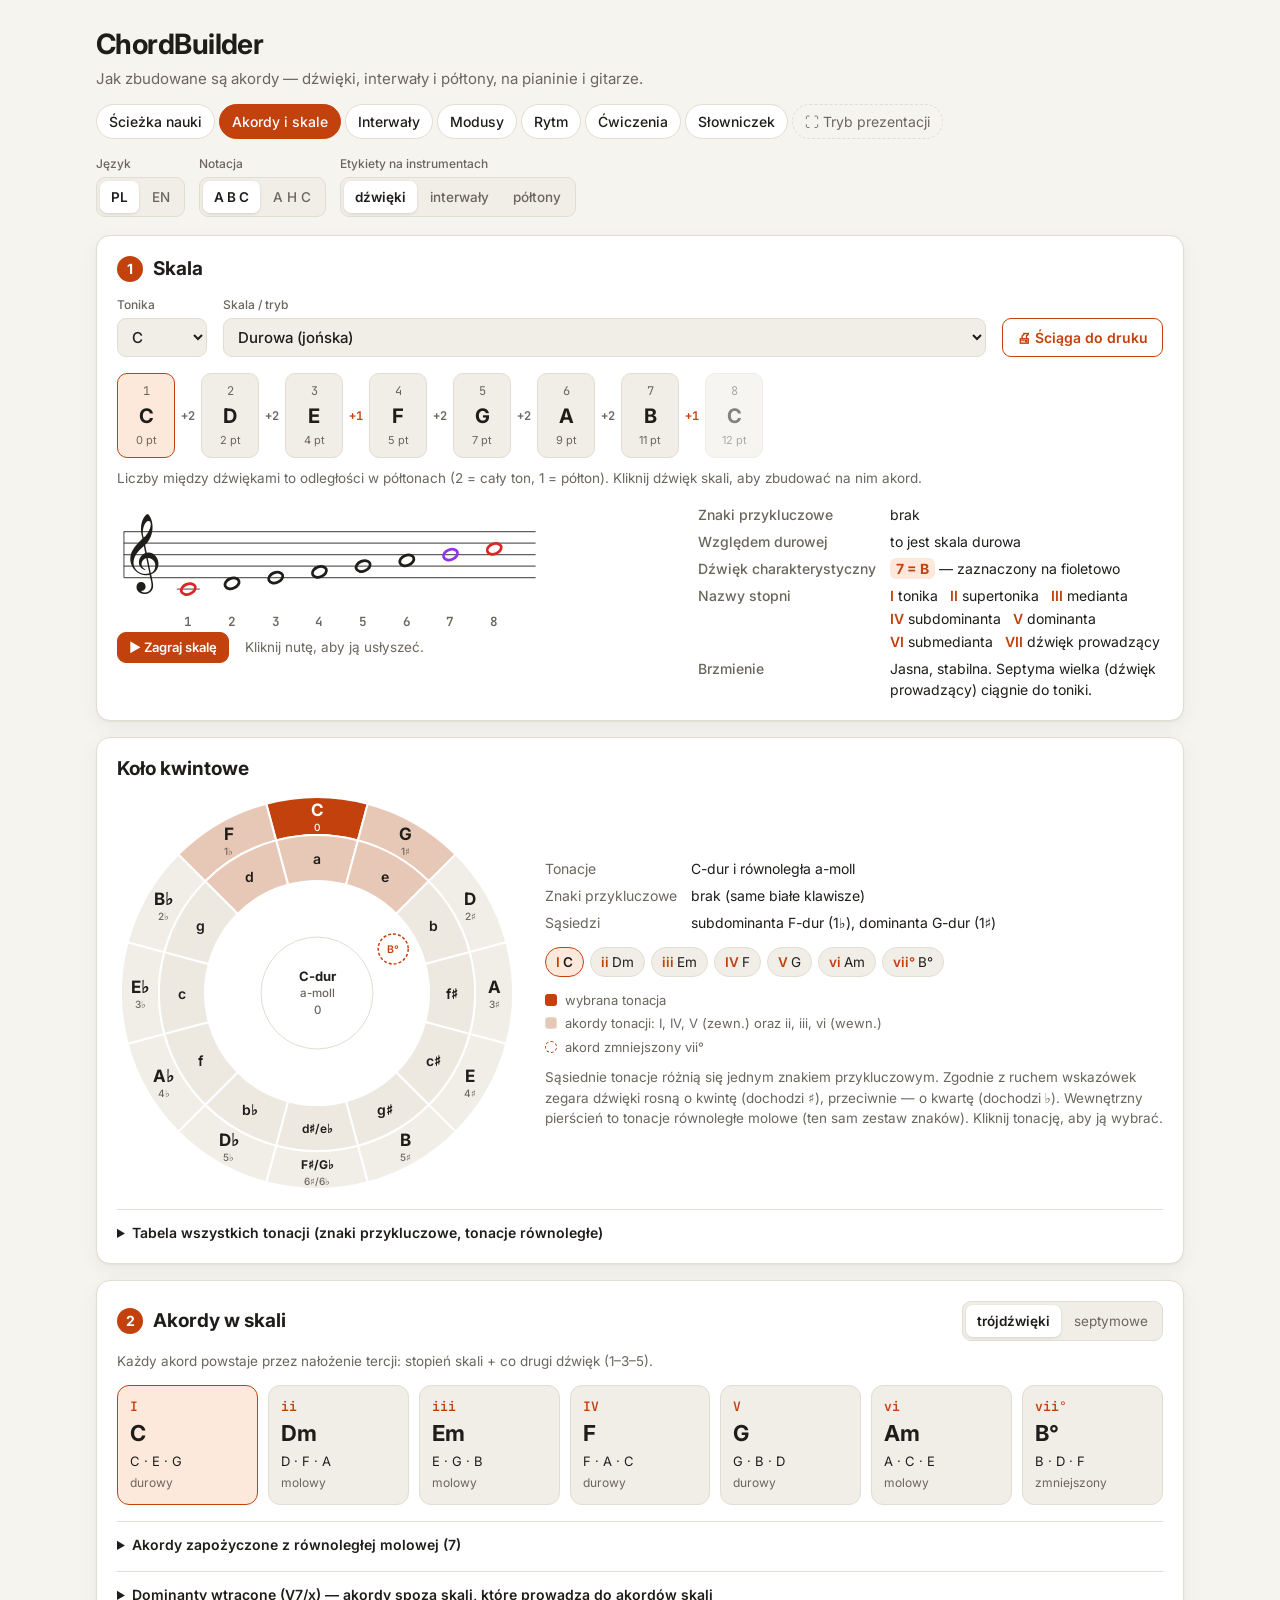
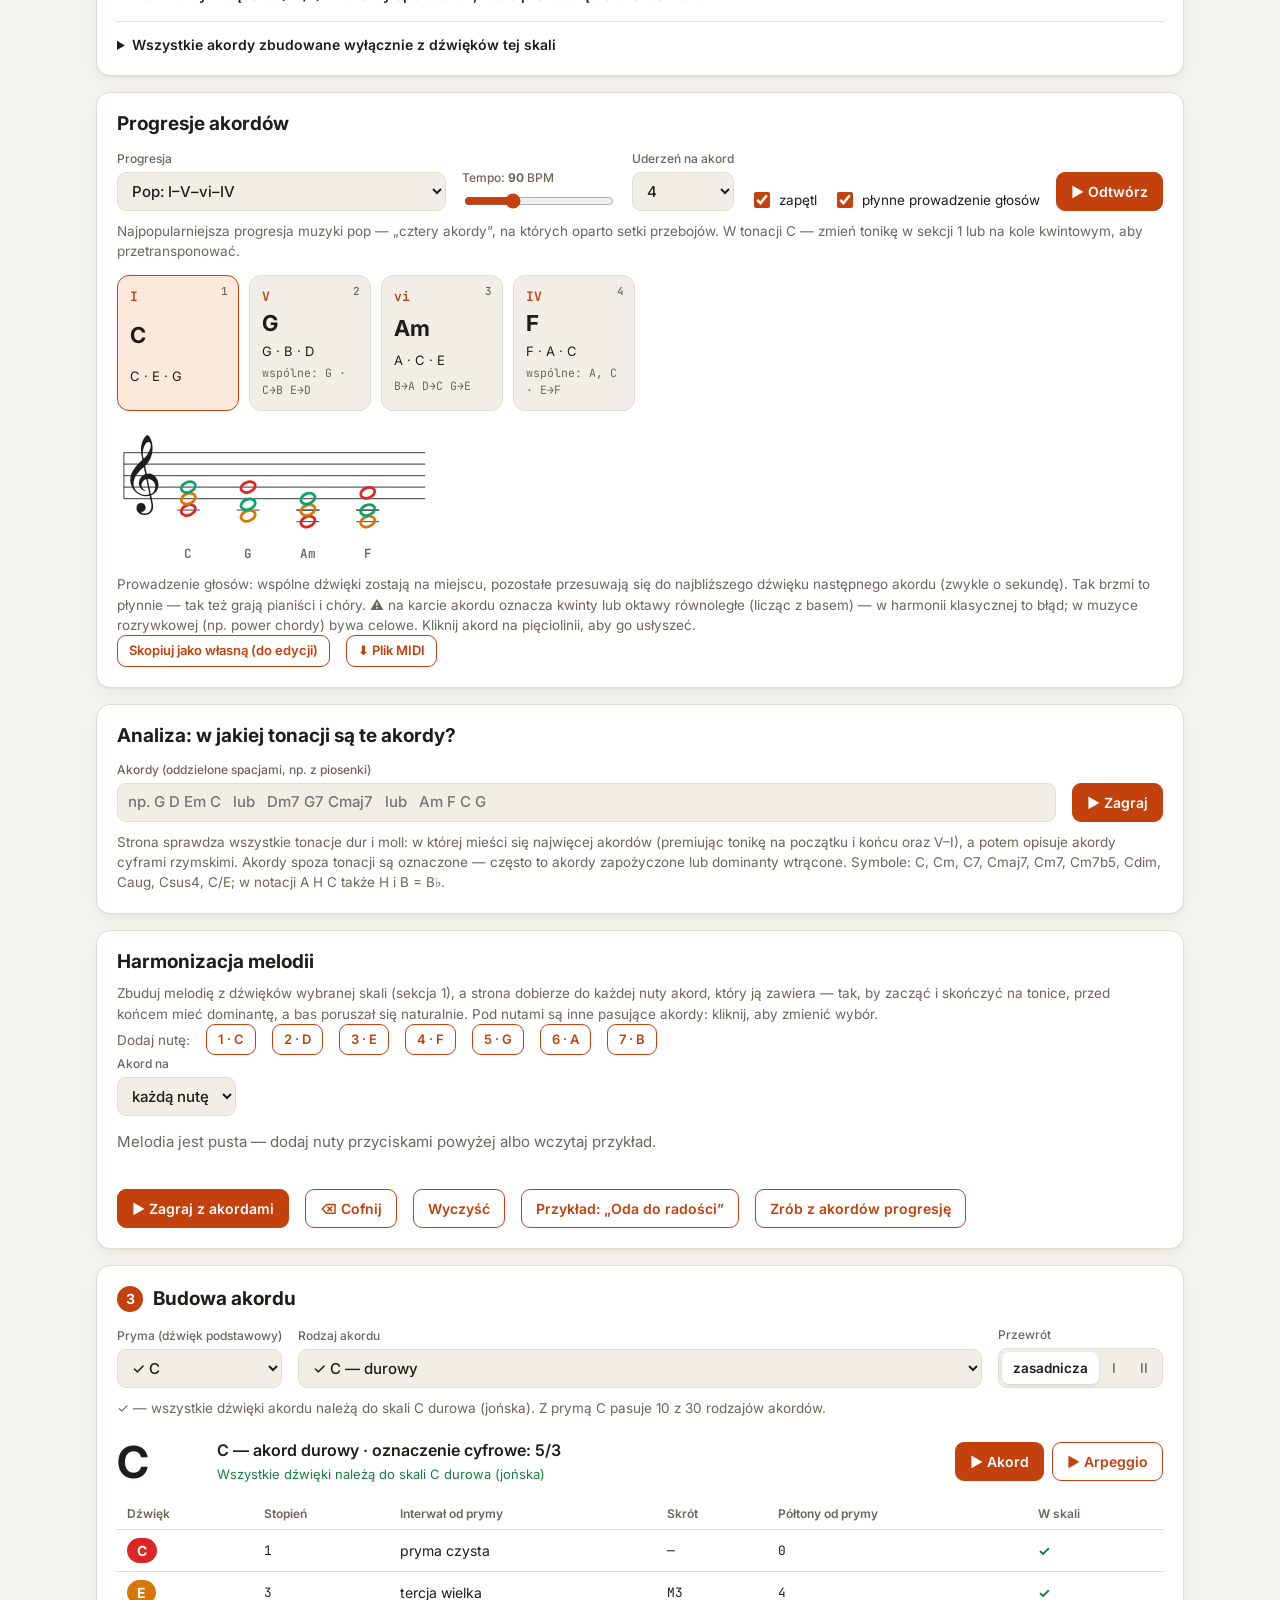
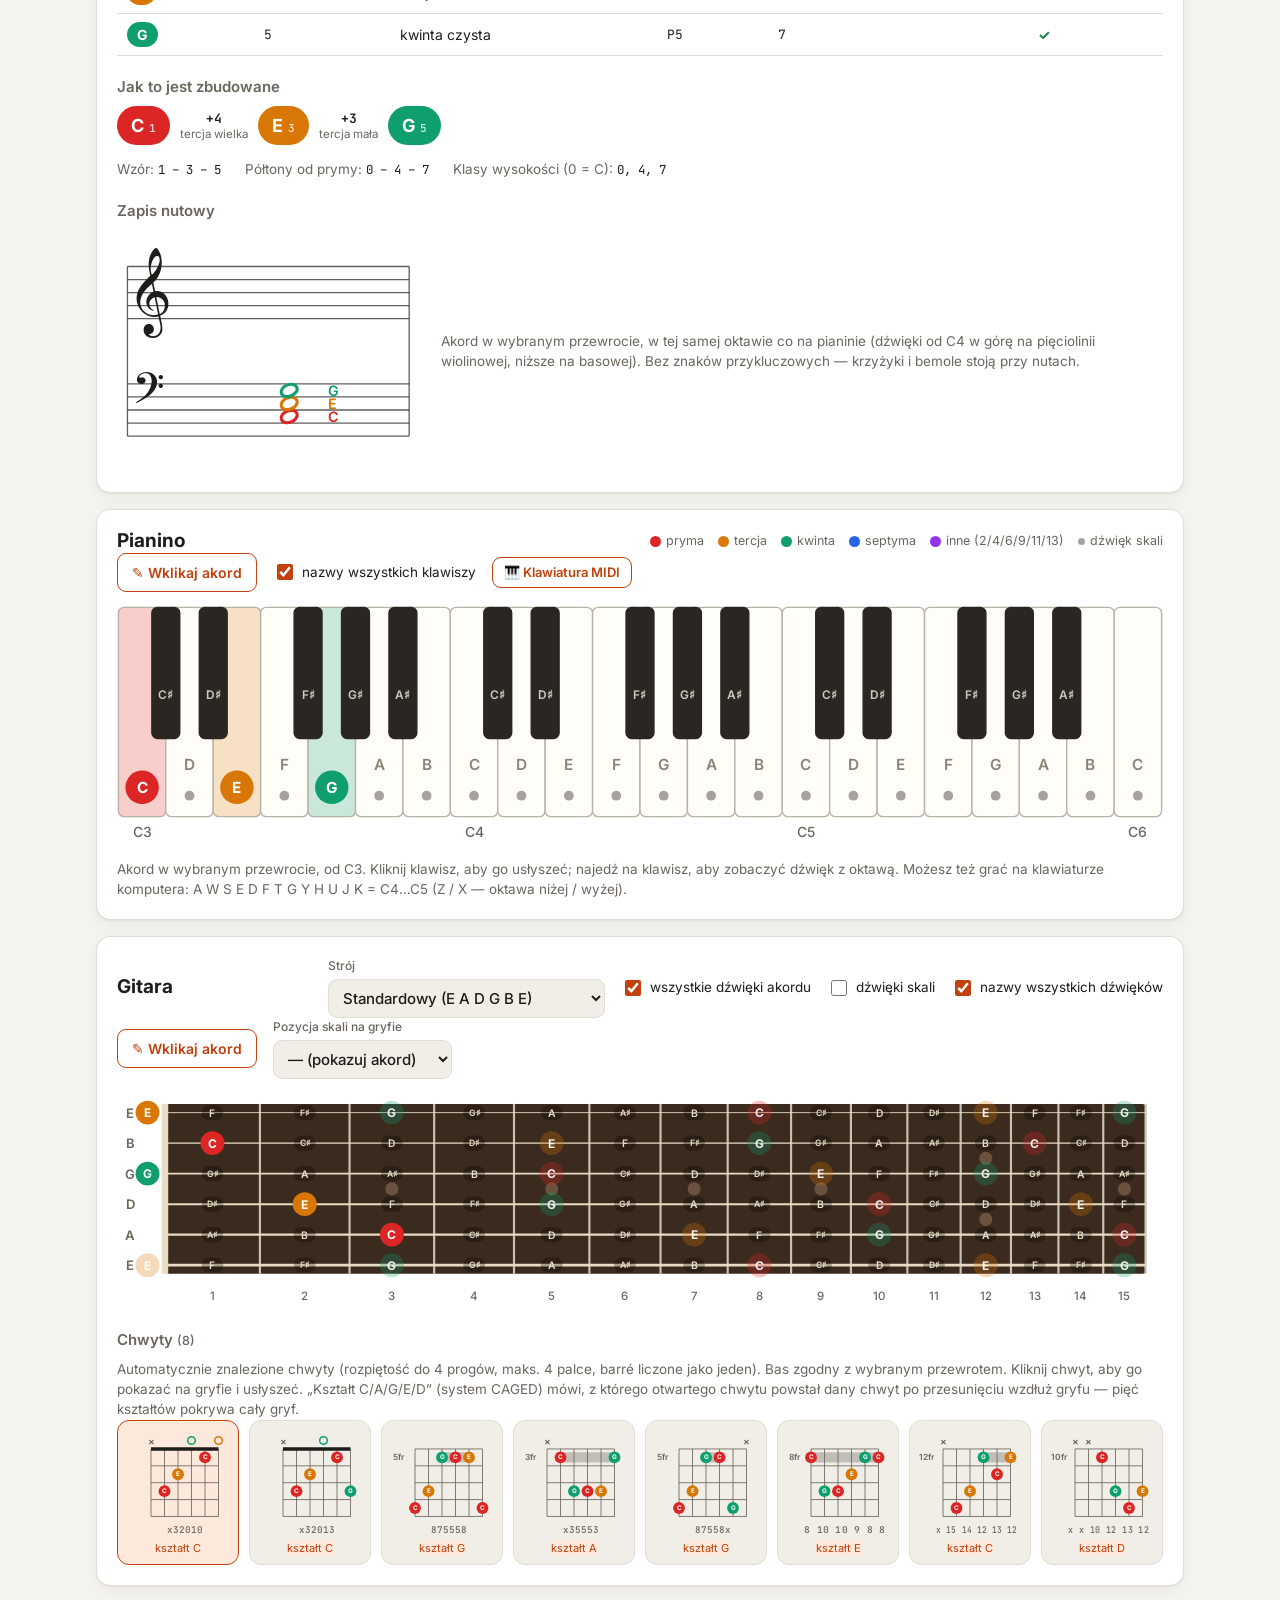
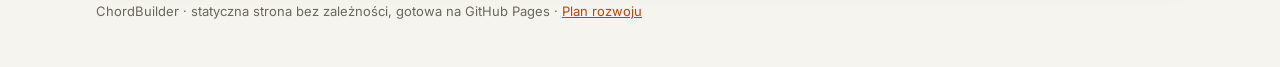
==== index.html @ cae67391 "Klawiatura komputera jako pianino; eksport progresji do pliku MIDI Co-Authored-By: Claude Opus 5.5 <" ====
<!doctype html>
<html lang="pl">
<head>
  <meta charset="utf-8">
  <meta name="viewport" content="width=device-width, initial-scale=1">
  <title>ChordBuilder — budowa akordów</title>
  <meta name="description" content="Interaktywna strona pokazująca, jak budowane są akordy w różnych skalach: dźwięki, interwały, półtony, wizualizacja na pianinie i gitarze.">
  <link rel="icon" href="icons/icon.svg" type="image/svg+xml">
  <link rel="apple-touch-icon" href="icons/apple-touch-icon.png">
  <link rel="manifest" href="manifest.webmanifest">
  <meta name="theme-color" content="#c2410c">
  <meta name="apple-mobile-web-app-capable" content="yes">
  <meta name="apple-mobile-web-app-title" content="ChordBuilder">
  <link rel="preconnect" href="https://fonts.googleapis.com">
  <link rel="preconnect" href="https://fonts.gstatic.com" crossorigin>
  <link href="https://fonts.googleapis.com/css2?family=Inter:wght@400;500;600;700&family=JetBrains+Mono:wght@500&family=Noto+Music&display=swap" rel="stylesheet">
  <link rel="stylesheet" href="css/style.css">
</head>
<body>
  <header class="site-header">
    <div class="wrap header-inner">
      <div>
        <h1>ChordBuilder</h1>
        <p class="tagline">Jak zbudowane są akordy — dźwięki, interwały i półtony, na pianinie i gitarze.</p>
        <nav class="site-nav" aria-label="Działy">
          <a href="learn.html">Ścieżka nauki</a>
          <a href="./" aria-current="page">Akordy i skale</a>
          <a href="intervals.html">Interwały</a>
          <a href="modes.html">Modusy</a>
          <a href="rhythm.html">Rytm</a>
          <a href="quiz.html">Ćwiczenia</a>
          <a href="glossary.html">Słowniczek</a>
        </nav>
      </div>
      <div class="settings">
        <label class="field">
          <span>Notacja</span>
          <div class="seg" id="notation" role="radiogroup" aria-label="Notacja nazw dźwięków">
            <button type="button" data-value="intl" title="Międzynarodowa: … A B C">A B C</button>
            <button type="button" data-value="H" title="Polska/niemiecka: … A H C, B = B♭">A H C</button>
          </div>
        </label>
        <label class="field">
          <span>Etykiety na instrumentach</span>
          <div class="seg" id="labels" role="radiogroup" aria-label="Etykiety">
            <button type="button" data-value="note">dźwięki</button>
            <button type="button" data-value="interval">interwały</button>
            <button type="button" data-value="semi">półtony</button>
          </div>
        </label>
      </div>
    </div>
  </header>

  <main class="wrap">
    <section class="card" id="scale-section">
      <h2><span class="step">1</span> Skala</h2>
      <div class="controls">
        <label class="field"><span>Tonika</span><select id="tonic"></select></label>
        <label class="field grow"><span>Skala / tryb</span><select id="scale"></select></label>
        <a class="btn ghost" id="sheet-link" href="sheet.html" target="_blank" rel="noopener" title="Wszystkie akordy skali na jednej stronie — do wydruku lub zapisu jako PDF">🖨 Ściąga do druku</a>
      </div>
      <div id="scale-notes" class="scale-notes" aria-live="polite"></div>
      <p class="hint">Liczby między dźwiękami to odległości w półtonach (2 = cały ton, 1 = półton). Kliknij dźwięk skali, aby zbudować na nim akord.</p>
      <div class="scale-extra">
        <div>
          <div id="scale-staff" class="melody-wrap"></div>
          <div class="controls tight">
            <button type="button" class="btn small" id="play-scale">▶ Zagraj skalę</button>
            <span class="hint" style="margin:0">Kliknij nutę, aby ją usłyszeć.</span>
          </div>
        </div>
        <dl id="scale-info" class="info-dl"></dl>
      </div>
    </section>

    <section class="card" id="circle-section">
      <h2>Koło kwintowe</h2>
      <div class="circle-layout">
        <div id="circle" class="circle-wrap"></div>
        <div class="circle-info">
          <div id="circle-info"></div>
          <ul class="circle-legend">
            <li><i class="sw active"></i> wybrana tonacja</li>
            <li><i class="sw dia"></i> akordy tonacji: I, IV, V (zewn.) oraz ii, iii, vi (wewn.)</li>
            <li><i class="sw dim"></i> akord zmniejszony vii°</li>
          </ul>
          <p class="hint">Sąsiednie tonacje różnią się jednym znakiem przykluczowym. Zgodnie z ruchem wskazówek zegara dźwięki rosną o kwintę (dochodzi ♯), przeciwnie — o kwartę (dochodzi ♭). Wewnętrzny pierścień to tonacje równoległe molowe (ten sam zestaw znaków). Kliknij tonację, aby ją wybrać.</p>
        </div>
      </div>
      <details class="fitting" id="keys-table-wrap">
        <summary>Tabela wszystkich tonacji (znaki przykluczowe, tonacje równoległe)</summary>
        <div class="table-wrap"><table class="chord-table keys-table"><thead><tr><th>Znaki</th><th>Tonacja durowa</th><th>Równoległa molowa</th><th>Znaki po kolei</th><th>Zapis</th></tr></thead><tbody id="keys-table"></tbody></table></div>
        <p class="hint">Kolejność krzyżyków: F C G D A E H (B) — „Fis, Cis, Gis…”; bemoli odwrotnie: H (B) E A D G C F. Tonacje z 5–7 znakami mają odpowiedniki enharmoniczne (np. H-dur = Ces-dur). Kliknij wiersz, aby wybrać tonację.</p>
      </details>
    </section>

    <section class="card" id="chords-section">
      <div class="card-head">
        <h2><span class="step">2</span> Akordy w skali</h2>
        <div class="seg" id="chord-size" role="radiogroup" aria-label="Rodzaj akordów diatonicznych">
          <button type="button" data-value="3">trójdźwięki</button>
          <button type="button" data-value="4">septymowe</button>
        </div>
      </div>
      <p class="hint" id="diatonic-hint"></p>
      <div id="diatonic" class="diatonic"></div>
      <details class="fitting" id="borrowed-wrap">
        <summary id="borrowed-summary">Akordy zapożyczone z tonacji jednoimiennej</summary>
        <p class="hint" id="borrowed-hint"></p>
        <div id="borrowed" class="chips"></div>
      </details>
      <details class="fitting" id="secdom-wrap">
        <summary>Dominanty wtrącone (V7/x) — akordy spoza skali, które prowadzą do akordów skali</summary>
        <p class="hint">Każdy akord durowy lub molowy w tonacji może mieć „własną” dominantę: akord septymowy kwintę wyżej, który do niego prowadzi — tak jak V7 prowadzi do I. Zawiera dźwięk spoza skali (zwykle podwyższony), który działa jak dźwięk prowadzący do prymy celu.</p>
        <div id="secdom" class="secdom"></div>
      </details>
      <details class="fitting">
        <summary>Wszystkie akordy zbudowane wyłącznie z dźwięków tej skali</summary>
        <div id="fitting"></div>
      </details>
    </section>

    <section class="card" id="prog-section">
      <h2>Progresje akordów</h2>
      <div class="controls">
        <label class="field grow"><span>Progresja</span><select id="prog"></select></label>
        <label class="field"><span>Tempo: <b id="bpm-val"></b> BPM</span><input type="range" id="bpm" min="50" max="180" step="5"></label>
        <label class="field"><span>Uderzeń na akord</span>
          <select id="beats"><option value="1">1</option><option value="2">2</option><option value="4">4</option></select>
        </label>
        <label class="check"><input type="checkbox" id="loop"> zapętl</label>
        <label class="check" title="Każdy akord w takim przewrocie, by głosy przesuwały się jak najmniej"><input type="checkbox" id="smooth"> płynne prowadzenie głosów</label>
        <button type="button" class="btn" id="prog-play">▶ Odtwórz</button>
      </div>
      <p class="hint" id="prog-desc"></p>
      <div id="prog-steps" class="prog-steps"></div>
      <div id="prog-vl" class="prog-vl" hidden>
        <div id="prog-staff" class="melody-wrap"></div>
        <p class="hint">Prowadzenie głosów: wspólne dźwięki zostają na miejscu, pozostałe przesuwają się do najbliższego dźwięku następnego akordu (zwykle o sekundę). Tak brzmi to płynnie — tak też grają pianiści i chóry. ⚠ na karcie akordu oznacza kwinty lub oktawy równoległe (licząc z basem) — w harmonii klasycznej to błąd; w muzyce rozrywkowej (np. power chordy) bywa celowe. Kliknij akord na pięciolinii, aby go usłyszeć.</p>
      </div>
      <div class="controls tight prog-tools" id="prog-tools"></div>
    </section>

    <section class="card" id="analysis-section">
      <h2>Analiza: w jakiej tonacji są te akordy?</h2>
      <div class="controls">
        <label class="field grow"><span>Akordy (oddzielone spacjami, np. z piosenki)</span>
          <input type="text" id="an-input" class="text-input" placeholder="np. G D Em C   lub   Dm7 G7 Cmaj7   lub   Am F C G" autocomplete="off" spellcheck="false"></label>
        <button type="button" class="btn" id="an-play">▶ Zagraj</button>
      </div>
      <div id="an-result" class="an-result" aria-live="polite"></div>
      <p class="hint">Strona sprawdza wszystkie tonacje dur i moll: w której mieści się najwięcej akordów (premiując tonikę na początku i końcu oraz V–I), a potem opisuje akordy cyframi rzymskimi. Akordy spoza tonacji są oznaczone — często to akordy zapożyczone lub dominanty wtrącone. Symbole: C, Cm, C7, Cmaj7, Cm7, Cm7b5, Cdim, Caug, Csus4, C/E; w notacji A H C także H i B = B♭.</p>
    </section>

    <section class="card" id="harm-section">
      <h2>Harmonizacja melodii</h2>
      <p class="hint" id="harm-hint">Zbuduj melodię z dźwięków wybranej skali (sekcja 1), a strona dobierze do każdej nuty akord, który ją zawiera — tak, by zacząć i skończyć na tonice, przed końcem mieć dominantę, a bas poruszał się naturalnie. Pod nutami są inne pasujące akordy: kliknij, aby zmienić wybór.</p>
      <div class="controls tight below-head" id="harm-keys"></div>
      <div class="controls tight">
        <label class="field"><span>Akord na</span>
          <select id="harm-group"><option value="1">każdą nutę</option><option value="2">co 2 nuty</option><option value="4">co 4 nuty</option></select></label>
      </div>
      <div id="harm-staff" class="melody-wrap"></div>
      <div id="harm-alts" class="harm-alts"></div>
      <div class="controls tight">
        <button type="button" class="btn" id="harm-play">▶ Zagraj z akordami</button>
        <button type="button" class="btn ghost" id="harm-undo">⌫ Cofnij</button>
        <button type="button" class="btn ghost" id="harm-clear">Wyczyść</button>
        <button type="button" class="btn ghost" id="harm-example">Przykład: „Oda do radości”</button>
        <button type="button" class="btn ghost" id="harm-toprog">Zrób z akordów progresję</button>
      </div>
    </section>

    <section class="card" id="chord-section">
      <h2><span class="step">3</span> Budowa akordu</h2>
      <div class="controls">
        <label class="field"><span>Pryma (dźwięk podstawowy)</span><select id="chord-root"></select></label>
        <label class="field grow"><span>Rodzaj akordu</span><select id="chord-type"></select></label>
        <div class="field">
          <span>Przewrót</span>
          <div class="seg" id="inversion" role="radiogroup" aria-label="Przewrót akordu"></div>
        </div>
      </div>
      <p class="hint" id="chord-list-hint"></p>

      <div class="chord-head">
        <div class="chord-symbol" id="chord-symbol"></div>
        <div>
          <div class="chord-name" id="chord-name"></div>
          <div class="fit" id="chord-fit"></div>
        </div>
        <div class="play-group">
          <button type="button" class="btn" id="play-chord" title="Zagraj akord">▶ Akord</button>
          <button type="button" class="btn ghost" id="play-arp" title="Zagraj arpeggio">▶ Arpeggio</button>
        </div>
      </div>

      <div class="table-wrap">
        <table class="chord-table">
          <thead>
            <tr><th>Dźwięk</th><th>Stopień</th><th>Interwał od prymy</th><th>Skrót</th><th>Półtony od prymy</th><th>W skali</th></tr>
          </thead>
          <tbody id="chord-tbody"></tbody>
        </table>
      </div>

      <h3>Jak to jest zbudowane</h3>
      <div id="chord-stack" class="stack"></div>
      <div id="chord-formula" class="formula"></div>

      <h3>Zapis nutowy</h3>
      <div class="staff-row">
        <div id="staff" class="staff-wrap"></div>
        <p class="hint">Akord w wybranym przewrocie, w tej samej oktawie co na pianinie (dźwięki od C4 w górę na pięciolinii wiolinowej, niższe na basowej). Bez znaków przykluczowych — krzyżyki i bemole stoją przy nutach.</p>
      </div>
    </section>

    <section class="card" id="piano-section">
      <div class="card-head">
        <h2>Pianino</h2>
        <div class="legend" aria-hidden="true">
          <span><i class="role-root"></i>pryma</span><span><i class="role-third"></i>tercja</span><span><i class="role-fifth"></i>kwinta</span><span><i class="role-seventh"></i>septyma</span><span><i class="role-ext"></i>inne (2/4/6/9/11/13)</span><span><i class="scale-swatch"></i>dźwięk skali</span>
        </div>
      </div>
      <div class="controls tight below-head">
        <button type="button" class="btn ghost" id="input-piano">✎ Wklikaj akord</button>
        <label class="check"><input type="checkbox" id="piano-names"> nazwy wszystkich klawiszy</label>
        <button type="button" class="btn ghost small" id="midi-btn" title="Zagraj akord na podłączonej klawiaturze MIDI — strona go rozpozna">🎹 Klawiatura MIDI</button>
        <span class="hint midi-status" id="midi-status"></span>
      </div>
      <div id="piano" class="instrument"></div>
      <div id="recognize-piano" class="recognize" aria-live="polite" hidden></div>
      <p class="hint" id="piano-hint">Akord w wybranym przewrocie, od C3. Kliknij klawisz, aby go usłyszeć; najedź na klawisz, aby zobaczyć dźwięk z oktawą. Możesz też grać na klawiaturze komputera: A W S E D F T G Y H U J K = C4…C5 (Z / X — oktawa niżej / wyżej).</p>
    </section>

    <section class="card" id="guitar-section">
      <div class="card-head">
        <h2>Gitara</h2>
        <div class="controls tight">
          <label class="field"><span>Strój</span><select id="tuning"></select></label>
          <label class="check"><input type="checkbox" id="show-all"> wszystkie dźwięki akordu</label>
          <label class="check"><input type="checkbox" id="show-scale"> dźwięki skali</label>
          <label class="check"><input type="checkbox" id="fb-names"> nazwy wszystkich dźwięków</label>
        </div>
      </div>
      <div class="controls tight below-head">
        <button type="button" class="btn ghost" id="input-guitar">✎ Wklikaj akord</button>
        <label class="field"><span>Pozycja skali na gryfie</span><select id="scale-pos"></select></label>
        <span class="hint midi-status" id="scale-pos-hint"></span>
      </div>
      <div class="scroll-x"><div id="fretboard" class="instrument"></div></div>
      <div id="recognize-guitar" class="recognize" aria-live="polite" hidden></div>
      <div id="voicings-wrap">
        <h3>Chwyty <small id="voicing-count"></small></h3>
        <p class="hint">Automatycznie znalezione chwyty (rozpiętość do 4 progów, maks. 4 palce, barré liczone jako jeden). Bas zgodny z wybranym przewrotem. Kliknij chwyt, aby go pokazać na gryfie i usłyszeć. „Kształt C/A/G/E/D” (system CAGED) mówi, z którego otwartego chwytu powstał dany chwyt po przesunięciu wzdłuż gryfu — pięć kształtów pokrywa cały gryf.</p>
        <div id="voicings" class="voicings"></div>
      </div>
    </section>
  </main>

  <footer class="wrap site-footer">
    <p>ChordBuilder · statyczna strona bez zależności, gotowa na GitHub Pages · <a href="ROADMAP.md">Plan rozwoju</a></p>
  </footer>

  <script src="js/theory.js"></script>
  <script src="js/i18n.js"></script>
  <script src="js/i18n-en.js"></script>
  <script src="js/instruments.js"></script>
  <script src="js/audio.js"></script>
  <script src="js/common.js"></script>
  <script src="js/app.js"></script>
</body>
</html>
---- css/style.css ----
:root {
  --bg: #f6f4ef;
  --surface: #ffffff;
  --surface-2: #f1eee7;
  --text: #1f1d1a;
  --muted: #6b665d;
  --border: #e2ddd2;
  --accent: #c2410c;
  --accent-soft: #fde9dc;
  --ok: #15803d;
  --no: #b91c1c;

  --root: #dc2626;
  --third: #d97706;
  --fifth: #0f9f6e;
  --seventh: #2563eb;
  --ext: #9333ea;
  --scale: #a8a29e;

  --key-white: #fffdf8;
  --key-black: #2a2723;
  --wood: #3b2a1e;
  --fret: #c9c2b4;
  --string: #e8dcc4;
  --inlay: #6b5240;

  --radius: 14px;
  --shadow: 0 1px 2px rgb(0 0 0 / .05), 0 6px 20px rgb(0 0 0 / .05);
  color-scheme: light;
}

@media (prefers-color-scheme: dark) {
  :root:not([data-theme="light"]) {
    --bg: #141311;
    --surface: #1d1b18;
    --surface-2: #26231f;
    --text: #f1ede6;
    --muted: #a39d92;
    --border: #35312b;
    --accent: #fb923c;
    --accent-soft: #3a2416;
    --ok: #4ade80;
    --no: #f87171;
    --root: #f05252;
    --third: #f59e0b;
    --fifth: #22c08a;
    --seventh: #4f8ff7;
    --ext: #b065f5;
    --scale: #78716c;
    --key-white: #e9e5dc;
    --key-black: #0e0d0c;
    --wood: #2a1e15;
    --fret: #8a8170;
    --string: #cfc3aa;
    --inlay: #5a4535;
    --shadow: none;
    color-scheme: dark;
  }
}
:root[data-theme="dark"] {
  --bg: #141311; --surface: #1d1b18; --surface-2: #26231f; --text: #f1ede6; --muted: #a39d92;
  --border: #35312b; --accent: #fb923c; --accent-soft: #3a2416; --ok: #4ade80; --no: #f87171;
  --root: #f05252; --third: #f59e0b; --fifth: #22c08a; --seventh: #4f8ff7; --ext: #b065f5; --scale: #78716c;
  --key-white: #e9e5dc; --key-black: #0e0d0c; --wood: #2a1e15; --fret: #8a8170; --string: #cfc3aa; --inlay: #5a4535;
  --shadow: none; color-scheme: dark;
}

* { box-sizing: border-box; }
html { -webkit-text-size-adjust: 100%; }
body {
  margin: 0;
  background: var(--bg);
  color: var(--text);
  font: 15px/1.5 Inter, system-ui, -apple-system, "Segoe UI", "Noto Music", sans-serif;
}
.wrap { max-width: 1120px; margin: 0 auto; padding: 0 16px; }
h1, h2, h3 { line-height: 1.2; margin: 0; }
h1 { font-size: 28px; letter-spacing: -.02em; }
h2 { font-size: 19px; display: flex; align-items: center; gap: 10px; }
h3 { font-size: 15px; margin: 22px 0 10px; color: var(--muted); font-weight: 600; }
h3 small { font-weight: 500; }
a { color: var(--accent); }
.mono, code { font-family: "JetBrains Mono", ui-monospace, monospace; font-size: .92em; }
.muted { color: var(--muted); }
.hint { color: var(--muted); font-size: 13.5px; margin: 10px 0 0; }

/* ---------- Header ---------- */
.site-header { padding: 28px 0 18px; }
.header-inner { display: flex; flex-wrap: wrap; justify-content: space-between; align-items: flex-end; gap: 16px; }
.tagline { margin: 6px 0 0; color: var(--muted); }
.settings { display: flex; flex-wrap: wrap; gap: 14px; }

/* ---------- Cards ---------- */
.card {
  background: var(--surface);
  border: 1px solid var(--border);
  border-radius: var(--radius);
  box-shadow: var(--shadow);
  padding: 20px;
  margin-bottom: 16px;
}
.card-head { display: flex; flex-wrap: wrap; justify-content: space-between; align-items: center; gap: 12px; }
.step {
  display: inline-grid; place-items: center;
  width: 26px; height: 26px; border-radius: 50%;
  background: var(--accent); color: #fff; font-size: 14px;
}

/* ---------- Form controls ---------- */
.controls { display: flex; flex-wrap: wrap; gap: 12px 16px; align-items: flex-end; margin-top: 14px; }
.controls.tight { margin-top: 0; align-items: center; }
.field { display: flex; flex-direction: column; gap: 4px; font-size: 12px; color: var(--muted); font-weight: 500; min-width: 0; max-width: 100%; }
.field.grow { flex: 1 1 220px; }
.field.grow select { width: 100%; }
main, .card { min-width: 0; }
select {
  font: inherit; font-size: 15px; color: var(--text);
  background: var(--surface-2); border: 1px solid var(--border); border-radius: 9px;
  padding: 8px 10px; min-width: 90px; max-width: 100%;
}
select:focus-visible, button:focus-visible { outline: 2px solid var(--accent); outline-offset: 2px; }
.check { display: inline-flex; gap: 6px; align-items: center; font-size: 13.5px; color: var(--text); cursor: pointer; }
.check input { accent-color: var(--accent); width: 16px; height: 16px; }

.seg { display: inline-flex; background: var(--surface-2); border: 1px solid var(--border); border-radius: 9px; padding: 3px; gap: 2px; flex-wrap: wrap; }
.seg button {
  font: inherit; font-size: 13.5px; color: var(--muted);
  background: none; border: 0; border-radius: 7px; padding: 6px 11px; cursor: pointer;
}
.seg button.on { background: var(--surface); color: var(--text); font-weight: 600; box-shadow: 0 1px 3px rgb(0 0 0 / .12); }

.btn {
  font: inherit; font-weight: 600; font-size: 14px;
  border: 1px solid var(--accent); background: var(--accent); color: #fff;
  border-radius: 9px; padding: 8px 14px; cursor: pointer;
}
.btn.ghost { background: transparent; color: var(--accent); }
a.btn { text-decoration: none; display: inline-block; }
.btn:active { transform: translateY(1px); }

/* ---------- Scale ---------- */
.scale-notes { display: flex; flex-wrap: wrap; align-items: center; gap: 6px; margin-top: 16px; }
.scale-note {
  font: inherit; color: var(--text);
  display: grid; justify-items: center; gap: 1px;
  min-width: 58px; padding: 8px 6px; border-radius: 10px;
  background: var(--surface-2); border: 1px solid var(--border); cursor: pointer;
}
.scale-note:hover { border-color: var(--accent); }
.scale-note.active { border-color: var(--accent); background: var(--accent-soft); }
.scale-note.octave { opacity: .55; cursor: default; }
.scale-note .deg { font-size: 12px; color: var(--muted); font-family: "JetBrains Mono", monospace; }
.scale-note .nm { font-size: 20px; font-weight: 700; }
.scale-note .sm { font-size: 11px; color: var(--muted); }
.step-gap { font: 600 12px "JetBrains Mono", monospace; color: var(--muted); }
.step-gap.half { color: var(--accent); }
.step-gap.wide { color: var(--ext); }

/* ---------- Diatonic chords ---------- */
.diatonic { display: grid; grid-template-columns: repeat(auto-fill, minmax(132px, 1fr)); gap: 10px; margin-top: 14px; }
.chord-card {
  font: inherit; color: var(--text); text-align: left;
  display: grid; gap: 2px; padding: 12px; border-radius: 12px; cursor: pointer;
  background: var(--surface-2); border: 1px solid var(--border);
}
.chord-card:hover { border-color: var(--accent); }
.chord-card.active { border-color: var(--accent); background: var(--accent-soft); }
.chord-card .roman { font: 600 13px "JetBrains Mono", monospace; color: var(--accent); }
.chord-card .sym { font-size: 22px; font-weight: 700; }
.chord-card .notes { font-size: 13px; }
.chord-card .qual { font-size: 12px; color: var(--muted); }

.fitting { margin-top: 16px; border-top: 1px solid var(--border); padding-top: 12px; }
.fitting summary { cursor: pointer; font-weight: 600; font-size: 14px; }
.fit-row { display: grid; grid-template-columns: 80px 1fr; gap: 10px; align-items: start; padding: 8px 0; border-bottom: 1px dashed var(--border); }
.fit-row:last-child { border-bottom: 0; }
.fit-root { font-weight: 600; padding-top: 4px; }
.chips { display: flex; flex-wrap: wrap; gap: 6px; }
.chip {
  font: inherit; font-size: 13.5px; color: var(--text);
  padding: 4px 10px; border-radius: 99px; cursor: pointer;
  background: var(--surface-2); border: 1px solid var(--border);
}
.chip:hover, .chip.active { border-color: var(--accent); }
.chip.active { background: var(--accent-soft); font-weight: 600; }

/* ---------- Chord detail ---------- */
.chord-head { display: flex; flex-wrap: wrap; align-items: center; gap: 12px 20px; margin: 20px 0 14px; }
.chord-symbol { font-size: 44px; font-weight: 700; letter-spacing: -.02em; line-height: 1; min-width: 80px; }
.chord-name { font-size: 16px; font-weight: 600; }
.fit { font-size: 13px; margin-top: 3px; }
.fit.in { color: var(--ok); }
.fit.out { color: var(--no); }
.play-group { margin-left: auto; display: flex; gap: 8px; }

.table-wrap { overflow-x: auto; }
.chord-table { width: 100%; border-collapse: collapse; font-size: 14px; }
.chord-table th { text-align: left; font-size: 12px; font-weight: 600; color: var(--muted); padding: 6px 10px; border-bottom: 1px solid var(--border); white-space: nowrap; }
.chord-table td { padding: 8px 10px; border-bottom: 1px solid var(--border); }
.chord-table .ok { color: var(--ok); font-weight: 700; }
.chord-table .no { color: var(--no); font-weight: 700; }

.pill {
  display: inline-flex; align-items: baseline; gap: 5px;
  padding: 2px 10px; border-radius: 99px; color: #fff; font-weight: 700;
  background: var(--c, var(--muted));
}
.pill.big { font-size: 18px; padding: 6px 14px; }
.pill small { font: 500 11px "JetBrains Mono", monospace; opacity: .85; }
.stack { display: flex; flex-wrap: wrap; align-items: center; gap: 8px; }
.stack .gap { display: grid; justify-items: center; font-size: 11.5px; color: var(--muted); line-height: 1.25; padding: 0 2px; }
.stack .gap b { font: 600 13px "JetBrains Mono", monospace; color: var(--text); }
.formula { display: flex; flex-wrap: wrap; gap: 6px 24px; margin-top: 14px; font-size: 13.5px; }
.formula .lbl { color: var(--muted); }

.role-root { --c: var(--root); }
.role-third { --c: var(--third); }
.role-fifth { --c: var(--fifth); }
.role-seventh { --c: var(--seventh); }
.role-ext { --c: var(--ext); }
.role-scale { --c: var(--scale); }
.role-sel { --c: #57534e; }

/* ---------- Pięciolinia ---------- */
.staff-row { display: flex; flex-wrap: wrap; gap: 8px 24px; align-items: center; }
.staff-row .hint { flex: 1 1 260px; margin: 0; }
.staff-wrap { flex: 0 1 300px; min-width: 0; }
.staff-wrap svg { display: block; width: 100%; max-width: 300px; height: auto; }
.st-line { stroke: var(--text); stroke-width: 1; opacity: .7; }
.st-clef { font-family: "Noto Music", "Bravura", "Apple Symbols", "Segoe UI Symbol", serif; fill: var(--text); }
.st-clef.g { font-size: 40px; }
.st-clef.f { font-size: 30px; }
.st-head { fill: none; stroke: var(--c, var(--text)); stroke-width: 2.4; }
.st-acc { font-family: "Noto Music", "Apple Symbols", "Segoe UI Symbol", serif; font-size: 19px; fill: var(--c, var(--text)); }
.st-name { font: 600 11px Inter, sans-serif; fill: var(--c, var(--text)); }

/* ---------- Koło kwintowe ---------- */
.circle-layout { display: grid; grid-template-columns: minmax(0, 400px) minmax(0, 1fr); gap: 20px 28px; align-items: center; margin-top: 12px; }
.circle-wrap svg { display: block; width: 100%; height: auto; max-width: 400px; margin: 0 auto; }
.cof-seg { cursor: pointer; }
.cof-seg path { fill: var(--surface-2); stroke: var(--surface); stroke-width: 2; transition: fill .15s; }
.cof-seg.minor path { fill: color-mix(in srgb, var(--surface-2) 70%, var(--border)); }
.cof-seg:hover path { fill: color-mix(in srgb, var(--accent) 18%, var(--surface-2)); }
.cof-seg.dia path { fill: color-mix(in srgb, var(--accent) 22%, var(--surface-2)); }
.cof-seg.active path { fill: var(--accent); }
.cof-seg.active .cof-label, .cof-seg.active .cof-sub { fill: #fff; }
.cof-label { font: 700 17px Inter, sans-serif; fill: var(--text); pointer-events: none; }
.cof-label.minor { font-size: 14px; font-weight: 600; }
.cof-label.small { font-size: 12px; }
.cof-sub { font: 500 10px Inter, sans-serif; fill: var(--muted); pointer-events: none; }
.cof-center { fill: var(--surface); stroke: var(--border); }
.cof-c1 { font: 700 13px Inter, sans-serif; fill: var(--text); }
.cof-c2 { font: 500 11.5px Inter, sans-serif; fill: var(--muted); }
.cof-dim { fill: var(--surface); stroke: var(--accent); stroke-width: 1.5; stroke-dasharray: 3 2; }
.cof-dim-label { font: 600 10.5px Inter, sans-serif; fill: var(--accent); }
.circle-dl { display: grid; grid-template-columns: max-content 1fr; gap: 6px 14px; margin: 0 0 14px; font-size: 14px; }
.circle-dl dt { color: var(--muted); }
.circle-dl dd { margin: 0; }
.circle-legend { list-style: none; padding: 0; margin: 14px 0 0; display: grid; gap: 4px; font-size: 13px; color: var(--muted); }
.circle-legend .sw { display: inline-block; width: 12px; height: 12px; border-radius: 3px; vertical-align: -1px; margin-right: 4px; }
.circle-legend .sw.active { background: var(--accent); }
.circle-legend .sw.dia { background: color-mix(in srgb, var(--accent) 22%, var(--surface-2)); border: 1px solid var(--border); }
.circle-legend .sw.dim { border: 1.5px dashed var(--accent); border-radius: 50%; }
.chip b { color: var(--accent); font-weight: 600; }
@media (max-width: 760px) { .circle-layout { grid-template-columns: 1fr; } }

/* ---------- Progresje ---------- */
.prog-steps { display: grid; grid-template-columns: repeat(auto-fill, minmax(120px, 1fr)); gap: 10px; margin-top: 14px; }
.prog-card { position: relative; }
.prog-card .bar { position: absolute; top: 8px; right: 10px; font: 500 11px "JetBrains Mono", monospace; color: var(--muted); }
.prog-card.playing { border-color: var(--accent); background: var(--accent); color: #fff; transform: translateY(-2px); transition: transform .1s; }
.prog-card.playing .roman, .prog-card.playing .qual, .prog-card.playing .bar { color: #fff; }
.prog-card .qual.out { color: var(--no); }
.prog-card .remove {
  position: absolute; bottom: 6px; right: 6px; width: 22px; height: 22px; border-radius: 50%;
  border: 1px solid var(--border); background: var(--surface); color: var(--muted); cursor: pointer; line-height: 1; font-size: 14px;
}
.prog-card .remove:hover { color: var(--no); border-color: var(--no); }
.prog-tools { margin-top: 12px; }
input[type="range"] { accent-color: var(--accent); width: 150px; }

/* ---------- Rozpoznawanie akordu ---------- */
.btn.small { font-size: 13px; padding: 5px 11px; }
.recognize {
  margin-top: 14px; padding: 14px; border-radius: 12px;
  background: var(--surface-2); border: 1px dashed var(--accent);
}
.recognize[hidden] { display: none; }
.recognize .hint { margin: 0; }
.rec-notes { display: flex; flex-wrap: wrap; align-items: center; gap: 6px 8px; }
.rec-notes .lbl { font-size: 13px; color: var(--muted); }
.rec-notes .btn:first-of-type { margin-left: auto; }
.rec-ivs { margin: 10px 0 0; padding: 0; list-style: none; display: flex; flex-wrap: wrap; gap: 4px 18px; font-size: 13.5px; }
.rec-none { margin: 12px 0 0; color: var(--no); font-size: 14px; }
.rec-cands { display: grid; grid-template-columns: repeat(auto-fill, minmax(190px, 1fr)); gap: 10px; margin-top: 12px; }
.rec-card {
  font: inherit; color: var(--text); text-align: left; cursor: pointer;
  display: grid; gap: 2px; padding: 12px; border-radius: 12px;
  background: var(--surface); border: 1px solid var(--border);
}
.rec-card:hover { border-color: var(--accent); }
.rec-card.best { border-color: var(--accent); background: var(--accent-soft); }
.rec-card .rec-tag { font-size: 11px; font-weight: 600; color: var(--accent); text-transform: uppercase; letter-spacing: .04em; }
.rec-card .sym { font-size: 24px; font-weight: 700; }
.rec-card .qual { font-size: 13px; }
.rec-card .inv { font-size: 12.5px; color: var(--muted); }
.rec-card .go { font-size: 12.5px; color: var(--accent); margin-top: 4px; }

.legend { display: flex; flex-wrap: wrap; gap: 6px 14px; font-size: 12.5px; color: var(--muted); }
.legend span { display: inline-flex; align-items: center; gap: 5px; }
.legend i { width: 11px; height: 11px; border-radius: 50%; background: var(--c); display: inline-block; }
.legend i.scale-swatch { background: var(--scale); width: 7px; height: 7px; }

/* ---------- Instruments (SVG) ---------- */
.instrument { margin-top: 14px; }
.instrument svg { display: block; width: 100%; height: auto; }
.scroll-x { overflow-x: auto; -webkit-overflow-scrolling: touch; }
.scroll-x .instrument { min-width: 760px; }

.piano .key { stroke: var(--border); stroke-width: 1; cursor: pointer; }
.piano .key.white { fill: var(--key-white); stroke: #b9b2a5; }
.piano .key.black { fill: var(--key-black); stroke: var(--key-black); }
.piano .key.on { fill: color-mix(in srgb, var(--c) 22%, var(--key-white)); }
.piano .key.black.on { fill: color-mix(in srgb, var(--c) 55%, var(--key-black)); }
.piano .key-g:hover .key.white { fill: color-mix(in srgb, var(--accent) 10%, var(--key-white)); }
.piano .scale-dot { fill: var(--scale); pointer-events: none; }
.below-head { margin-top: 10px; }
.key-name { font: 600 11px Inter, sans-serif; pointer-events: none; }
.key-name.small { font-size: 9.5px; }
.key-name.on-white { fill: #8a8378; }
.key-name.on-black { fill: #cfc8bc; font-size: 8.5px; }
.fb-name-bg { fill: rgb(0 0 0 / .28); pointer-events: none; }
.fb-name { font: 600 9.5px Inter, sans-serif; fill: var(--string); pointer-events: none; }
.fb-name.small { font-size: 8px; }
.octave-label { font: 500 10px Inter, sans-serif; fill: var(--muted); }

.dot { fill: var(--c); pointer-events: none; }
.dot.faint { opacity: .28; }
.dot-label { fill: #fff; font: 700 11px Inter, sans-serif; pointer-events: none; }
.dot-label.small { font-size: 9px; }
.dot-label.tiny { font-size: 7.5px; }
.dot-label.faint { opacity: .9; }

.fb-wood { fill: var(--wood); }
.fb-fret { stroke: var(--fret); stroke-width: 2; }
.fb-nut { stroke: var(--string); stroke-width: 6; }
.fb-string { stroke: var(--string); }
.fb-inlay { fill: var(--inlay); }
.fb-num { font: 500 10.5px Inter, sans-serif; fill: var(--muted); }
.fb-sname { font: 600 12px Inter, sans-serif; fill: var(--muted); }
.fb-hit { fill: transparent; cursor: pointer; }
.fb-cell:hover .fb-hit { fill: rgb(255 255 255 / .08); }

/* ---------- Voicings ---------- */
.voicings { display: grid; grid-template-columns: repeat(auto-fill, minmax(118px, 1fr)); gap: 10px; }
.voicing {
  font: inherit; color: var(--text); cursor: pointer;
  background: var(--surface-2); border: 1px solid var(--border); border-radius: 12px;
  padding: 6px 6px 8px; display: grid; justify-items: center; gap: 2px;
}
.voicing:hover { border-color: var(--accent); }
.voicing.active { border-color: var(--accent); background: var(--accent-soft); }
.voicing svg { width: 100%; max-width: 128px; height: auto; }
.voicing .tag { font-size: 11px; color: var(--muted); }
.dg-line { stroke: var(--muted); stroke-width: 1; }
.dg-nut { stroke: var(--text); stroke-width: 4; }
.dg-mark { font: 600 12px Inter, sans-serif; fill: var(--muted); }
.dg-open { fill: none; stroke: var(--c); stroke-width: 1.8; }
.dg-base { font: 600 10px Inter, sans-serif; fill: var(--muted); }
.dg-barre { fill: var(--muted); opacity: .35; }
.dg-tab { font: 500 11px "JetBrains Mono", monospace; fill: var(--muted); }

.site-footer { color: var(--muted); font-size: 13px; padding-bottom: 32px; }

@media (max-width: 640px) {
  h1 { font-size: 24px; }
  .card { padding: 16px; }
  .chord-symbol { font-size: 36px; }
  .play-group { margin-left: 0; }
  .fit-row { grid-template-columns: 1fr; gap: 4px; }
  .scale-note { min-width: 48px; }
}

/* ---------- Pięciolinia jednosystemowa ---------- */
.melody-wrap { min-width: 0; max-width: 100%; overflow-x: auto; }
.melody-wrap svg { display: block; height: auto; max-width: 100%; }
.st-acc.sig { fill: var(--text); }
.st-label { font: 600 11px "JetBrains Mono", ui-monospace, monospace; fill: var(--muted); }
.st-hit { fill: transparent; }
.st-col.clickable { cursor: pointer; }
.st-col.clickable:hover .st-hit { fill: var(--accent-soft); }
.st-col.active .st-hit { fill: var(--accent-soft); }
.st-head.role-none { stroke: var(--text); }
.st-acc.role-none { fill: var(--text); }

/* ---------- Skala: zapis i opis ---------- */
.scale-extra { display: grid; grid-template-columns: minmax(0, 1.2fr) minmax(0, 1fr); gap: 12px 24px; margin-top: 16px; align-items: start; }
@media (max-width: 760px) { .scale-extra { grid-template-columns: minmax(0, 1fr); } }
.info-dl { display: grid; grid-template-columns: max-content 1fr; gap: 6px 14px; margin: 0; font-size: 14px; }
.info-dl dt { color: var(--muted); font-weight: 500; }
.info-dl dd { margin: 0; }
.char-note { display: inline-block; padding: 0 6px; border-radius: 6px; background: var(--accent-soft); color: var(--accent); font-weight: 700; }

/* ---------- Nawigacja między stronami ---------- */
.site-nav { display: flex; flex-wrap: wrap; gap: 4px; margin-top: 14px; }
.site-nav a {
  text-decoration: none; color: var(--text); font-weight: 500; font-size: 14px;
  padding: 6px 12px; border-radius: 999px; border: 1px solid var(--border); background: var(--surface);
}
.site-nav a:hover { border-color: var(--accent); }
.site-nav a[aria-current="page"] { background: var(--accent); border-color: var(--accent); color: #fff; }

/* ---------- Interwały ---------- */
.pair { display: flex; gap: 6px; }
.pair select:last-child { width: 4.2em; }
.iv-result { margin-top: 18px; }
.iv-head { display: flex; gap: 16px; align-items: center; margin-bottom: 12px; }
.iv-big {
  min-width: 72px; padding: 8px 12px; border-radius: 12px; text-align: center;
  background: var(--accent-soft); color: var(--accent); font: 700 26px "JetBrains Mono", ui-monospace, monospace;
}
.iv-name { font-size: 20px; font-weight: 700; }
.iv-dl { grid-template-columns: max-content minmax(0, 1fr); }
.iv-visual { display: flex; flex-wrap: wrap; gap: 12px 24px; align-items: center; margin: 16px 0 6px; }
.iv-visual .melody-wrap { flex: 0 1 320px; }
.cons { font-weight: 600; white-space: nowrap; }
.cons-perfect { color: var(--fifth); }
.cons-fourth { color: var(--fifth); }
.cons-imperfect { color: var(--seventh); }
.cons-dis { color: var(--root); }
.chord-table tr.clickable { cursor: pointer; }
.chord-table tr.clickable:hover td { background: var(--surface-2); }
.chord-table.mini { width: auto; margin: 8px 0; }
.chord-table.mini td, .chord-table.mini th { text-align: center; padding: 4px 10px; }
.chord-table.mini td:first-child, .chord-table.mini th:first-child { text-align: left; }
.prose { line-height: 1.6; }
.rules { padding-left: 20px; margin: 12px 0 0; }
.rules li { margin-bottom: 10px; }

/* ---------- Modusy ---------- */
.modes-table td { white-space: nowrap; }
.modes-table td:first-child { white-space: normal; min-width: 150px; }
.modes-table .mcell { text-align: center; }
.modes-table .mcell b { display: block; font-size: 15px; }
.modes-table .mcell small { color: var(--muted); font-family: "JetBrains Mono", monospace; font-size: 11px; }
.modes-table .mcell.flat { background: color-mix(in srgb, var(--seventh) 14%, transparent); }
.modes-table .mcell.sharp { background: color-mix(in srgb, var(--third) 18%, transparent); }
.modes-table .mcell.char b { color: var(--ext); }
.modes-table .mcell.char { box-shadow: inset 0 0 0 2px var(--ext); border-radius: 6px; }
.modes-table tr.playing td, .rel-row.playing { background: var(--accent-soft); }
.small-text { font-size: 12px; }
.relative-list { display: grid; grid-template-columns: repeat(auto-fill, minmax(min(100%, 330px), 1fr)); gap: 12px; margin-top: 14px; }
.rel-row { border: 1px solid var(--border); border-radius: 12px; padding: 10px 12px; background: var(--surface); }
.rel-head { display: flex; align-items: center; gap: 10px; flex-wrap: wrap; }
.rel-head .roman { font-weight: 700; color: var(--accent); min-width: 2.2em; }
.rel-name { font-weight: 600; color: var(--text); text-decoration: none; }
.rel-name:hover { color: var(--accent); }
.rel-steps { display: inline-flex; gap: 3px; margin-left: auto; font-size: 12px; }
.rel-steps span { padding: 1px 5px; border-radius: 5px; background: var(--surface-2); }
.rel-steps span.half { background: var(--accent); color: #fff; }
.rel-staff { margin-top: 6px; }

/* ---------- Ćwiczenia ---------- */
.quiz-group h3 { margin-top: 16px; }
.quiz-tiles { display: grid; grid-template-columns: repeat(auto-fill, minmax(min(100%, 240px), 1fr)); gap: 10px; }
.quiz-tile {
  display: flex; flex-direction: column; gap: 4px; text-align: left; cursor: pointer;
  padding: 12px 14px; border-radius: 12px; border: 1px solid var(--border); background: var(--surface-2);
  font: inherit; color: var(--text);
}
.quiz-tile:hover { border-color: var(--accent); }
.quiz-tile.active { border-color: var(--accent); box-shadow: inset 0 0 0 1px var(--accent); }
.qt-title { font-weight: 700; }
.qt-desc { font-size: 13px; color: var(--muted); }
.qt-stats { font-size: 12px; color: var(--accent); margin-top: 2px; }
.inline-opts { margin-top: 0; }
.quiz-score { margin-left: auto; font-size: 14px; font-weight: 600; color: var(--muted); }
.quiz-q { margin-top: 18px; }
.quiz-prompt { font-size: 18px; font-weight: 600; margin: 0 0 12px; }
.big-sym { font-size: 22px; color: var(--accent); }
.quiz-media { display: flex; flex-direction: column; gap: 8px; align-items: flex-start; margin-bottom: 14px; }
.quiz-media:empty { display: none; }
.quiz-answers { display: grid; grid-template-columns: repeat(auto-fill, minmax(min(100%, 190px), 1fr)); gap: 8px; }
.quiz-answers.wide { grid-template-columns: repeat(auto-fill, minmax(min(100%, 260px), 1fr)); }
.quiz-answer {
  display: flex; align-items: center; gap: 10px; text-align: left; cursor: pointer;
  padding: 10px 12px; border-radius: 10px; border: 1px solid var(--border); background: var(--surface);
  font: inherit; font-size: 15px; color: var(--text);
}
.quiz-answer:hover:not(:disabled) { border-color: var(--accent); background: var(--accent-soft); }
.quiz-answer:disabled { cursor: default; }
.quiz-answer.correct { border-color: var(--ok); background: color-mix(in srgb, var(--ok) 16%, transparent); font-weight: 600; }
.quiz-answer.wrong { border-color: var(--no); background: color-mix(in srgb, var(--no) 14%, transparent); }
.quiz-answer.dim { opacity: .55; }
kbd {
  display: inline-grid; place-items: center; min-width: 1.6em; padding: 0 4px; border-radius: 5px;
  border: 1px solid var(--border); background: var(--surface-2); font: 600 11px "JetBrains Mono", monospace; color: var(--muted);
}
.quiz-feedback { margin-top: 14px; padding: 12px 14px; border-radius: 12px; border: 1px solid var(--border); background: var(--surface-2); }
.quiz-feedback.ok { border-color: color-mix(in srgb, var(--ok) 50%, var(--border)); }
.quiz-feedback.bad { border-color: color-mix(in srgb, var(--no) 50%, var(--border)); }
.quiz-feedback p { margin: 8px 0; }
.qf-head b:first-child { font-size: 16px; }
.quiz-feedback.ok .qf-head b:first-child { color: var(--ok); }
.quiz-feedback.bad .qf-head b:first-child { color: var(--no); }

/* ---------- Prowadzenie głosów, dominanty wtrącone ---------- */
.prog-card .moves { font-size: 11.5px; color: var(--muted); font-family: "JetBrains Mono", monospace; }
.prog-vl { margin-top: 14px; }
.secdom { display: flex; flex-direction: column; gap: 8px; margin-top: 10px; }
.secdom-row { display: flex; flex-wrap: wrap; align-items: center; gap: 8px; }
.secdom-row .arrow { color: var(--muted); }
.modes-table td:first-child, .modes-table th:first-child { position: sticky; left: 0; background: var(--surface); z-index: 1; }
@media (max-width: 600px) { .modes-table td:first-child { min-width: 118px; } .modes-table .small-text { display: none; } }
.degree-names { display: flex; flex-wrap: wrap; gap: 2px 12px; }
.degree-names b { color: var(--accent); font-weight: 600; }
.quiz-answers.inline { display: flex; flex-wrap: wrap; gap: 8px; }
.quiz-instrument { width: 100%; }
.quiz-piano { width: 100%; max-width: 640px; }
.quiz-feedback .quiz-piano { margin-top: 6px; }
.btn:disabled { opacity: .45; cursor: default; }

/* ---------- Słowniczek ---------- */
.text-input { font: inherit; font-size: 15px; color: var(--text); background: var(--surface-2); border: 1px solid var(--border); border-radius: 9px; padding: 7px 10px; width: 100%; }
.gl-search { max-width: 420px; }
.glossary { margin-top: 10px; }
.gl-letter h2 { font-size: 22px; color: var(--accent); margin: 18px 0 6px; border-bottom: 1px solid var(--border); padding-bottom: 4px; }
.gl-letter dl { margin: 0; }
.gl-letter dt { font-weight: 700; margin-top: 10px; scroll-margin-top: 16px; }
.gl-letter dd { margin: 2px 0 0; line-height: 1.55; }
.gl-links { display: inline-flex; flex-wrap: wrap; gap: 4px 12px; margin-left: 8px; font-size: 13.5px; }
.midi-status { margin: 0; }
.quiz-seq { display: grid; gap: 12px; }
.seq-slots { display: flex; flex-wrap: wrap; gap: 8px; }
.seq-slot { display: inline-grid; place-items: center; min-width: 52px; height: 44px; padding: 0 8px; border-radius: 10px; border: 2px dashed var(--border); font: 700 18px "JetBrains Mono", monospace; }
.seq-slot.filled { border-style: solid; }
.seq-slot.next { border-color: var(--accent); }
.seq-slot.ok { border-color: var(--ok); background: color-mix(in srgb, var(--ok) 15%, transparent); }
.seq-slot.bad { border-color: var(--no); background: color-mix(in srgb, var(--no) 14%, transparent); }
.seq-keys { display: flex; flex-wrap: wrap; gap: 6px; }
.seq-key { min-width: 64px; justify-content: center; }
.quiz-seq > .btn { justify-self: start; }
.an-result { margin-top: 14px; display: grid; gap: 12px; }
.an-result:empty { display: none; }
.an-key { display: flex; flex-wrap: wrap; align-items: center; gap: 8px 14px; }
.an-big { font-size: 24px; font-weight: 700; color: var(--accent); }
.an-chords { display: flex; flex-wrap: wrap; gap: 8px; }
.an-card { min-width: 92px; }
.an-card.outside { border-style: dashed; }

/* ---------- Rytm ---------- */
.rh-g { font-family: "Noto Music", "Apple Symbols", "Segoe UI Symbol", serif; font-size: 26px; line-height: 1.2; text-align: center; }
.rh-g.big { font-size: 30px; }
.rh-tree, .rh-examples { display: grid; gap: 6px; margin: 12px 0; }
.rh-row { display: grid; grid-template-columns: 210px 1fr; align-items: center; gap: 10px; padding: 6px 10px; border: 1px solid var(--border); border-radius: 10px; background: var(--surface-2); color: var(--text); font: inherit; text-align: left; cursor: pointer; }
.rh-row:hover { border-color: var(--accent); }
.rh-glyphs { display: flex; gap: 4px; overflow: hidden; }
@media (max-width: 600px) { .rh-row { grid-template-columns: 1fr; } }
.rh-meter { display: flex; gap: 20px; align-items: center; margin-top: 12px; flex-wrap: wrap; }
.rh-sig { display: inline-grid; font: 800 34px/0.95 Georgia, serif; text-align: center; }
.rh-sig.small { font-size: 18px; margin-right: 8px; }
.rh-beats { display: flex; gap: 10px; align-items: center; margin: 10px 0; }
.rh-beat { border-radius: 50%; background: var(--border); }
.rh-beat.a2 { width: 26px; height: 26px; } .rh-beat.a1 { width: 19px; height: 19px; } .rh-beat.a0 { width: 13px; height: 13px; }
.rh-beat.on { background: var(--accent); }
.rh-palette { display: flex; flex-wrap: wrap; gap: 6px; margin: 10px 0; }
.rh-pal { flex-direction: column; gap: 0; min-width: 84px; align-items: center; }
.rh-pal small { font-size: 11px; color: var(--muted); }
.rh-bar { display: flex; flex-wrap: wrap; align-items: center; gap: 8px; min-height: 56px; padding: 6px 12px; border: 1px solid var(--border); border-radius: 10px; }
.rh-barline { font-size: 34px; color: var(--muted); margin-left: auto; }
.rh-fill { height: 6px; background: var(--surface-2); border-radius: 3px; margin-top: 6px; overflow: hidden; }
.rh-fill > div { height: 100%; background: var(--accent); transition: width .2s; }
.quiz-answers.rhythm .quiz-answer span, .quiz-prompt .rh-g { font-family: "Noto Music", "Apple Symbols", "Segoe UI Symbol", serif; font-size: 26px; letter-spacing: 2px; }
.quiz-prompt .rh-g.big { font-size: 32px; }
.an-tr { max-width: 340px; }
.tag.caged { background: var(--accent-soft); color: var(--accent); }
.harm-alts { display: flex; flex-wrap: wrap; gap: 8px 14px; margin: 10px 0; }
.harm-col { display: flex; flex-direction: column; gap: 4px; align-items: flex-start; }
.harm-note { font-size: 12px; color: var(--muted); font-weight: 600; }
.harm-col .chip { font-size: 12.5px; padding: 3px 8px; }
.keys-table td { vertical-align: middle; }
.keys-staff svg { display: block; }
.chord-table tr.active-row td { background: var(--accent-soft); }
.rh-glyphs .rh-g { min-width: 0; }
@media (max-width: 600px) { .rh-tree .rh-g { font-size: 18px; } }

/* ---------- Ścieżka nauki ---------- */
.lesson-progress { height: 10px; background: var(--surface-2); border-radius: 5px; overflow: hidden; margin-top: 12px; }
.lesson-progress > div { height: 100%; background: var(--ok); }
.lessons { list-style: none; padding: 0; margin: 16px 0 0; display: grid; gap: 10px; }
.lesson { display: grid; grid-template-columns: 40px 1fr; gap: 12px; padding: 12px; border: 1px solid var(--border); border-radius: 12px; }
.lesson.done { border-color: color-mix(in srgb, var(--ok) 50%, var(--border)); }
.lesson-num { width: 34px; height: 34px; border-radius: 50%; display: grid; place-items: center; background: var(--accent); color: #fff; font-weight: 700; }
.lesson.done .lesson-num { background: var(--ok); }
.lesson h3 { margin: 4px 0 4px; color: var(--text); font-size: 16px; }
.lesson p { margin: 0 0 8px; }
.lesson-links { display: flex; flex-wrap: wrap; gap: 4px 14px; font-size: 13.5px; }
.lesson-ex { color: var(--muted); }
.lesson-ex.ok { color: var(--ok); font-weight: 600; }
#lang-switch button { min-width: 38px; }

/* ---------- Tryb prezentacji i link dla klasy ---------- */
.present-btn { font: inherit; font-size: 14px; padding: 6px 12px; border-radius: 999px; border: 1px dashed var(--border); background: transparent; color: var(--muted); cursor: pointer; }
.present-btn:hover { border-color: var(--accent); color: var(--text); }
html.present body { zoom: 1.35; }
html.present .site-footer, html.present .settings .field:first-child { display: none; }
@media (max-width: 760px) { .present-btn { display: none; } html.present body { zoom: 1; } }
.share-note { font-size: 13px; color: var(--muted); }
.share-note a { word-break: break-all; }
#ex-share { display: flex; flex-wrap: wrap; gap: 6px; align-items: center; }
.test-log { margin: 6px 0 10px; padding-left: 22px; font-size: 14px; }
.test-log li { margin-bottom: 4px; }
.test-log .no { color: var(--no); text-decoration: line-through; }
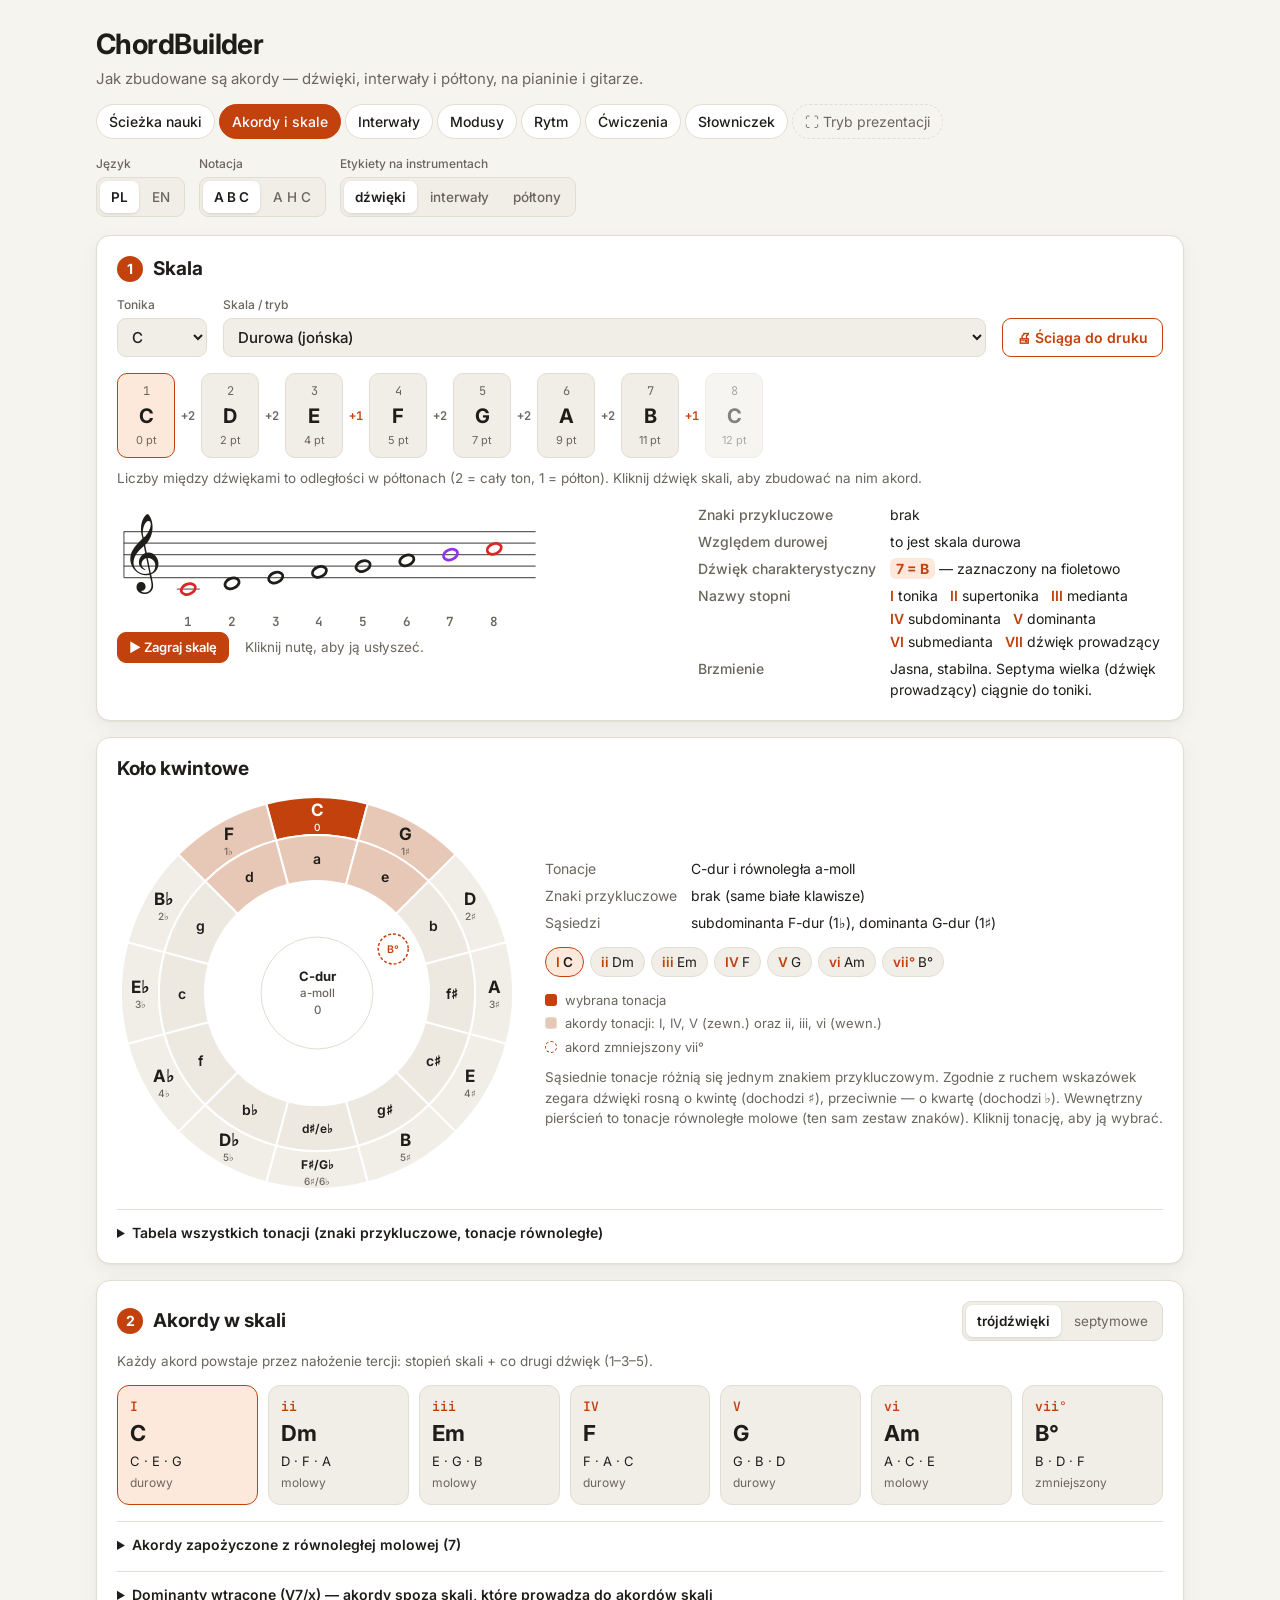
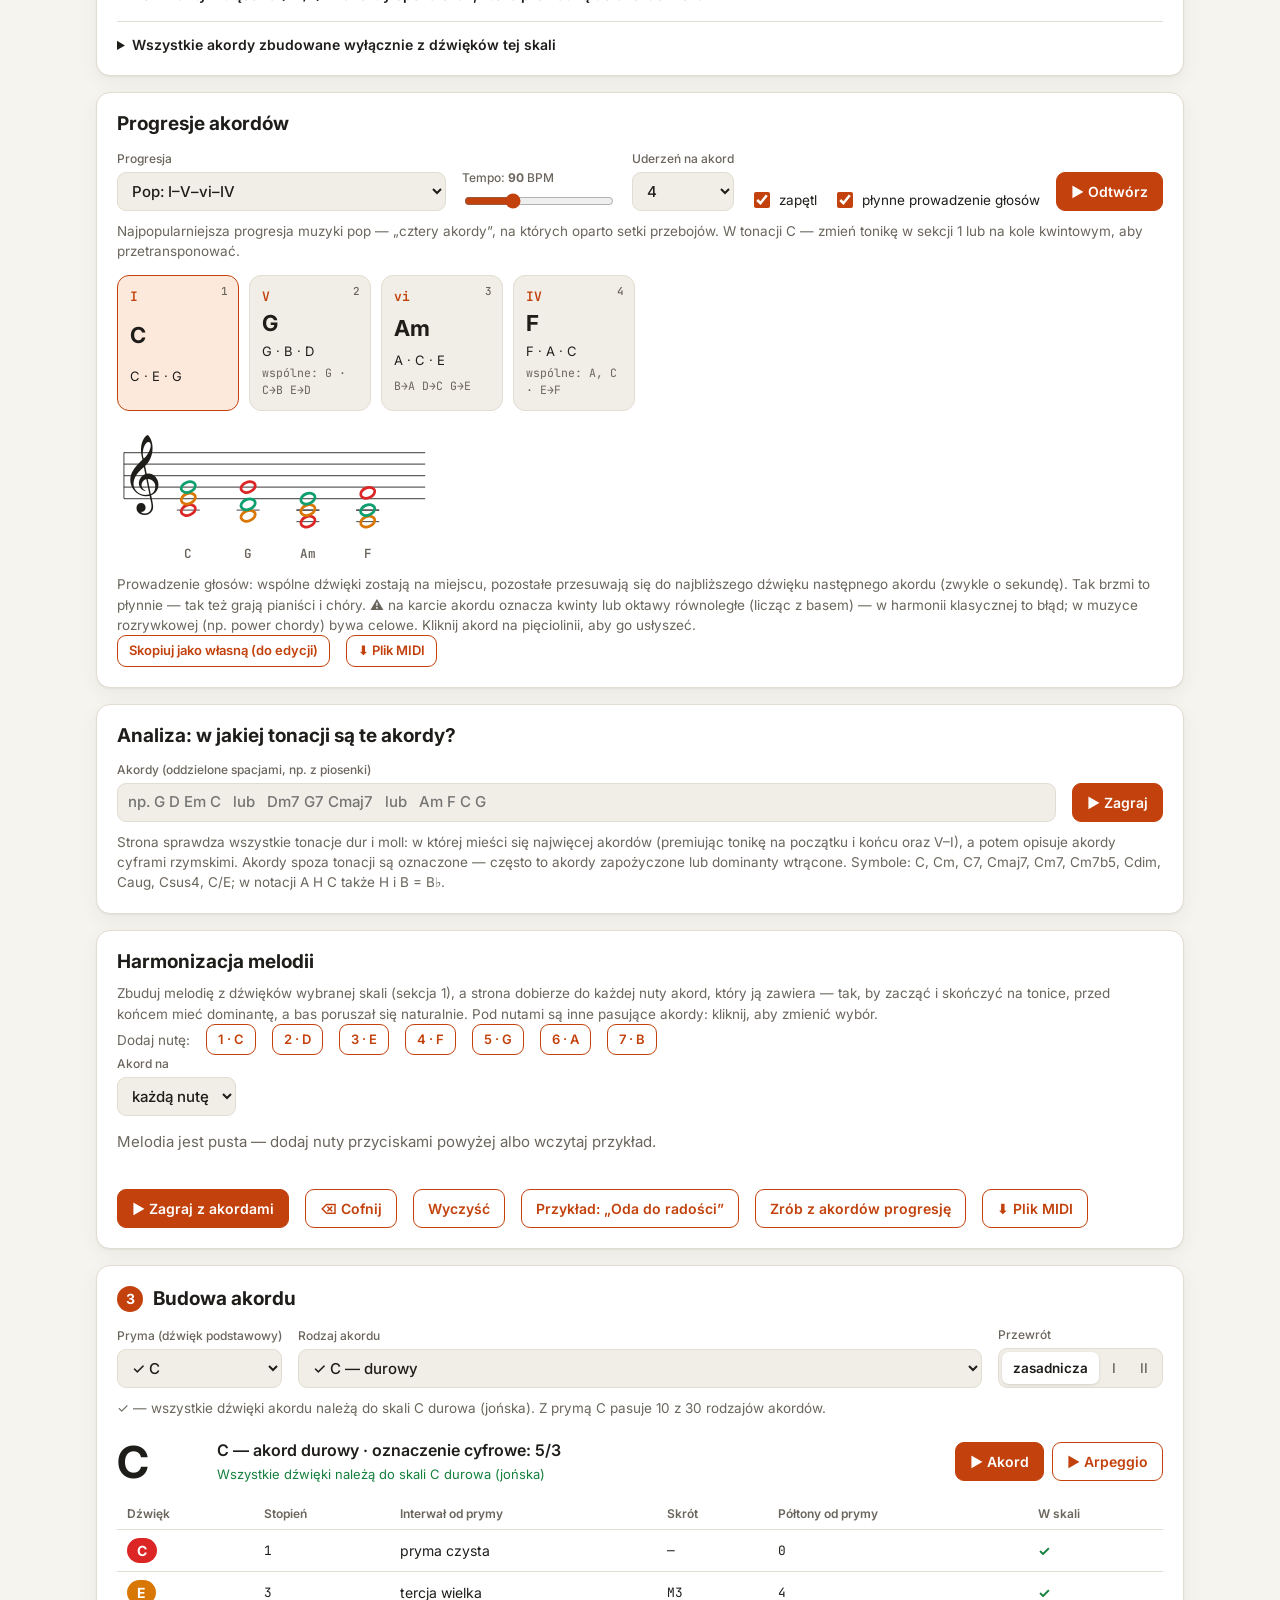
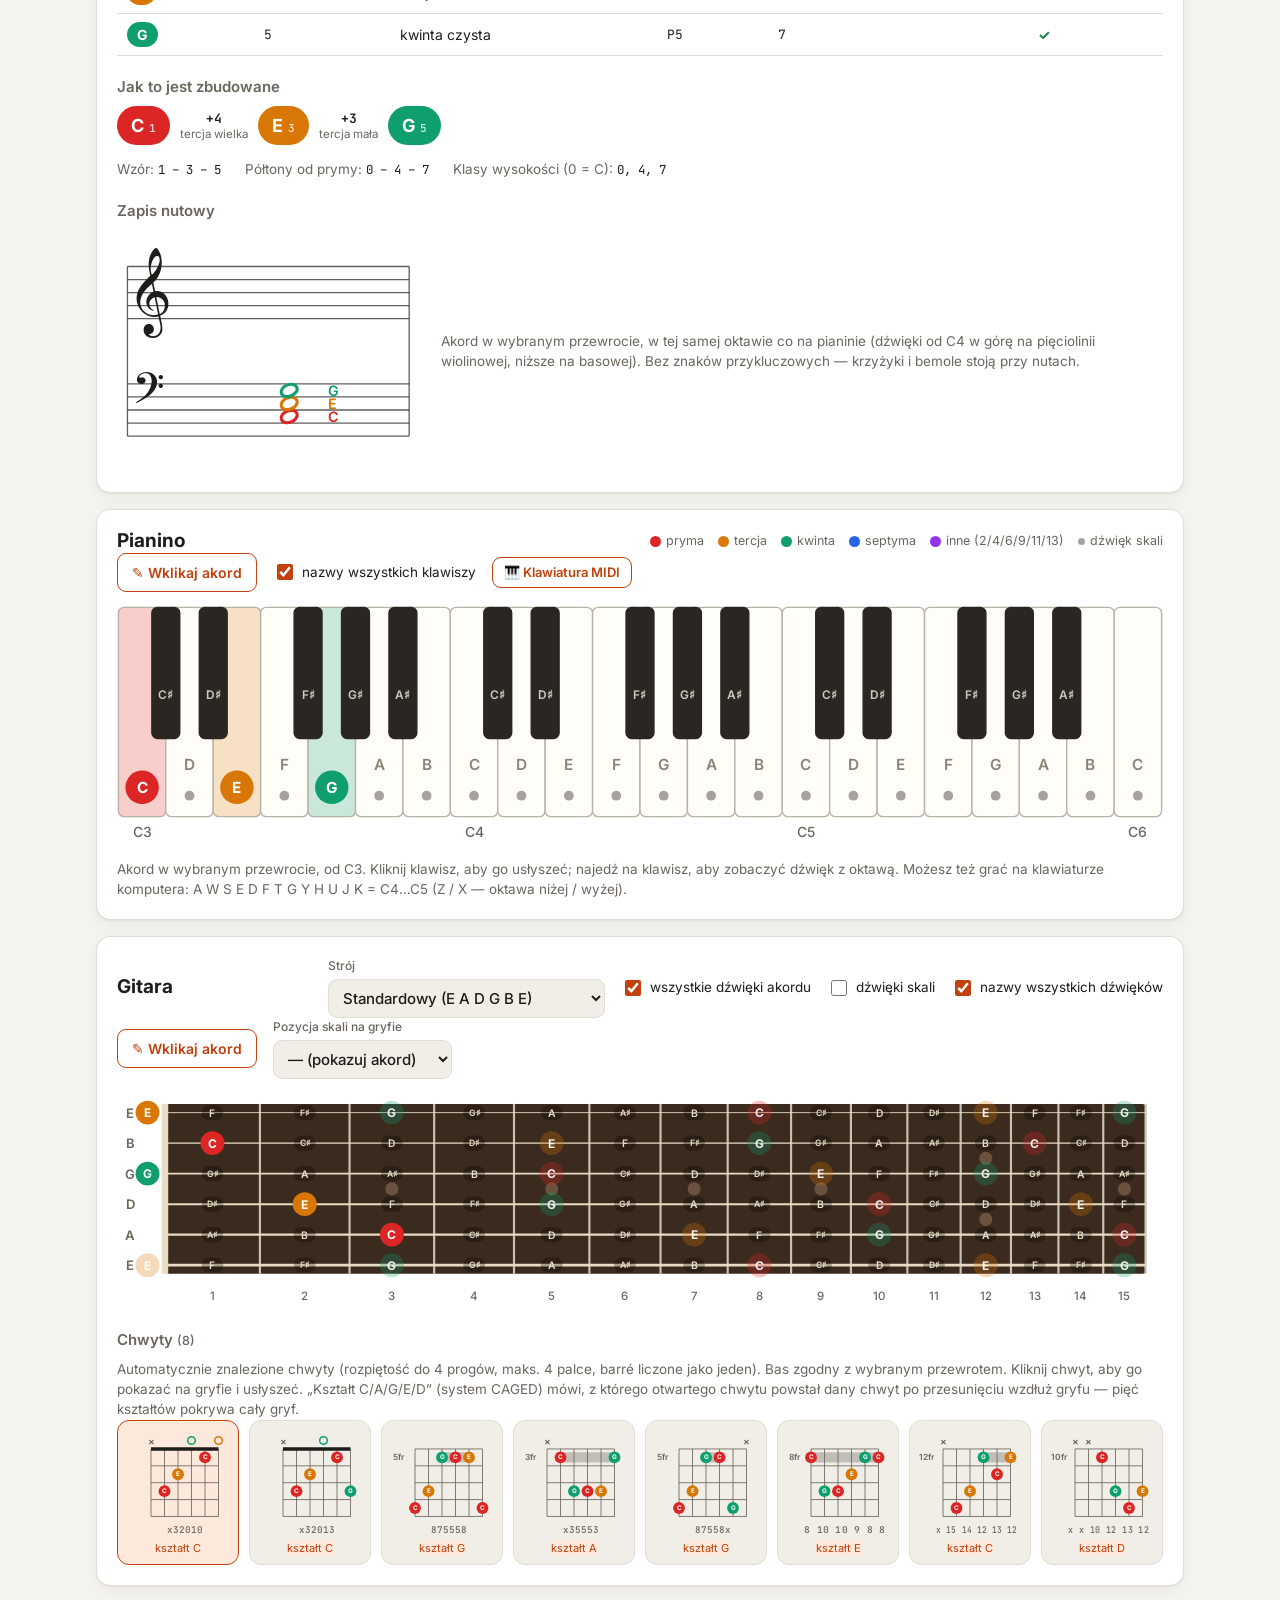
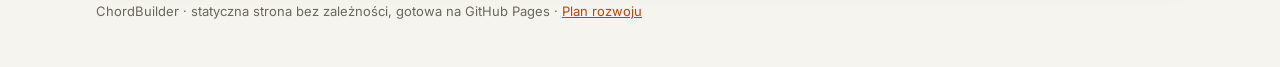
==== commit f60a77dd: "Instrumenty transponujące (brzmienie a zapis); eksport harmonizacji do MIDI Co-Authored-By: Claude O" ====
--- a/index.html
+++ b/index.html
@@ -169,6 +169,7 @@
         <button type="button" class="btn ghost" id="harm-clear">Wyczyść</button>
         <button type="button" class="btn ghost" id="harm-example">Przykład: „Oda do radości”</button>
         <button type="button" class="btn ghost" id="harm-toprog">Zrób z akordów progresję</button>
+        <button type="button" class="btn ghost" id="harm-midi" title="Melodia z akordami jako plik MIDI">⬇ Plik MIDI</button>
       </div>
     </section>
 
--- a/css/style.css
+++ b/css/style.css
@@ -611,3 +611,6 @@
 .test-log { margin: 6px 0 10px; padding-left: 22px; font-size: 14px; }
 .test-log li { margin-bottom: 4px; }
 .test-log .no { color: var(--no); text-decoration: line-through; }
+.tr-result { display: grid; gap: 10px; margin-top: 12px; }
+.tr-staves { display: grid; grid-template-columns: repeat(auto-fit, minmax(min(100%, 300px), 1fr)); gap: 8px 24px; }
+.tr-staves .hint { margin: 0 0 4px; }
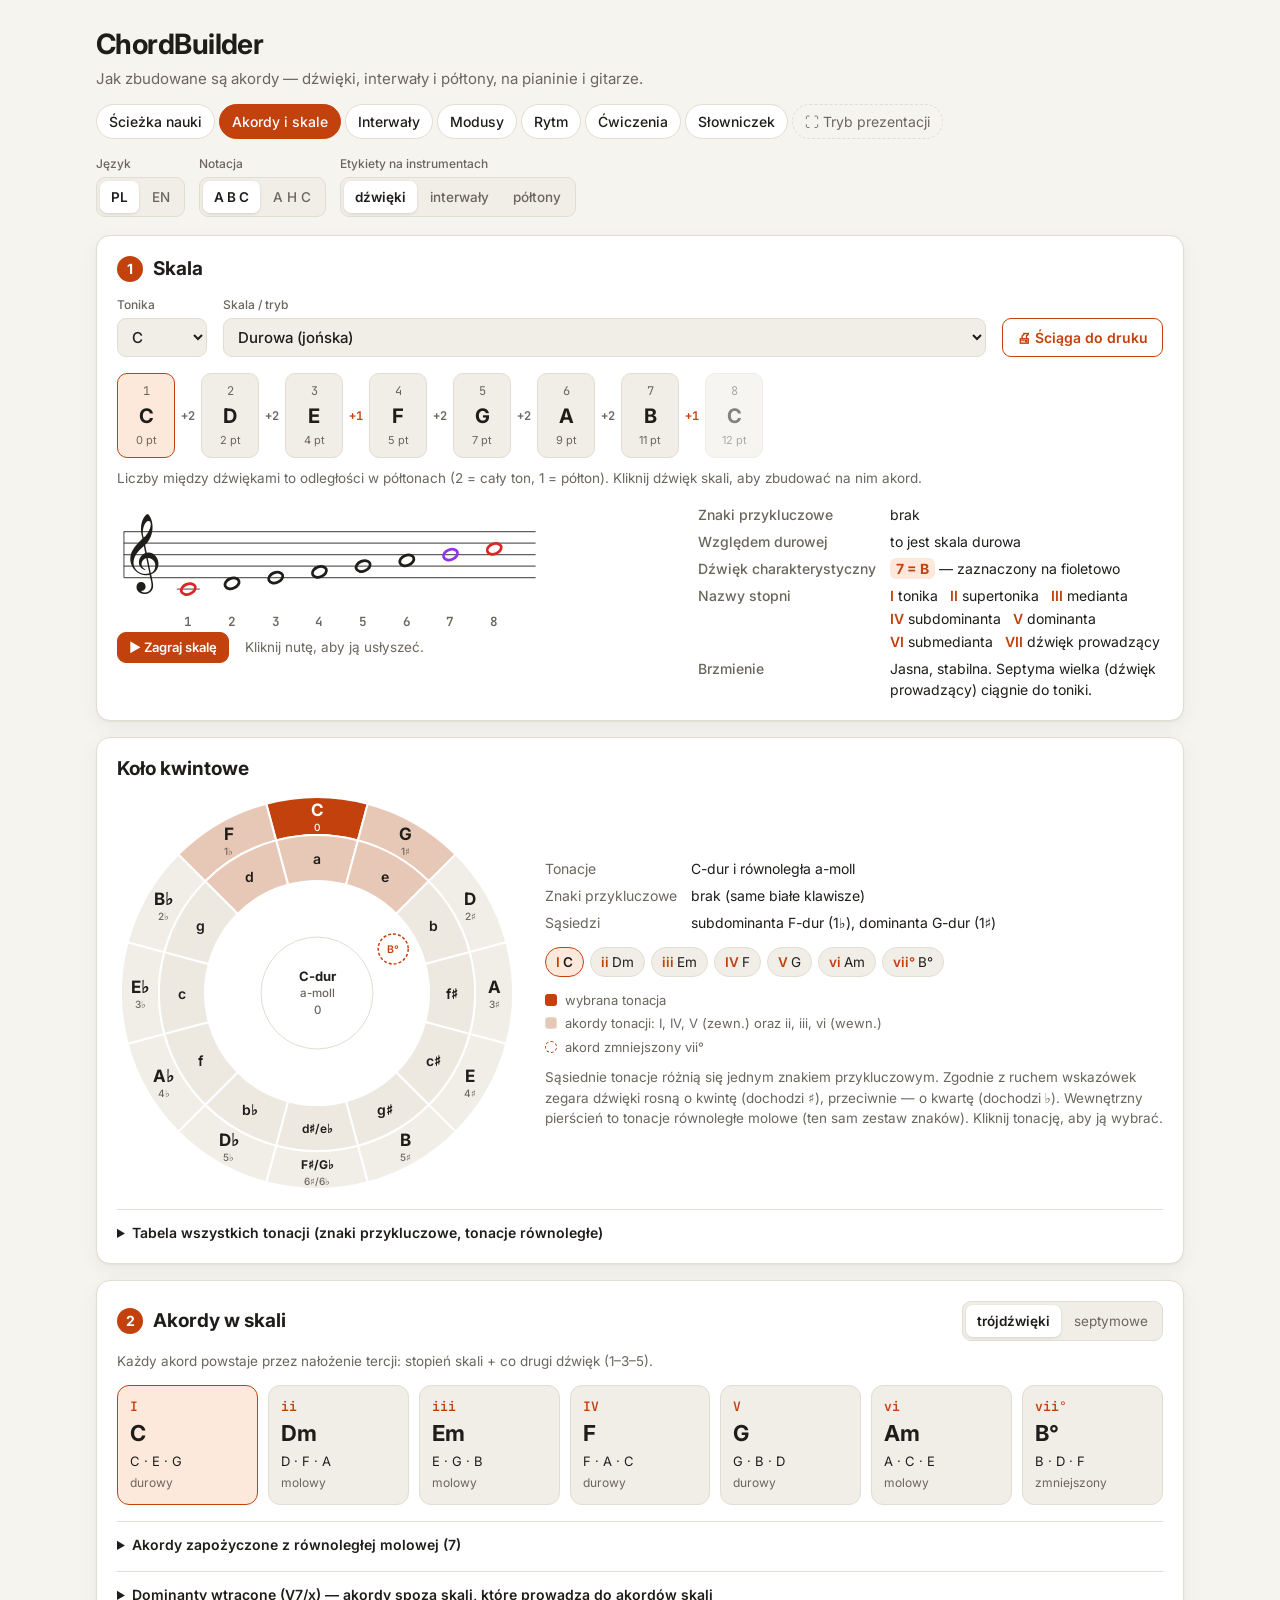
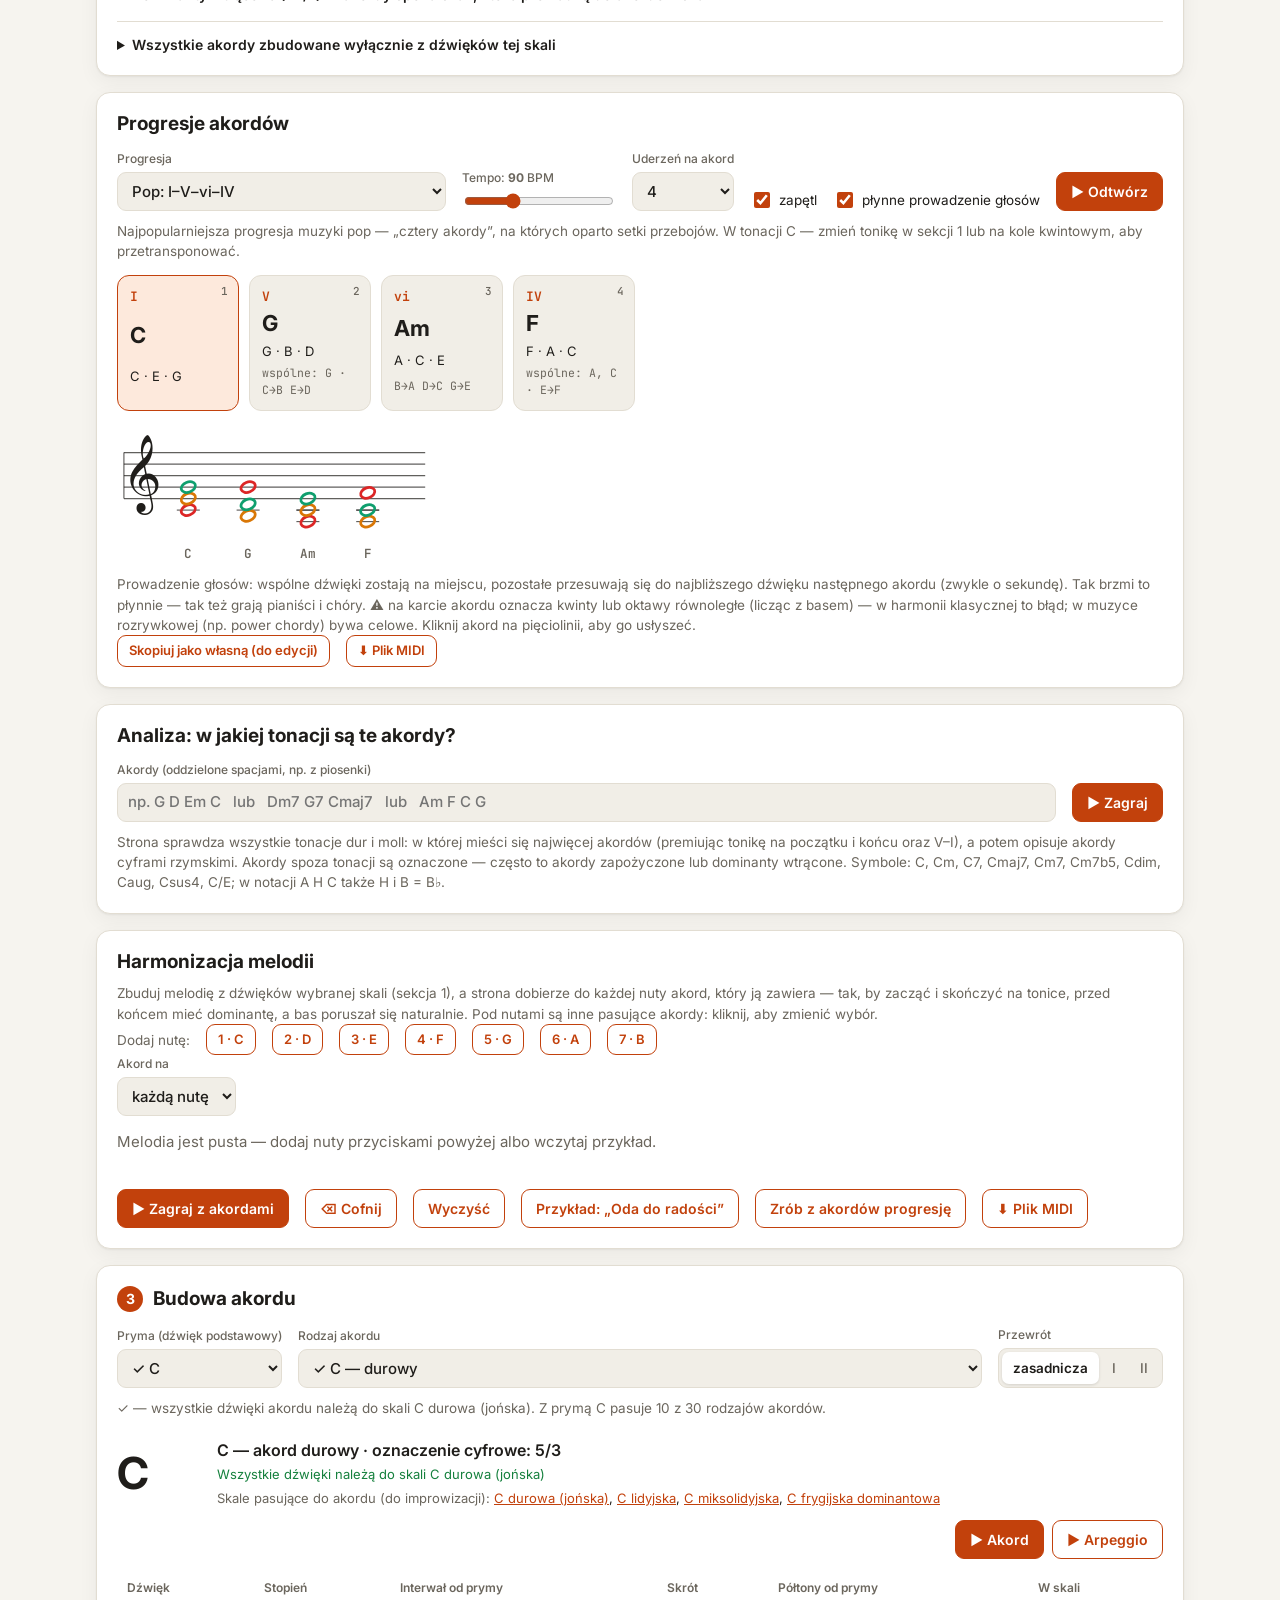
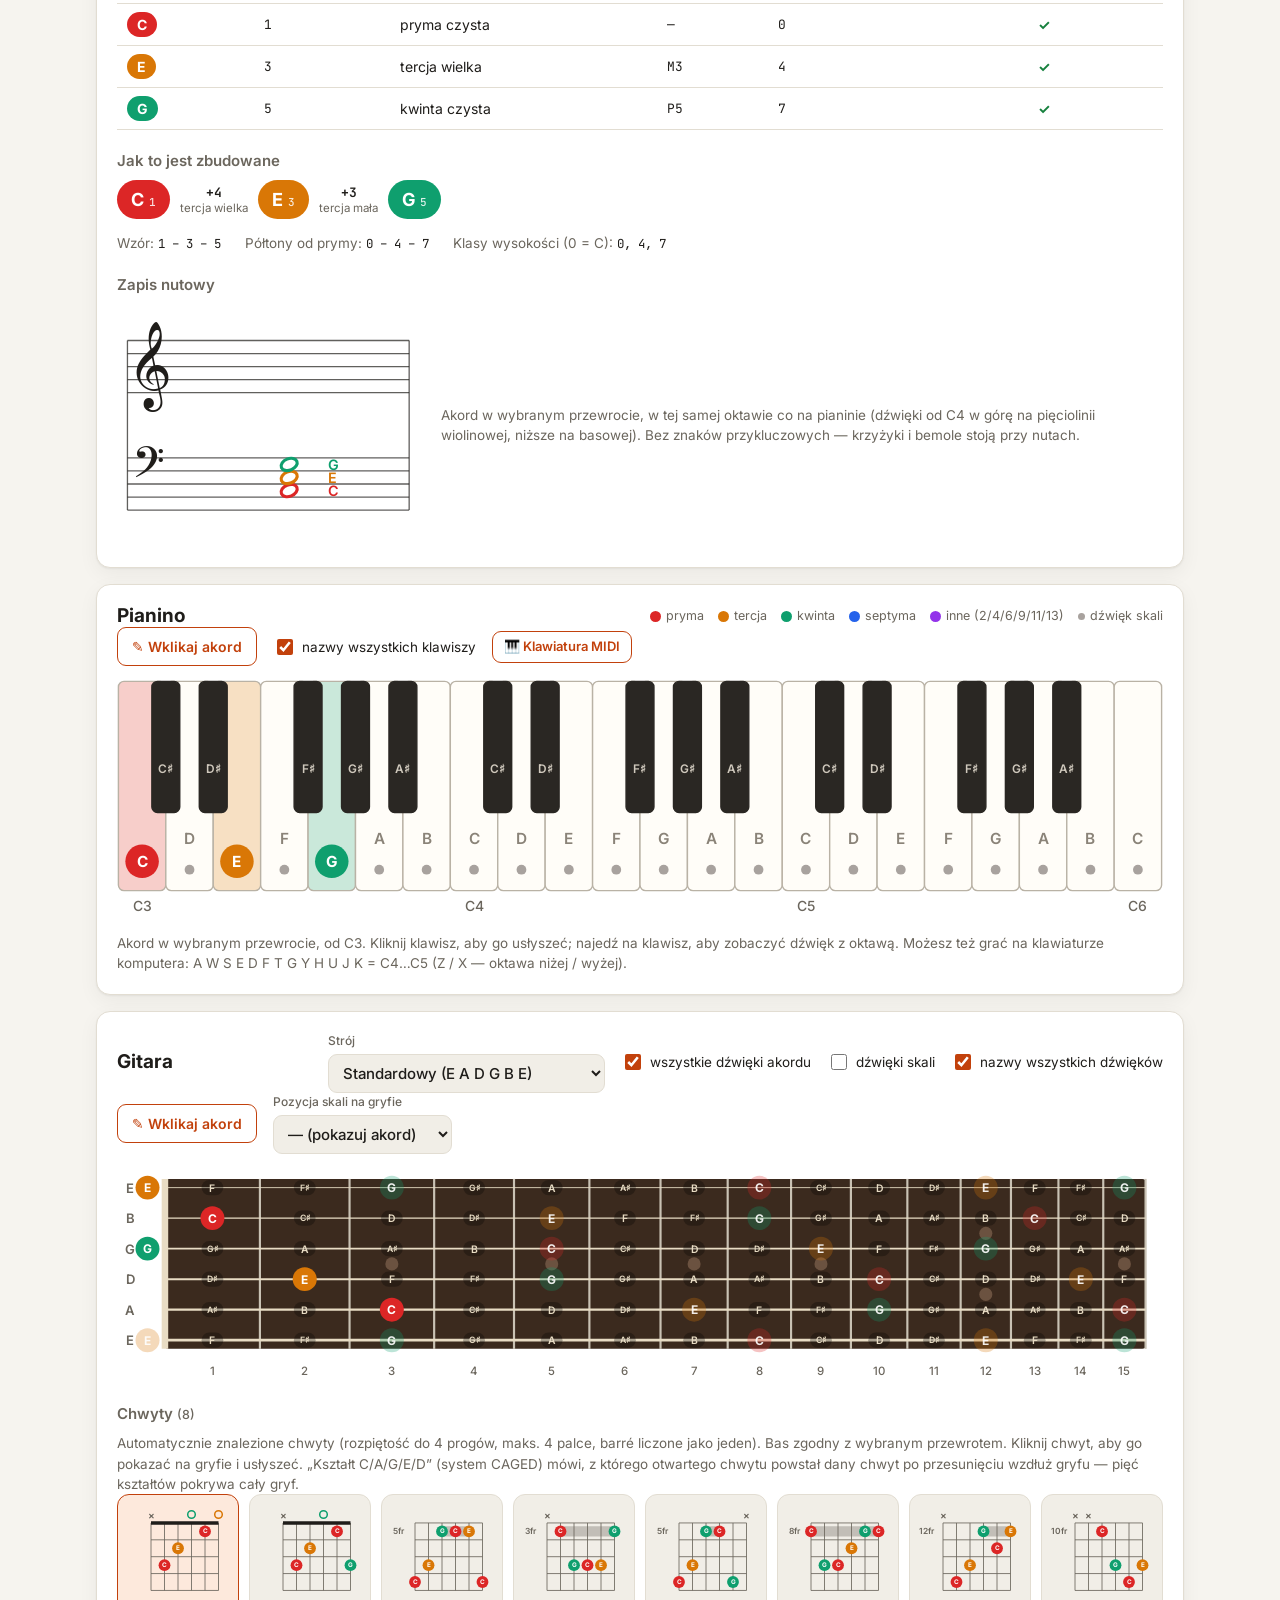
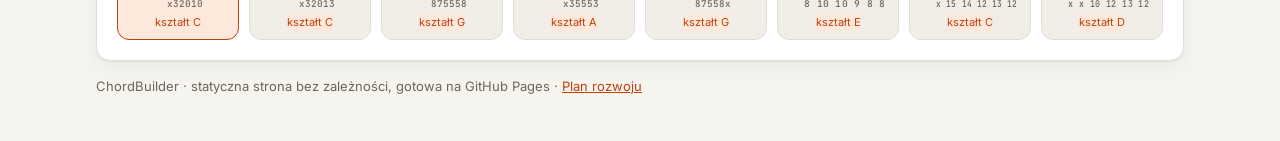
==== commit 4b041bbd: "Skale pasujące do akordu (teoria akord–skala) Co-Authored-By: Claude Opus 5.5 <noreply@anthropic.com" ====
--- a/index.html
+++ b/index.html
@@ -190,6 +190,7 @@
         <div>
           <div class="chord-name" id="chord-name"></div>
           <div class="fit" id="chord-fit"></div>
+          <div class="chord-scales" id="chord-scales"></div>
         </div>
         <div class="play-group">
           <button type="button" class="btn" id="play-chord" title="Zagraj akord">▶ Akord</button>
--- a/css/style.css
+++ b/css/style.css
@@ -614,3 +614,4 @@
 .tr-result { display: grid; gap: 10px; margin-top: 12px; }
 .tr-staves { display: grid; grid-template-columns: repeat(auto-fit, minmax(min(100%, 300px), 1fr)); gap: 8px 24px; }
 .tr-staves .hint { margin: 0 0 4px; }
+.chord-scales { font-size: 13px; margin-top: 4px; } .chord-scales .lbl { color: var(--muted); }
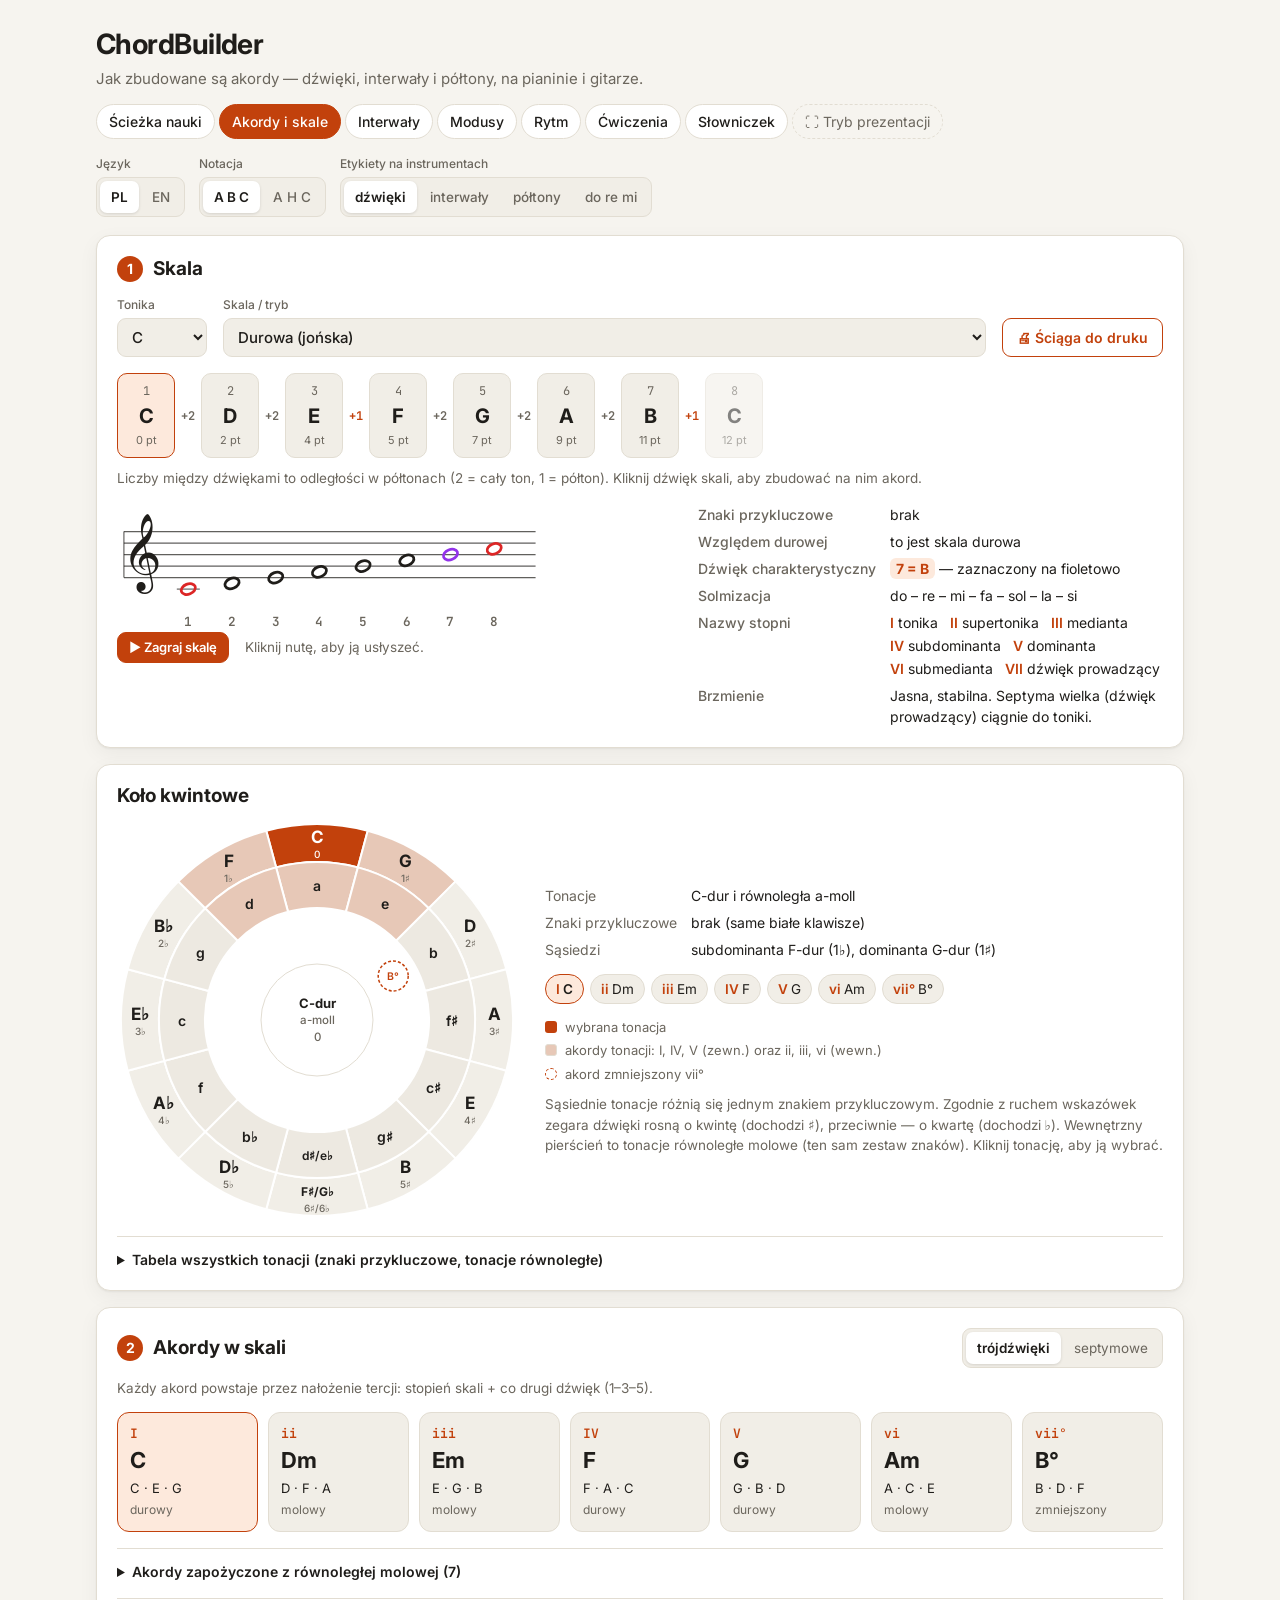
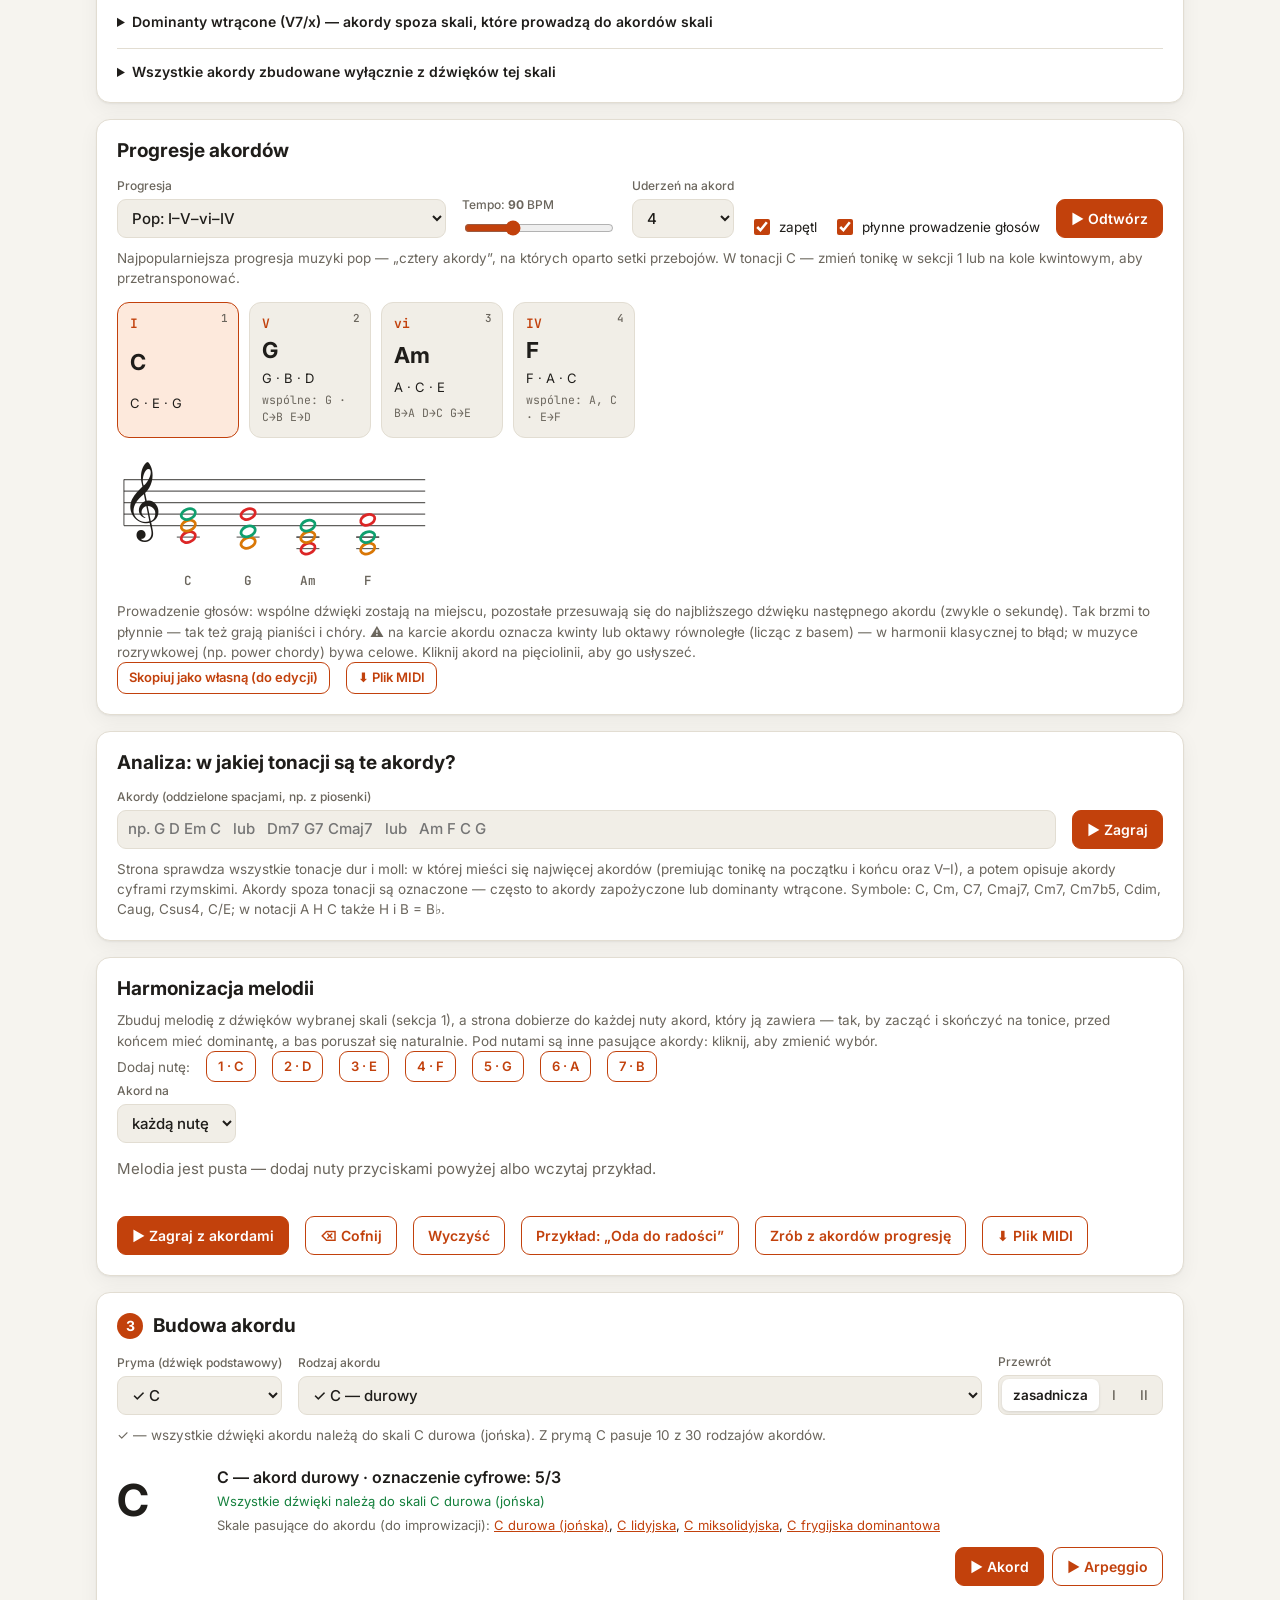
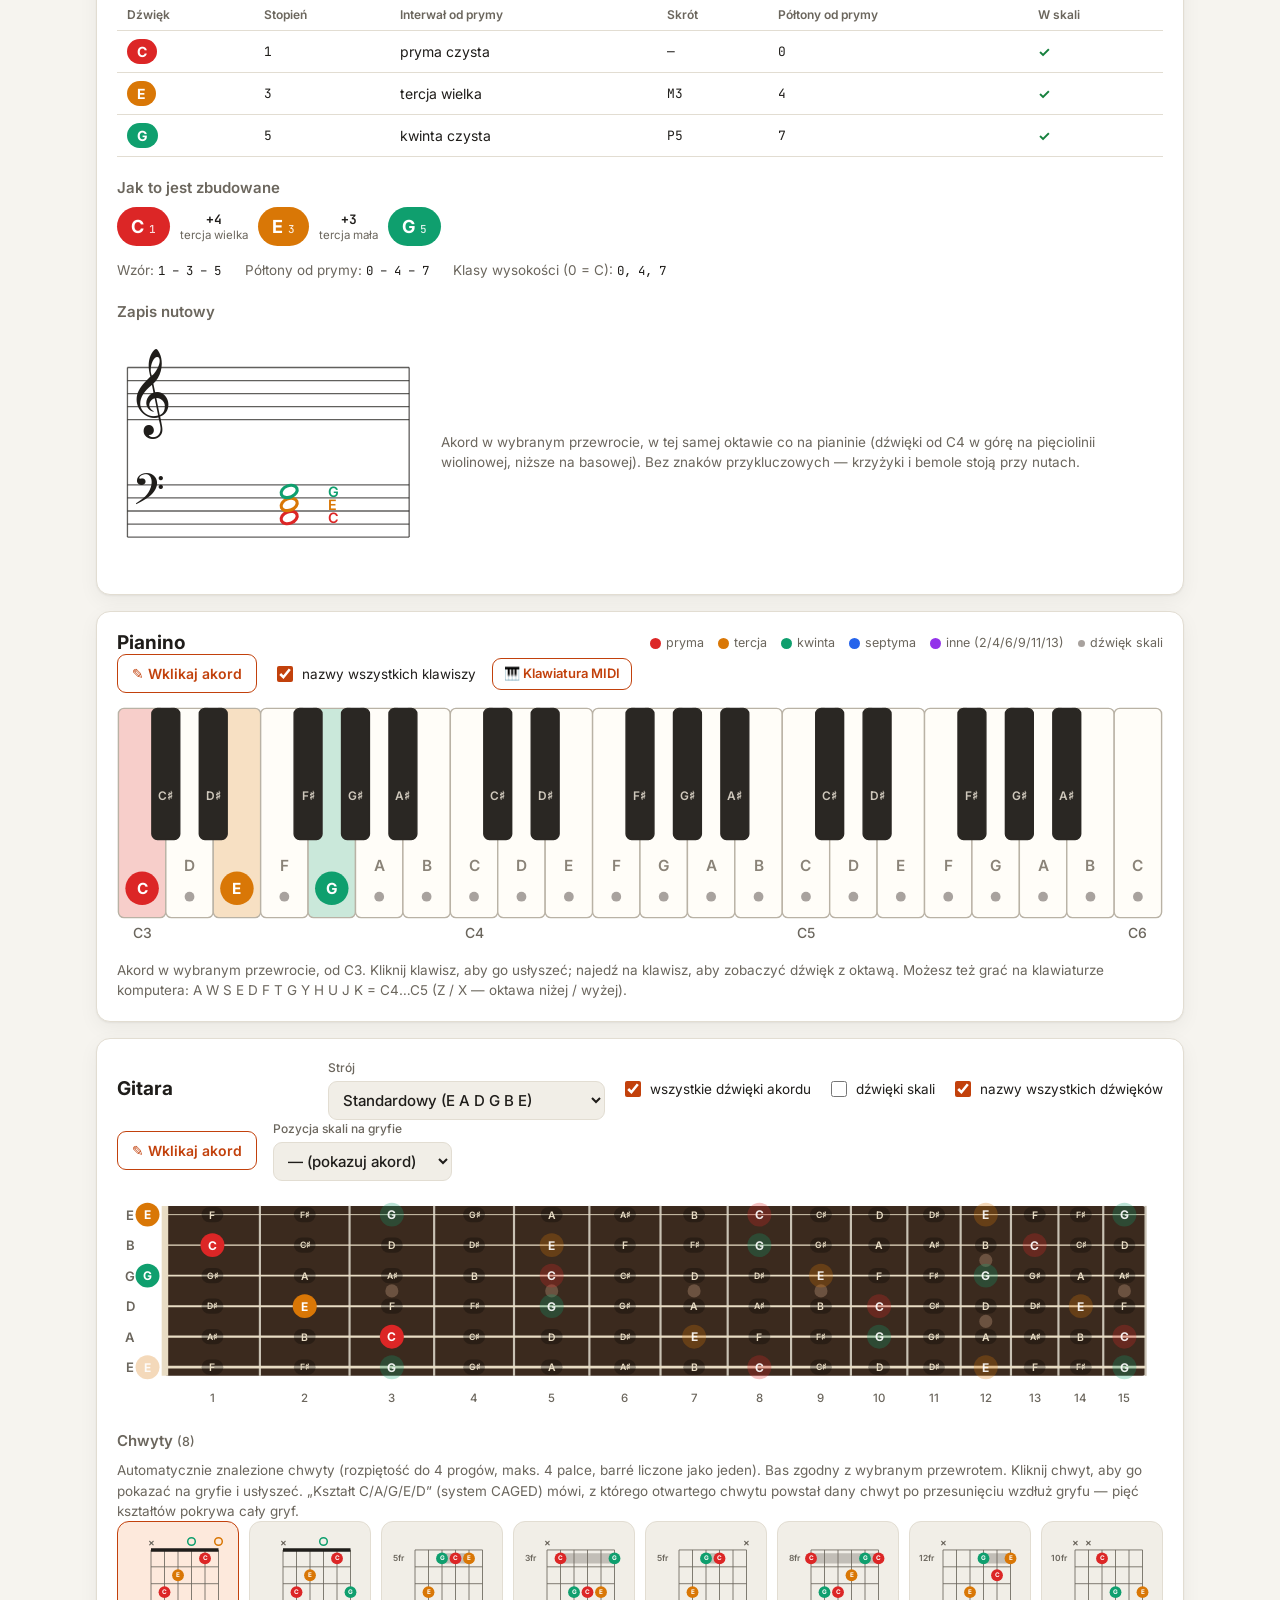
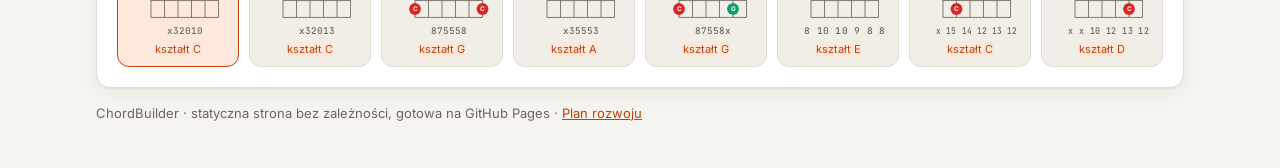
==== commit c97833cf: "Solmizacja względna (do re mi) jako etykiety i w opisie skali Co-Authored-By: Claude Opus 5.5 <norep" ====
--- a/index.html
+++ b/index.html
@@ -46,6 +46,7 @@
             <button type="button" data-value="note">dźwięki</button>
             <button type="button" data-value="interval">interwały</button>
             <button type="button" data-value="semi">półtony</button>
+            <button type="button" data-value="solfa" title="Solmizacja względna: do = tonika skali">do re mi</button>
           </div>
         </label>
       </div>
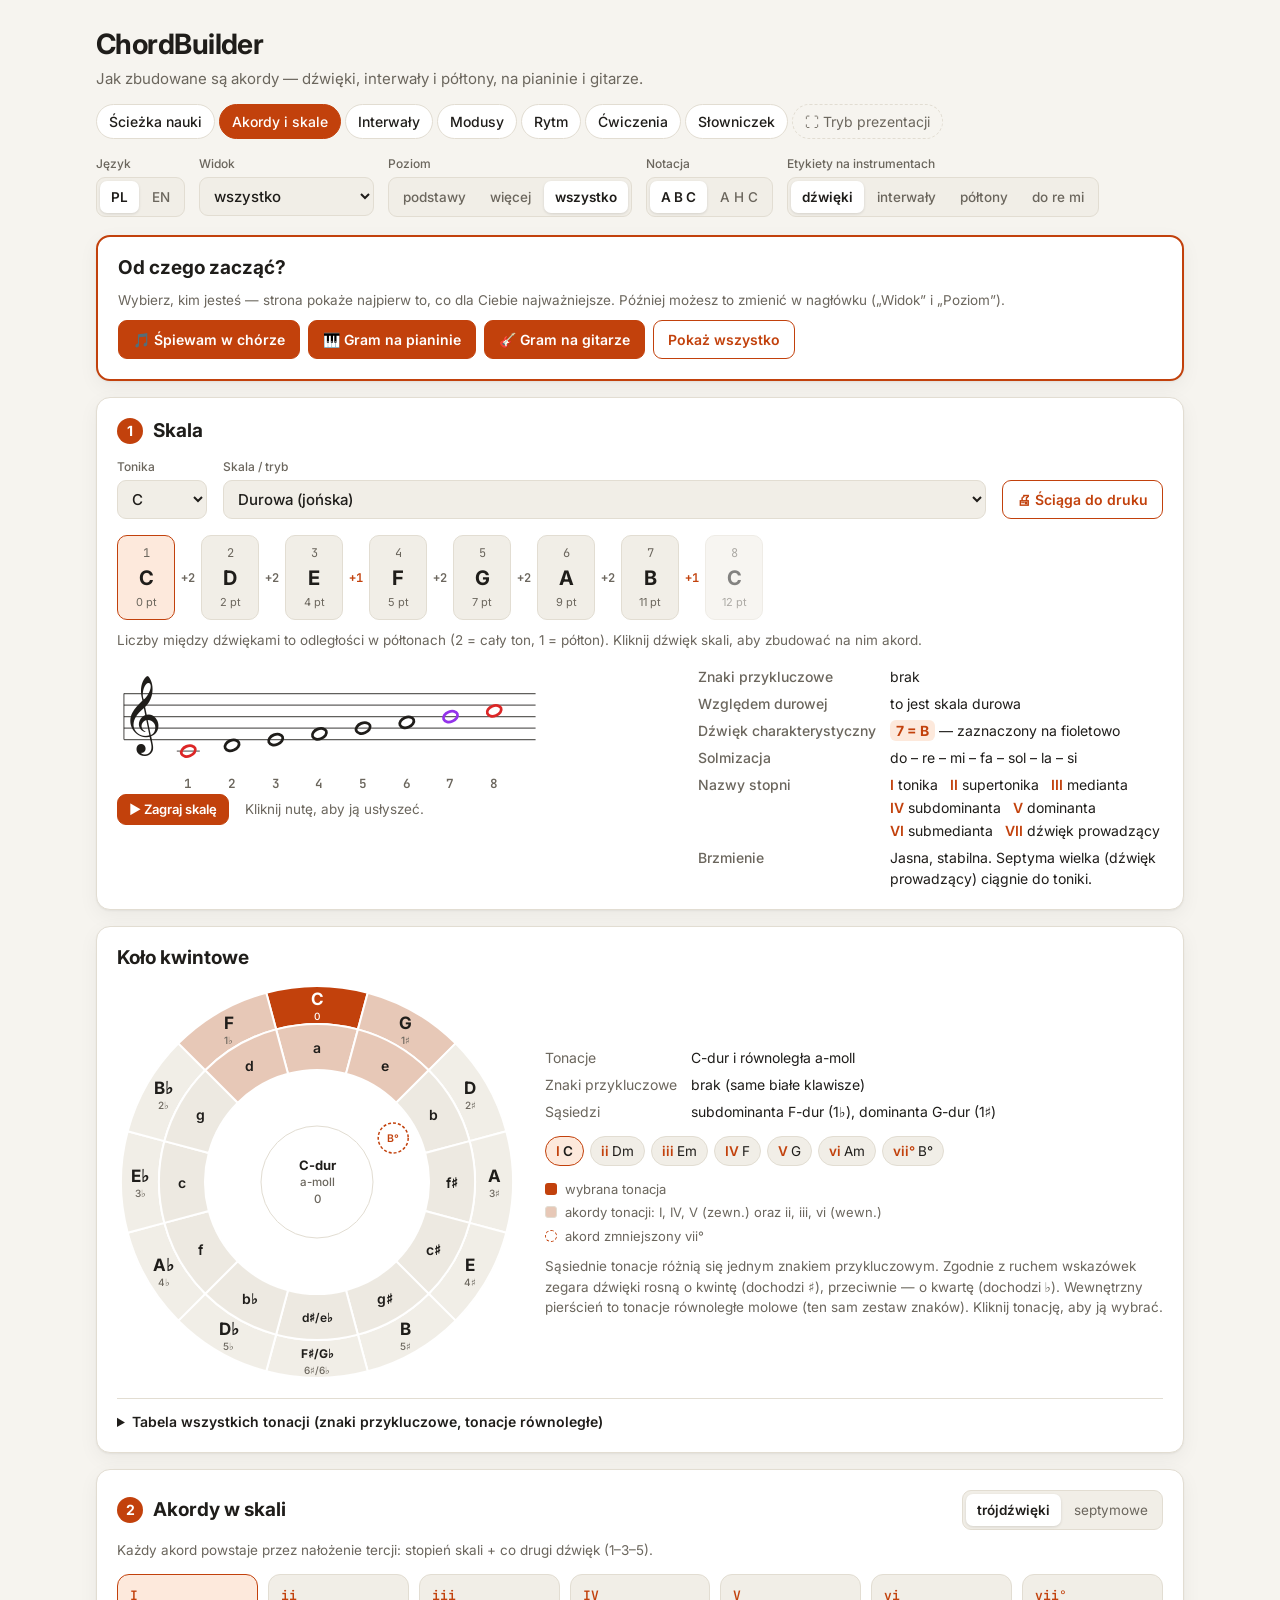
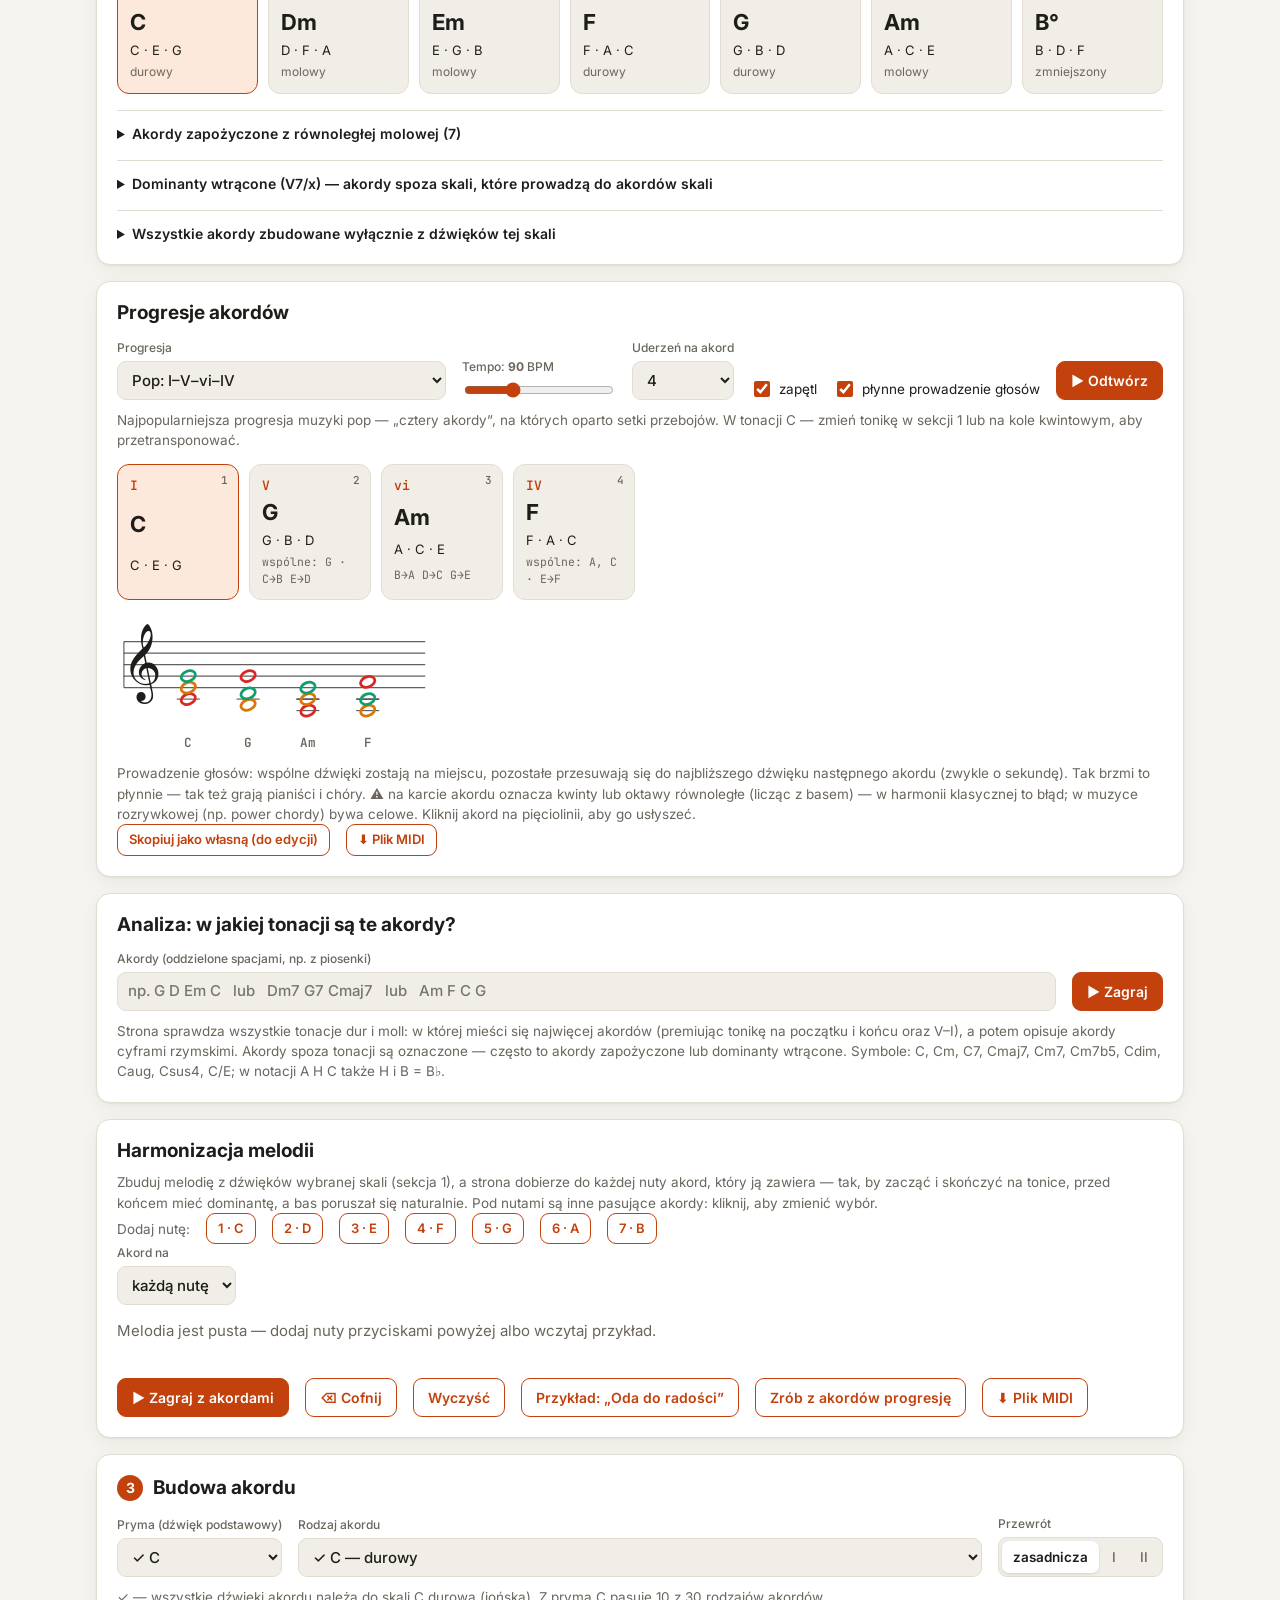
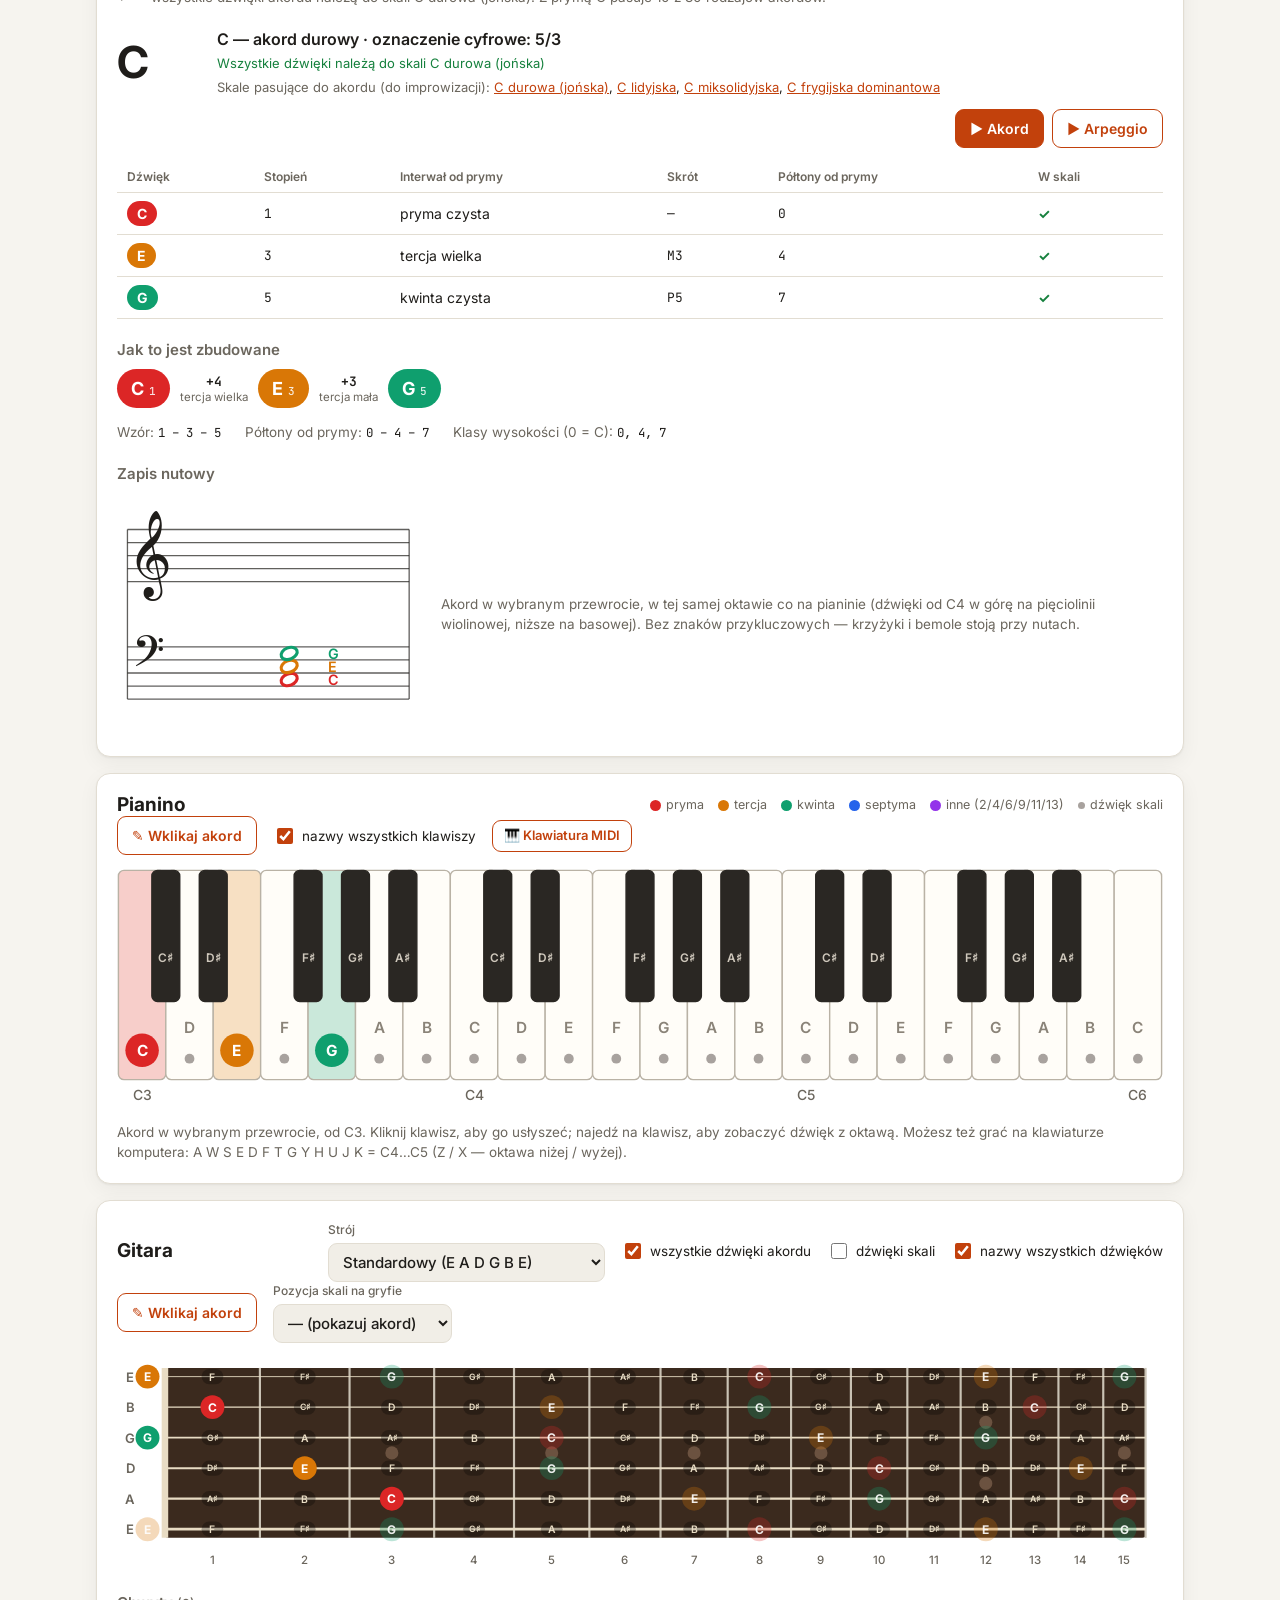
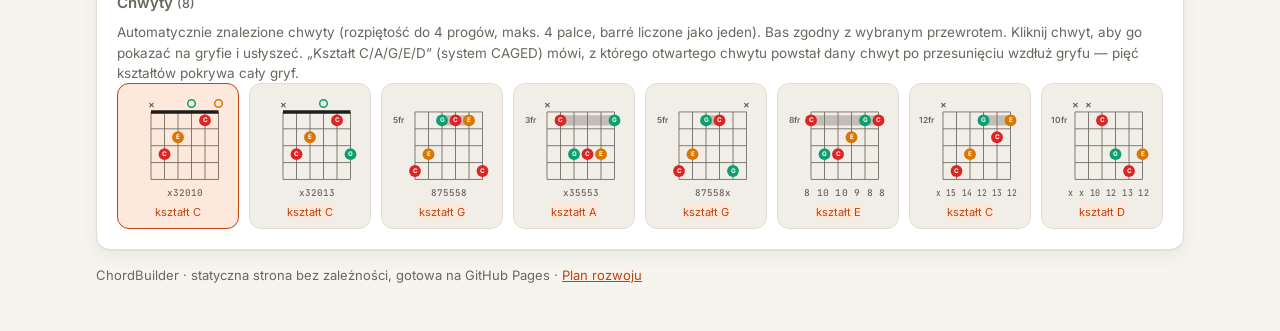
==== commit 7fce69d0: "Profil i poziom widoku, ścieżka i ćwiczenia „Dla chóru” - Karta „Od czego zacząć?” i przełączniki Wi" ====
--- a/index.html
+++ b/index.html
@@ -34,6 +34,22 @@
       </div>
       <div class="settings">
         <label class="field">
+          <span>Widok</span>
+          <select id="profile" aria-label="Dla kogo dopasować stronę"></select>
+        </label>
+        <label class="field" id="voice-field">
+          <span>Mój głos</span>
+          <select id="voice" aria-label="Głos w chórze"></select>
+        </label>
+        <label class="field">
+          <span>Poziom</span>
+          <div class="seg" id="level" role="radiogroup" aria-label="Ile narzędzi pokazać">
+            <button type="button" data-value="1" title="Skala, akordy w skali, budowa akordu, pianino">podstawy</button>
+            <button type="button" data-value="2" title="+ koło kwintowe, progresje, gitara">więcej</button>
+            <button type="button" data-value="3" title="+ akordy zapożyczone, dominanty wtrącone, analiza, harmonizacja, MIDI">wszystko</button>
+          </div>
+        </label>
+        <label class="field">
           <span>Notacja</span>
           <div class="seg" id="notation" role="radiogroup" aria-label="Notacja nazw dźwięków">
             <button type="button" data-value="intl" title="Międzynarodowa: … A B C">A B C</button>
@@ -54,6 +70,38 @@
   </header>
 
   <main class="wrap">
+    <section class="card welcome" id="welcome" hidden>
+      <div id="welcome-start">
+        <h2>Od czego zacząć?</h2>
+        <p class="hint">Wybierz, kim jesteś — strona pokaże najpierw to, co dla Ciebie najważniejsze. Później możesz to zmienić w nagłówku („Widok” i „Poziom”).</p>
+        <div class="welcome-btns">
+          <button type="button" class="btn" data-profile="choir">🎵 Śpiewam w chórze</button>
+          <button type="button" class="btn" data-profile="piano">🎹 Gram na pianinie</button>
+          <button type="button" class="btn" data-profile="guitar">🎸 Gram na gitarze</button>
+          <button type="button" class="btn ghost" data-profile="all">Pokaż wszystko</button>
+        </div>
+      </div>
+      <div id="welcome-voice" hidden>
+        <h2>Jaki głos śpiewasz?</h2>
+        <p class="hint">Ćwiczenia czytania nut i słuchu dopasują się do zakresu Twojego głosu.</p>
+        <div class="welcome-btns">
+          <button type="button" class="btn" data-voice="S">sopran</button>
+          <button type="button" class="btn" data-voice="A">alt</button>
+          <button type="button" class="btn" data-voice="T">tenor</button>
+          <button type="button" class="btn" data-voice="B">bas</button>
+          <button type="button" class="btn ghost" data-voice="">różnie / nie wiem</button>
+        </div>
+      </div>
+      <div id="welcome-next" hidden>
+        <h2>Gotowe</h2>
+        <p class="hint">Strona pokazuje teraz podstawy: skalę, akordy i pianino, z polskimi nazwami dźwięków. Dla chórzystów przygotowaliśmy osobną ścieżkę nauki — od czytania partytury do kadencji.</p>
+        <div class="welcome-btns">
+          <a class="btn" href="learn.html#path=choir">Ścieżka „Dla chóru” →</a>
+          <button type="button" class="btn ghost" data-close>Zostań tutaj</button>
+        </div>
+      </div>
+    </section>
+
     <section class="card" id="scale-section">
       <h2><span class="step">1</span> Skala</h2>
       <div class="controls">
@@ -75,7 +123,7 @@
       </div>
     </section>
 
-    <section class="card" id="circle-section">
+    <section class="card" id="circle-section" data-lv="2">
       <h2>Koło kwintowe</h2>
       <div class="circle-layout">
         <div id="circle" class="circle-wrap"></div>
@@ -92,7 +140,7 @@
       <details class="fitting" id="keys-table-wrap">
         <summary>Tabela wszystkich tonacji (znaki przykluczowe, tonacje równoległe)</summary>
         <div class="table-wrap"><table class="chord-table keys-table"><thead><tr><th>Znaki</th><th>Tonacja durowa</th><th>Równoległa molowa</th><th>Znaki po kolei</th><th>Zapis</th></tr></thead><tbody id="keys-table"></tbody></table></div>
-        <p class="hint">Kolejność krzyżyków: F C G D A E H (B) — „Fis, Cis, Gis…”; bemoli odwrotnie: H (B) E A D G C F. Tonacje z 5–7 znakami mają odpowiedniki enharmoniczne (np. H-dur = Ces-dur). Kliknij wiersz, aby wybrać tonację.</p>
+        <p class="hint">Kolejność krzyżyków: F C G D A E H (B) — „fis, cis, gis…”; bemoli odwrotnie: B (H♭) E A D G C F — „b, es, as…”. Tonacje z 5–7 znakami mają odpowiedniki enharmoniczne (np. H-dur = Ces-dur). Kliknij wiersz, aby wybrać tonację.</p>
       </details>
     </section>
 
@@ -106,23 +154,23 @@
       </div>
       <p class="hint" id="diatonic-hint"></p>
       <div id="diatonic" class="diatonic"></div>
-      <details class="fitting" id="borrowed-wrap">
+      <details class="fitting" id="borrowed-wrap" data-lv="3">
         <summary id="borrowed-summary">Akordy zapożyczone z tonacji jednoimiennej</summary>
         <p class="hint" id="borrowed-hint"></p>
         <div id="borrowed" class="chips"></div>
       </details>
-      <details class="fitting" id="secdom-wrap">
+      <details class="fitting" id="secdom-wrap" data-lv="3">
         <summary>Dominanty wtrącone (V7/x) — akordy spoza skali, które prowadzą do akordów skali</summary>
         <p class="hint">Każdy akord durowy lub molowy w tonacji może mieć „własną” dominantę: akord septymowy kwintę wyżej, który do niego prowadzi — tak jak V7 prowadzi do I. Zawiera dźwięk spoza skali (zwykle podwyższony), który działa jak dźwięk prowadzący do prymy celu.</p>
         <div id="secdom" class="secdom"></div>
       </details>
-      <details class="fitting">
+      <details class="fitting" data-lv="3">
         <summary>Wszystkie akordy zbudowane wyłącznie z dźwięków tej skali</summary>
         <div id="fitting"></div>
       </details>
     </section>
 
-    <section class="card" id="prog-section">
+    <section class="card" id="prog-section" data-lv="2">
       <h2>Progresje akordów</h2>
       <div class="controls">
         <label class="field grow"><span>Progresja</span><select id="prog"></select></label>
@@ -143,7 +191,7 @@
       <div class="controls tight prog-tools" id="prog-tools"></div>
     </section>
 
-    <section class="card" id="analysis-section">
+    <section class="card" id="analysis-section" data-lv="3">
       <h2>Analiza: w jakiej tonacji są te akordy?</h2>
       <div class="controls">
         <label class="field grow"><span>Akordy (oddzielone spacjami, np. z piosenki)</span>
@@ -154,7 +202,7 @@
       <p class="hint">Strona sprawdza wszystkie tonacje dur i moll: w której mieści się najwięcej akordów (premiując tonikę na początku i końcu oraz V–I), a potem opisuje akordy cyframi rzymskimi. Akordy spoza tonacji są oznaczone — często to akordy zapożyczone lub dominanty wtrącone. Symbole: C, Cm, C7, Cmaj7, Cm7, Cm7b5, Cdim, Caug, Csus4, C/E; w notacji A H C także H i B = B♭.</p>
     </section>
 
-    <section class="card" id="harm-section">
+    <section class="card" id="harm-section" data-lv="3">
       <h2>Harmonizacja melodii</h2>
       <p class="hint" id="harm-hint">Zbuduj melodię z dźwięków wybranej skali (sekcja 1), a strona dobierze do każdej nuty akord, który ją zawiera — tak, by zacząć i skończyć na tonice, przed końcem mieć dominantę, a bas poruszał się naturalnie. Pod nutami są inne pasujące akordy: kliknij, aby zmienić wybór.</p>
       <div class="controls tight below-head" id="harm-keys"></div>
@@ -191,7 +239,7 @@
         <div>
           <div class="chord-name" id="chord-name"></div>
           <div class="fit" id="chord-fit"></div>
-          <div class="chord-scales" id="chord-scales"></div>
+          <div class="chord-scales" id="chord-scales" data-lv="3" data-not="choir"></div>
         </div>
         <div class="play-group">
           <button type="button" class="btn" id="play-chord" title="Zagraj akord">▶ Akord</button>
@@ -219,7 +267,7 @@
       </div>
     </section>
 
-    <section class="card" id="piano-section">
+    <section class="card" id="piano-section" data-not="guitar">
       <div class="card-head">
         <h2>Pianino</h2>
         <div class="legend" aria-hidden="true">
@@ -229,7 +277,7 @@
       <div class="controls tight below-head">
         <button type="button" class="btn ghost" id="input-piano">✎ Wklikaj akord</button>
         <label class="check"><input type="checkbox" id="piano-names"> nazwy wszystkich klawiszy</label>
-        <button type="button" class="btn ghost small" id="midi-btn" title="Zagraj akord na podłączonej klawiaturze MIDI — strona go rozpozna">🎹 Klawiatura MIDI</button>
+        <button type="button" class="btn ghost small" id="midi-btn" data-lv="3" data-not="choir" title="Zagraj akord na podłączonej klawiaturze MIDI — strona go rozpozna">🎹 Klawiatura MIDI</button>
         <span class="hint midi-status" id="midi-status"></span>
       </div>
       <div id="piano" class="instrument"></div>
@@ -237,7 +285,7 @@
       <p class="hint" id="piano-hint">Akord w wybranym przewrocie, od C3. Kliknij klawisz, aby go usłyszeć; najedź na klawisz, aby zobaczyć dźwięk z oktawą. Możesz też grać na klawiaturze komputera: A W S E D F T G Y H U J K = C4…C5 (Z / X — oktawa niżej / wyżej).</p>
     </section>
 
-    <section class="card" id="guitar-section">
+    <section class="card" id="guitar-section" data-lv="2" data-not="choir piano">
       <div class="card-head">
         <h2>Gitara</h2>
         <div class="controls tight">
@@ -260,6 +308,7 @@
         <div id="voicings" class="voicings"></div>
       </div>
     </section>
+    <p class="hint more-hint" id="more-hint" hidden></p>
   </main>
 
   <footer class="wrap site-footer">
--- a/css/style.css
+++ b/css/style.css
@@ -615,3 +615,35 @@
 .tr-staves { display: grid; grid-template-columns: repeat(auto-fit, minmax(min(100%, 300px), 1fr)); gap: 8px 24px; }
 .tr-staves .hint { margin: 0 0 4px; }
 .chord-scales { font-size: 13px; margin-top: 4px; } .chord-scales .lbl { color: var(--muted); }
+.seq-key { min-width: 76px; }
+
+/* ---------- Pasek nowej wersji ---------- */
+.update-bar {
+  position: fixed; left: 50%; bottom: 16px; transform: translateX(-50%); z-index: 50;
+  display: flex; align-items: center; gap: 10px; flex-wrap: wrap; justify-content: center;
+  max-width: calc(100vw - 32px); padding: 10px 14px;
+  background: var(--surface); color: var(--text); border: 1px solid var(--border);
+  border-radius: var(--radius); box-shadow: var(--shadow);
+}
+@media print { .update-bar { display: none; } }
+
+/* ---------- Fokus z klawiatury na instrumentach ---------- */
+.key-g:focus, .fb-cell:focus { outline: none; }
+.key-g:focus-visible rect.key { stroke: var(--accent); stroke-width: 3; }
+.fb-cell:focus-visible .fb-hit { stroke: var(--accent); stroke-width: 2.5; rx: 6; }
+
+/* ---------- Analiza: przesłanki ---------- */
+.an-ev.ok { color: var(--ok); }
+.an-ev.no { color: var(--muted); }
+.an-warn { color: var(--text); }
+
+/* ---------- Widok: profil i poziom ---------- */
+html[data-level="1"] [data-lv="2"], html[data-level="1"] [data-lv="3"], html[data-level="2"] [data-lv="3"],
+html[data-profile="choir"] [data-not~="choir"], html[data-profile="piano"] [data-not~="piano"],
+html[data-profile="guitar"] [data-not~="guitar"] { display: none !important; }
+html:not([data-profile="choir"]) #voice-field { display: none; }
+.welcome { border: 2px solid var(--accent); }
+.welcome-btns { display: flex; flex-wrap: wrap; gap: 8px; margin-top: 10px; }
+.more-hint { text-align: center; display: flex; gap: 10px; align-items: center; justify-content: center; flex-wrap: wrap; }
+.more-hint[hidden] { display: none; }
+.path-tabs { margin: 4px 0 12px; }
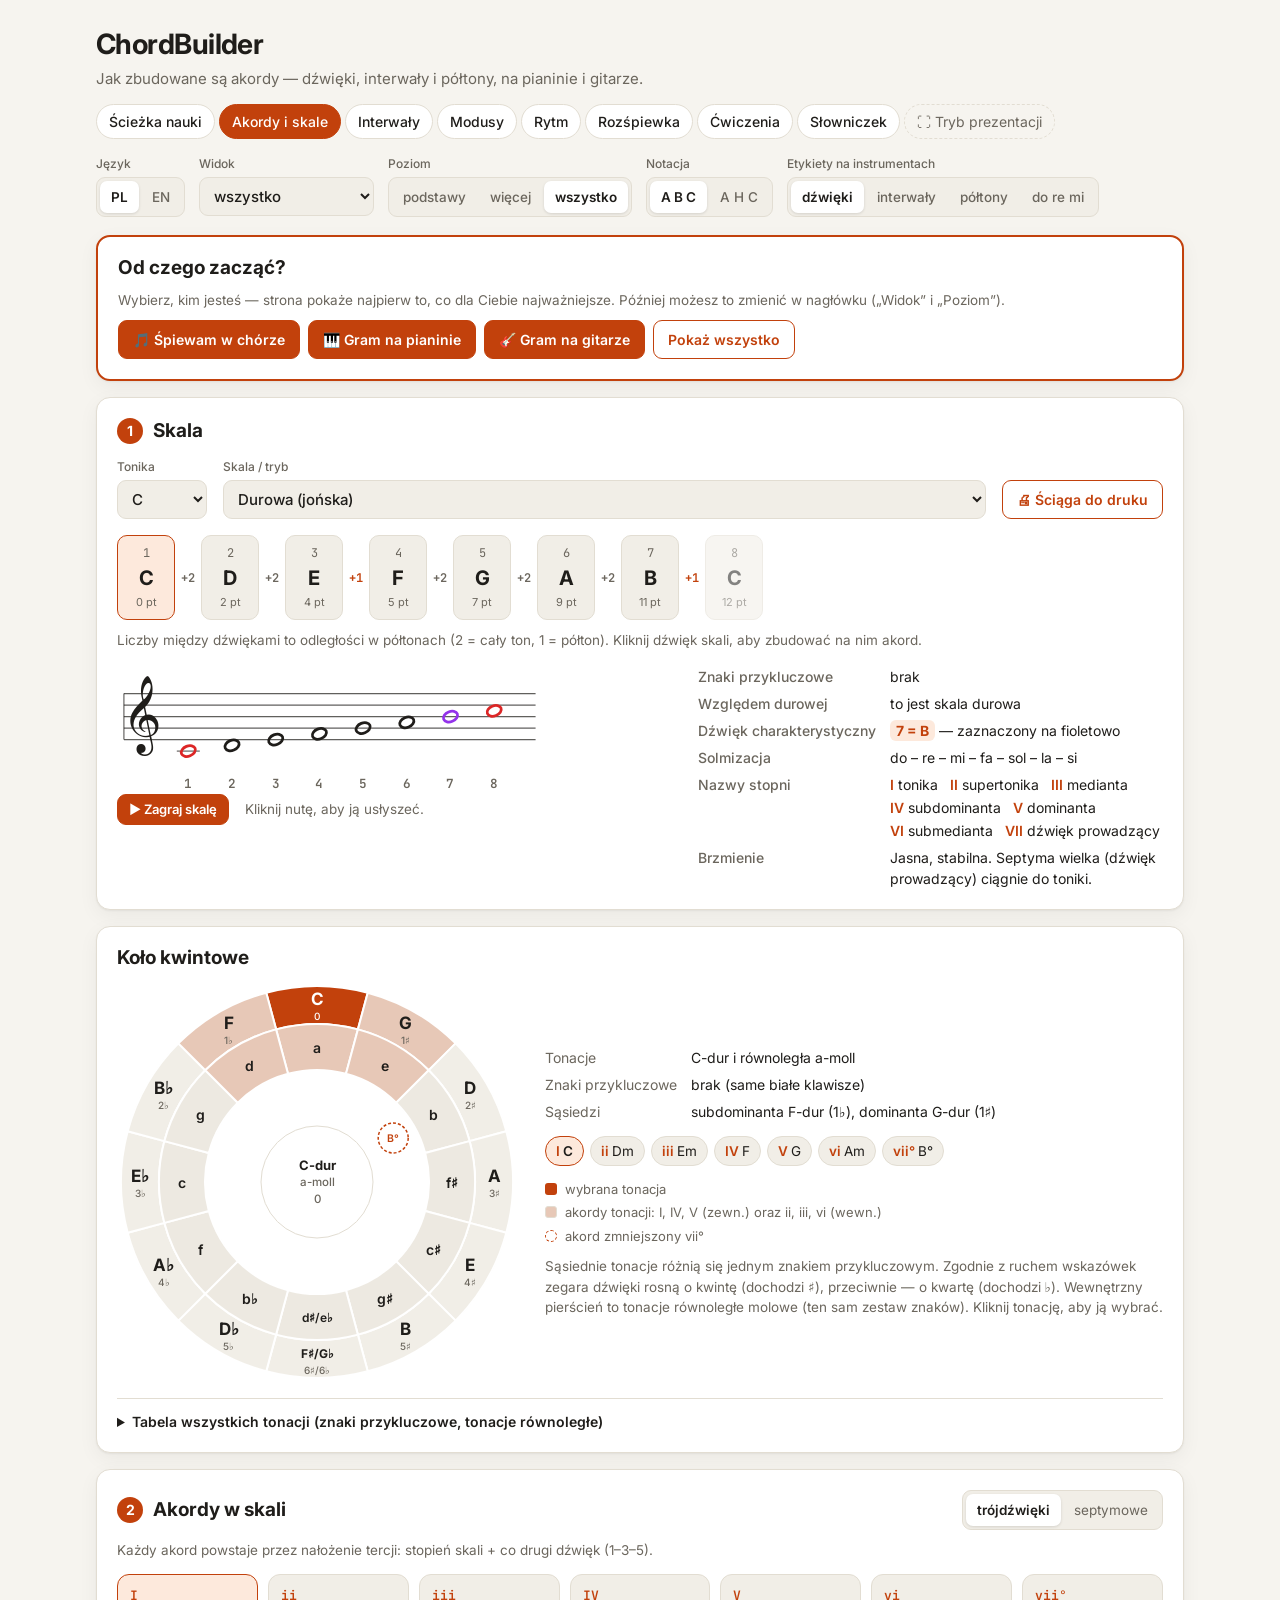
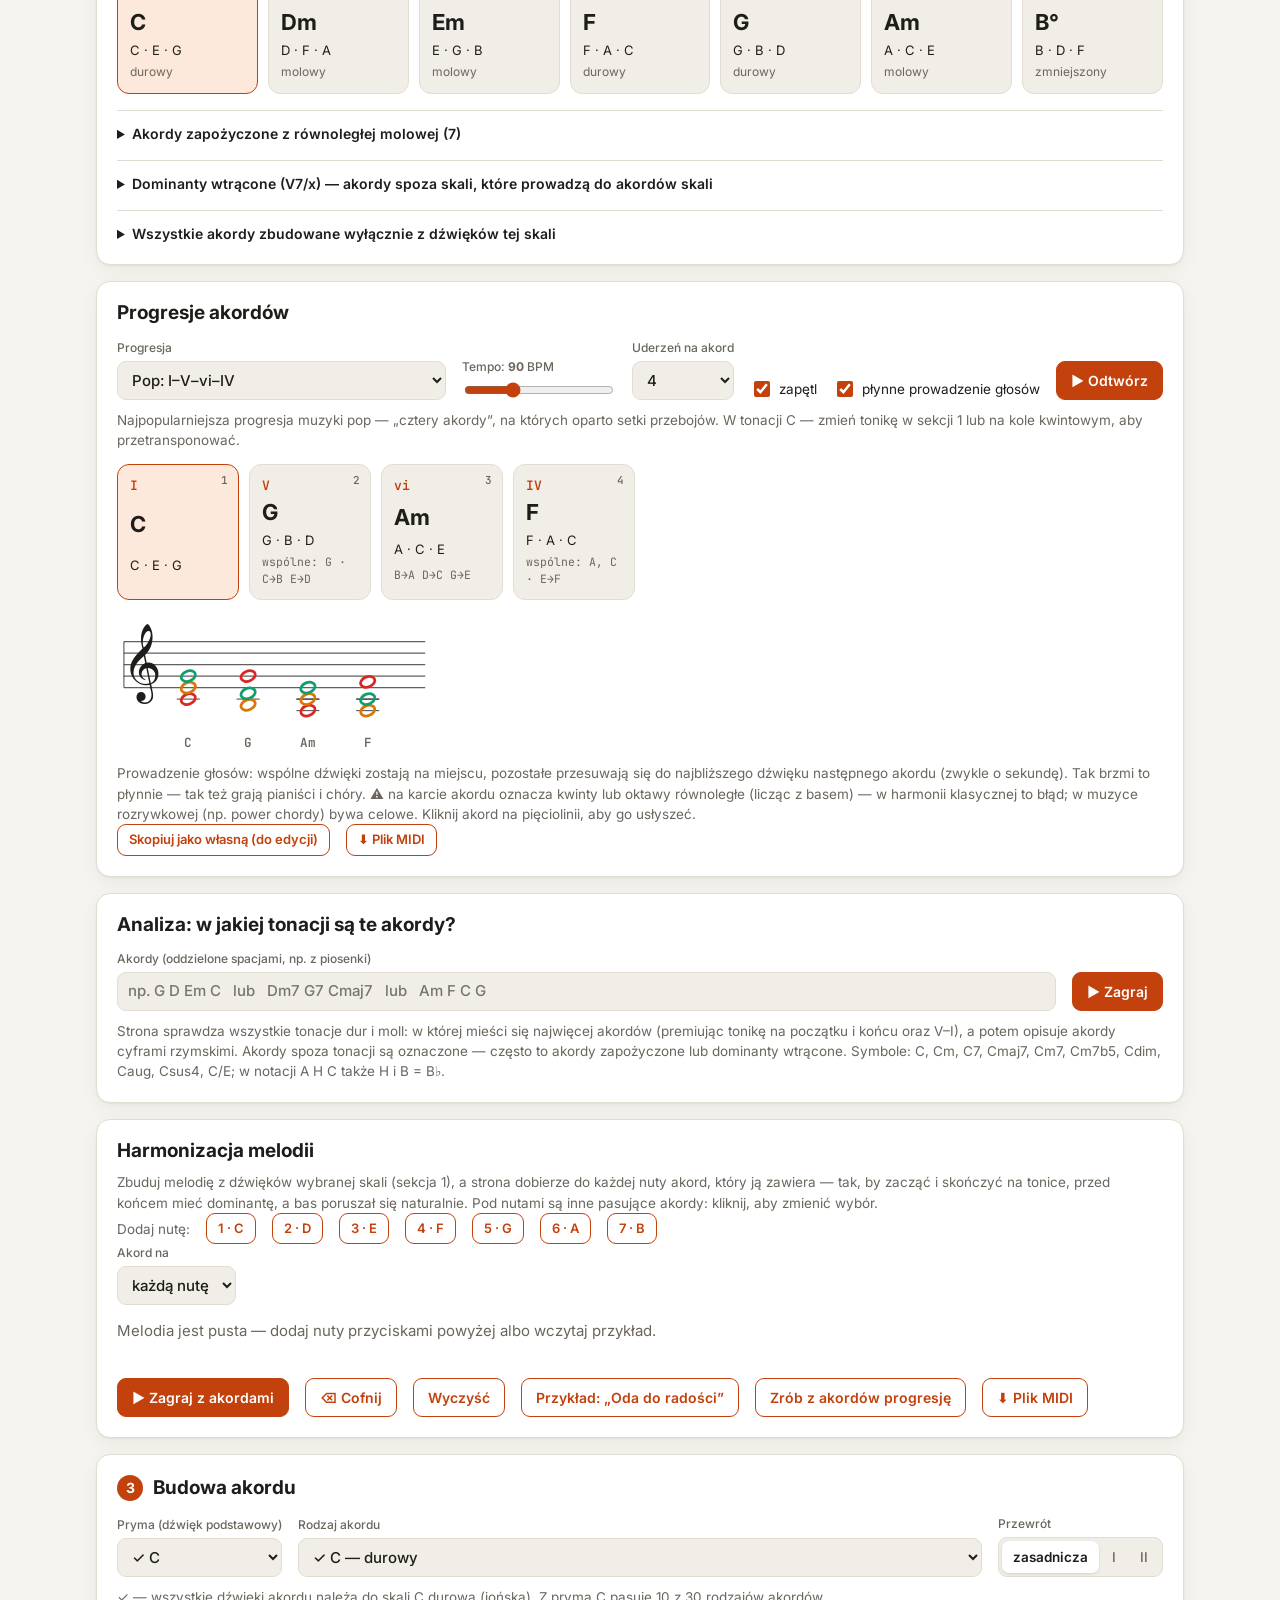
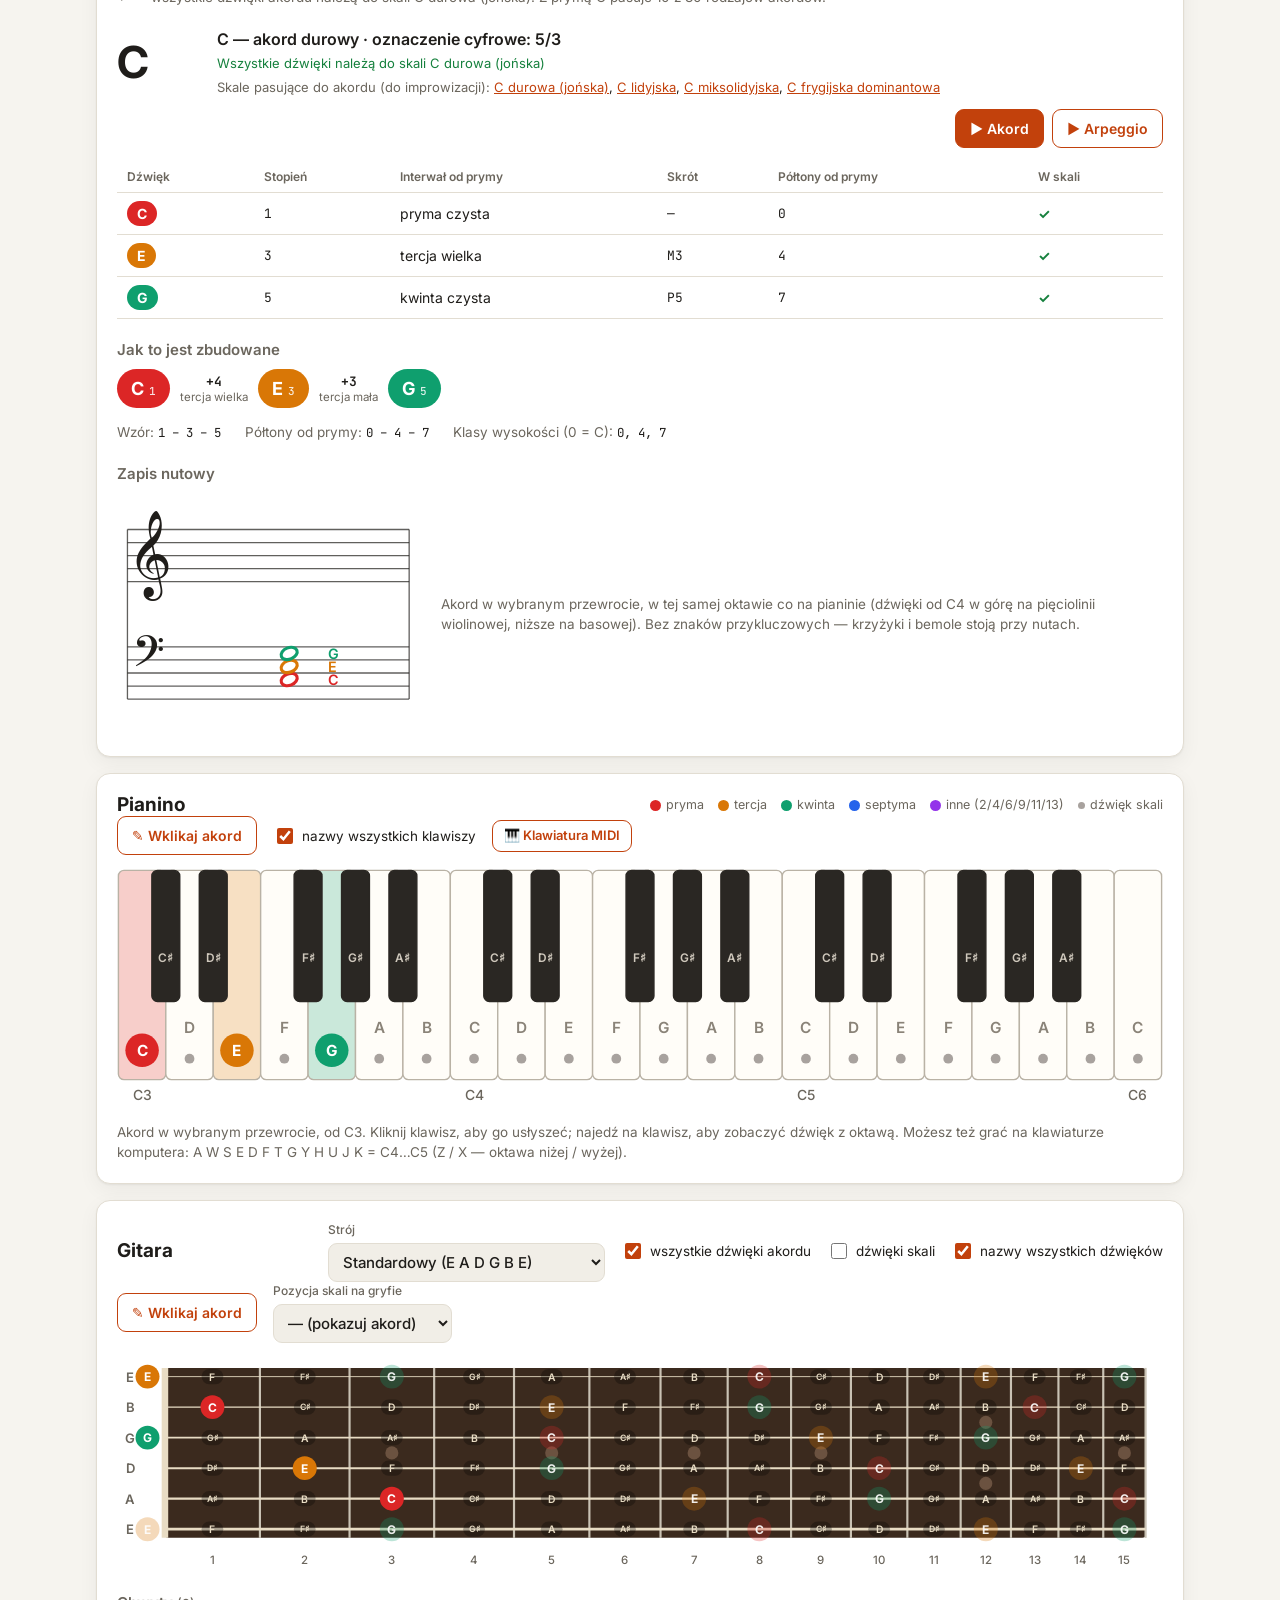
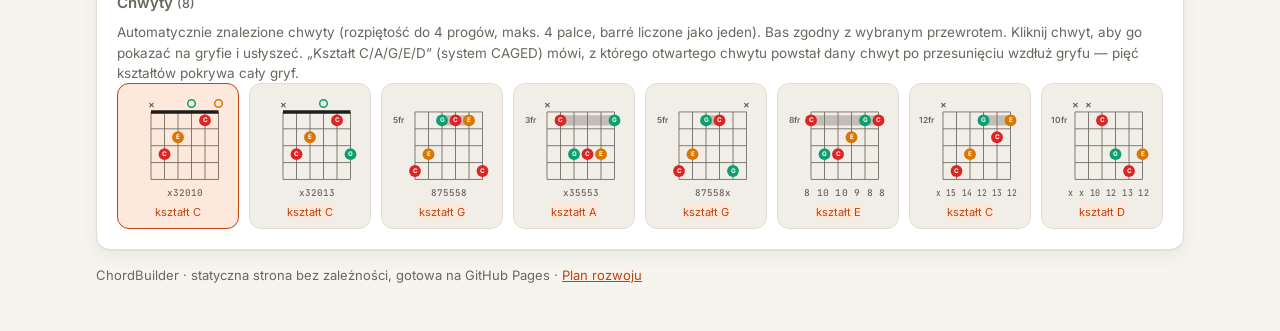
==== commit a0efe074: "Rozśpiewka dla chóru i rysunki w słowniczku - Nowa strona Rozśpiewka (warmup.html): wokalizy z akord" ====
--- a/index.html
+++ b/index.html
@@ -28,6 +28,7 @@
           <a href="intervals.html">Interwały</a>
           <a href="modes.html">Modusy</a>
           <a href="rhythm.html">Rytm</a>
+          <a href="warmup.html">Rozśpiewka</a>
           <a href="quiz.html">Ćwiczenia</a>
           <a href="glossary.html">Słowniczek</a>
         </nav>
--- a/css/style.css
+++ b/css/style.css
@@ -647,3 +647,39 @@
 .more-hint { text-align: center; display: flex; gap: 10px; align-items: center; justify-content: center; flex-wrap: wrap; }
 .more-hint[hidden] { display: none; }
 .path-tabs { margin: 4px 0 12px; }
+
+/* ---------- Słowniczek: rysunki ---------- */
+.gl-fig { margin: 8px 0 4px; display: flex; width: fit-content; flex-direction: column; gap: 4px; max-width: 100%; }
+.gl-fig figcaption { font-size: 13px; color: var(--muted); max-width: 520px; }
+.gl-figs { display: flex; flex-wrap: wrap; gap: 4px 18px; }
+.gl-staff { overflow-x: auto; max-width: 100%; }
+.gl-piano { width: 260px; max-width: 100%; }
+.gl-rows { display: flex; flex-direction: column; gap: 2px; padding: 6px 10px; background: var(--surface-2); border-radius: 10px; }
+.gl-row { white-space: nowrap; }
+.gl-meter { display: inline-flex; align-items: baseline; gap: 10px; font-size: 15px; }
+.gl-meter span { font-size: 13px; color: var(--muted); }
+.gl-meter .acc2 { font-size: 22px; font-weight: 700; color: var(--accent); }
+.gl-meter .acc1 { font-size: 17px; font-weight: 600; color: var(--text); }
+.satb .st-head.filled { fill: var(--c, var(--text)); }
+.st-stem { stroke: var(--c, var(--text)); stroke-width: 1.4; }
+.satb-name { font: 700 11px Inter, system-ui, sans-serif; fill: var(--c, var(--text)); }
+.satb-bracket { stroke-width: 3; opacity: .9; }
+
+/* ---------- Rozśpiewka ---------- */
+.wu-now { border: 2px solid var(--accent); }
+.wu-key { font-size: 20px; margin: 4px 0 8px; }
+.wu-staff { overflow-x: auto; max-width: 100%; }
+.wu-staff .st-col.active .st-head { stroke-width: 3.2; fill: var(--accent-soft); }
+.wu-staff .st-col.active .st-label { fill: var(--accent); font-size: 13px; }
+.wu-amen { display: flex; gap: 16px; flex-wrap: wrap; }
+.wu-amen-chord { width: 200px; opacity: .55; }
+.wu-amen-chord.active { opacity: 1; }
+.st-cap { text-align: center; margin: 0; font-size: 13px; color: var(--muted); }
+.wu-points { margin: 4px 0 12px; padding-left: 20px; line-height: 1.6; }
+.wu-plan { list-style: none; margin: 0; padding: 0; display: flex; flex-direction: column; gap: 6px; }
+.wu-item { display: flex; align-items: center; gap: 10px; flex-wrap: wrap; padding: 8px 10px; border: 1px solid var(--border); border-radius: 10px; background: var(--surface); }
+.wu-item.off { opacity: .55; }
+.wu-item.playing { border-color: var(--accent); background: var(--accent-soft); }
+.wu-title { font-weight: 600; }
+.wu-pattern { color: var(--muted); font-size: 13px; flex: 1; min-width: 140px; }
+.wu-btns { display: inline-flex; gap: 4px; margin-left: auto; }
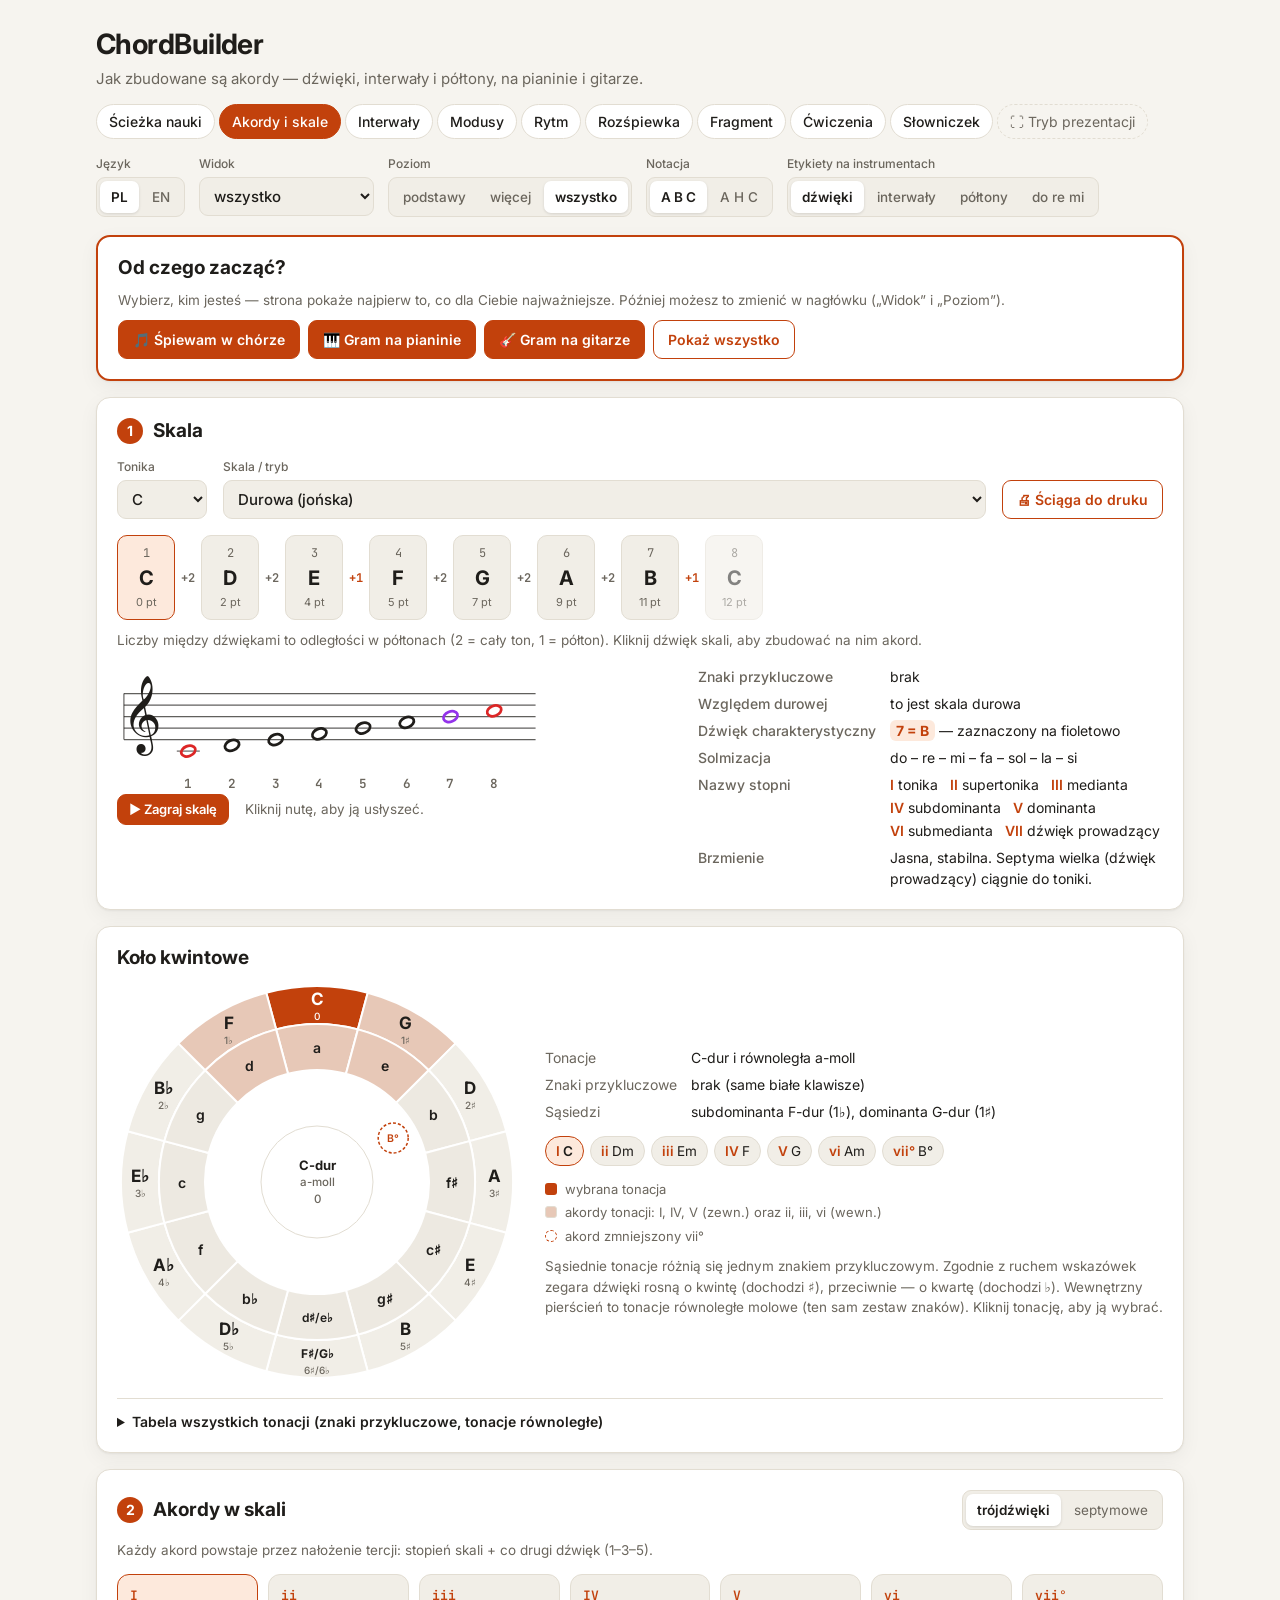
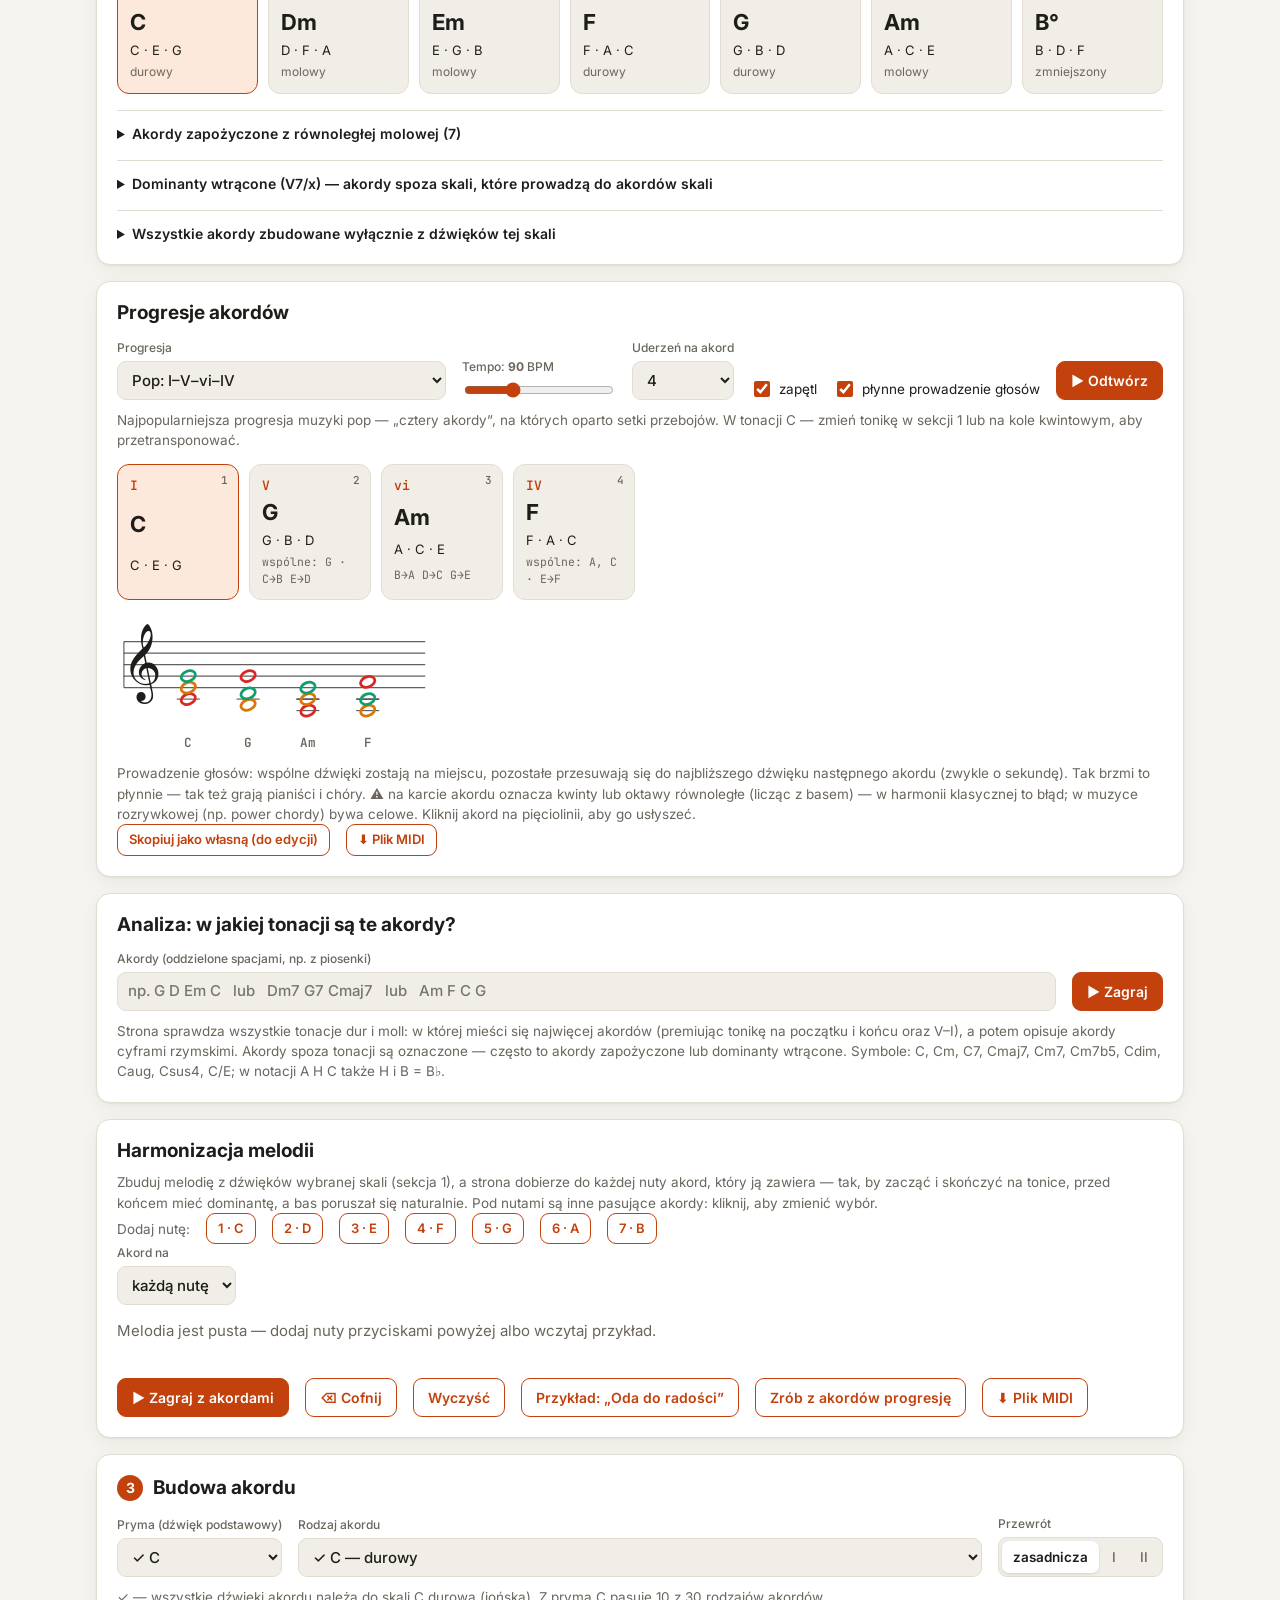
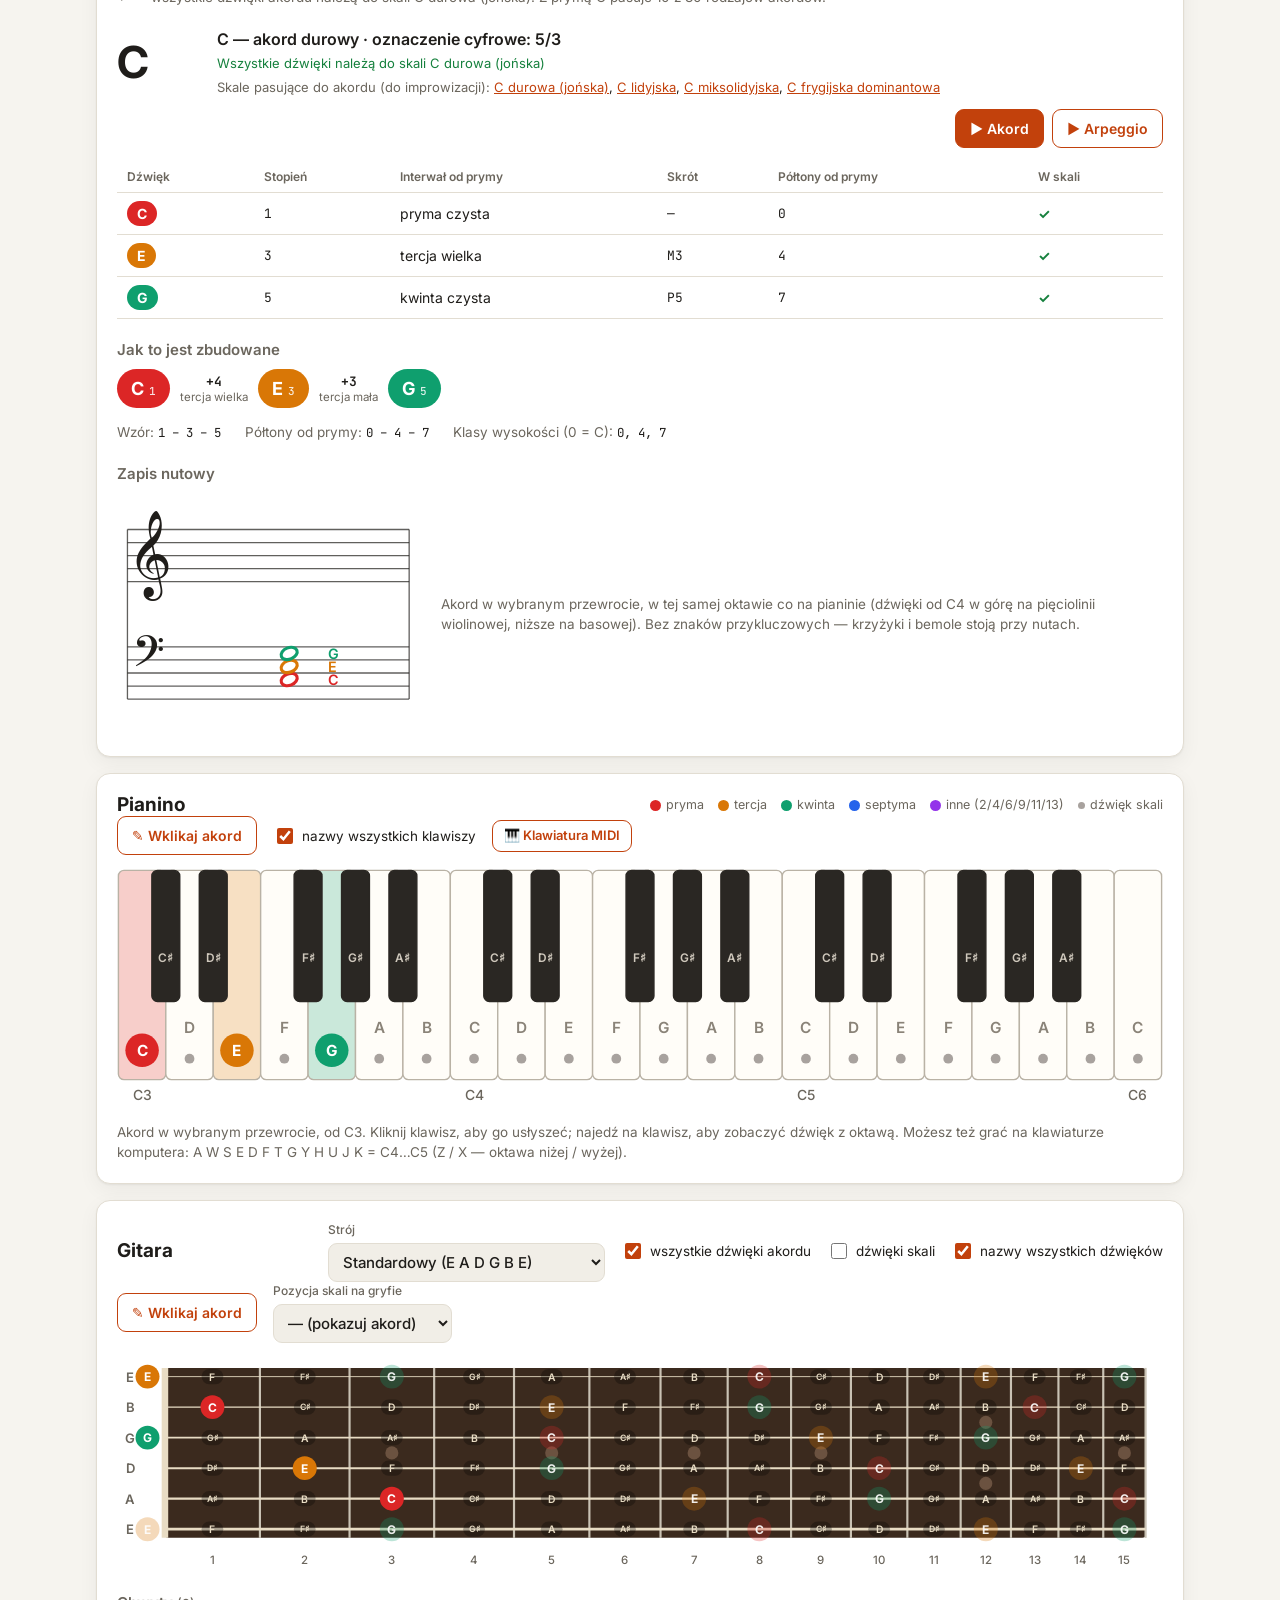
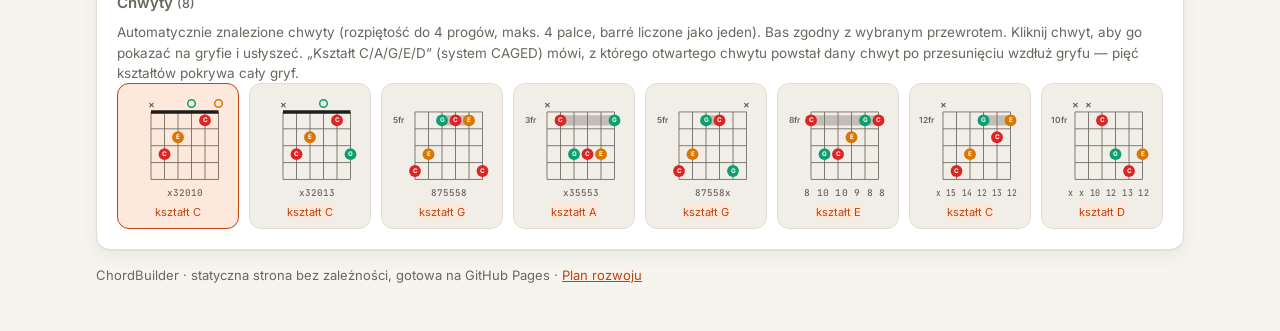
==== commit ecf6d09f: "Fragment do nauczenia i stroik z mikrofonem - Nowa strona practice.html: wpisywanie fragmentu (S/A/T" ====
--- a/index.html
+++ b/index.html
@@ -29,6 +29,7 @@
           <a href="modes.html">Modusy</a>
           <a href="rhythm.html">Rytm</a>
           <a href="warmup.html">Rozśpiewka</a>
+          <a href="practice.html">Fragment</a>
           <a href="quiz.html">Ćwiczenia</a>
           <a href="glossary.html">Słowniczek</a>
         </nav>
--- a/css/style.css
+++ b/css/style.css
@@ -683,3 +683,59 @@
 .wu-title { font-weight: 600; }
 .wu-pattern { color: var(--muted); font-size: 13px; flex: 1; min-width: 140px; }
 .wu-btns { display: inline-flex; gap: 4px; margin-left: auto; }
+
+/* ---------- Oznaczenia w nutach ---------- */
+.mk-svg { height: 44px; width: auto; overflow: visible; }
+.mk-line { stroke: var(--text); stroke-width: .8; opacity: .55; }
+.mk-head { fill: var(--text); }
+.mk-stem, .mk-bar { stroke: var(--text); stroke-width: 1.1; }
+.mk-bar.thick { stroke-width: 3; }
+.mk-stroke { fill: none; stroke: var(--accent); stroke-width: 2; stroke-linecap: round; stroke-linejoin: round; }
+.mk-stroke.thin { stroke-width: 1.2; stroke: var(--text); }
+.mk-fill { fill: var(--accent); }
+.mk-glyph { font-family: "Noto Music", serif; font-size: 30px; fill: var(--accent); }
+.mk-glyph.big { font-family: Georgia, "Times New Roman", serif; font-size: 22px; font-weight: 700; }
+.mk-num { font: 600 9px Inter, system-ui, sans-serif; fill: var(--text); text-anchor: start; }
+.mk-dyn { font: italic 700 24px Georgia, "Times New Roman", serif; color: var(--accent); letter-spacing: -1px; font-variant-ligatures: none; font-feature-settings: "liga" 0; }
+.mk-glyph.coda { font-size: 40px; }
+.mk-text { font: italic 600 18px Georgia, "Times New Roman", serif; color: var(--accent); }
+.mk-table { display: grid; gap: 6px; margin: 8px 0 4px; max-width: 620px; }
+.mk-row { display: grid; grid-template-columns: 110px 1fr; gap: 12px; align-items: center; padding: 4px 8px; border-radius: 8px; background: var(--surface-2); }
+.mk-sym { display: flex; justify-content: center; align-items: center; min-height: 44px; }
+.mk-prompt { display: flex; flex-direction: column; gap: 10px; align-items: flex-start; }
+.mk-big { display: inline-flex; align-items: center; justify-content: center; min-width: 120px; min-height: 70px; padding: 8px 16px; border: 1px solid var(--border); border-radius: 12px; background: var(--surface); }
+.mk-big .mk-svg { height: 64px; }
+.mk-big .mk-dyn { font-size: 40px; }
+.mk-big .mk-text { font-size: 30px; }
+
+/* ---------- Pięciolinia z rytmem ---------- */
+.st-head.filled { fill: var(--c, var(--text)); }
+.st-dot { fill: var(--text); }
+.st-flag { fill: none; stroke: var(--text); stroke-width: 1.4; }
+.st-rest { font-family: "Noto Music", serif; font-size: 22px; fill: var(--text); }
+.st-bar { opacity: .9; }
+
+/* ---------- Fragment do nauczenia ---------- */
+.pr-staves { display: flex; flex-direction: column; gap: 10px; margin-top: 8px; }
+.pr-voice { border: 1px solid var(--border); border-radius: 10px; padding: 6px 10px; }
+.pr-voice.editing { border-color: var(--accent); }
+.pr-vname { display: flex; align-items: center; gap: 8px; margin-bottom: 4px; }
+.pr-staff { overflow-x: auto; max-width: 100%; }
+.pr-staff .st-col.active .st-head { stroke: var(--accent); stroke-width: 3.2; }
+.pr-staff .st-col.active .st-head.filled { fill: var(--accent); }
+.pr-staff .st-col.active .st-rest { fill: var(--accent); }
+.rh-seg .rh-g { font-size: 20px; line-height: 1; }
+
+/* ---------- Stroik ---------- */
+.tn-display[hidden] { display: none; }
+.tn-row { display: flex; align-items: center; gap: 18px; flex-wrap: wrap; }
+.tn-note { font: 700 40px Inter, system-ui, sans-serif; min-width: 110px; }
+.tn-meter { position: relative; flex: 1; min-width: 220px; height: 46px; border-radius: 10px; background: var(--surface-2); }
+.tn-band { position: absolute; left: 40%; width: 20%; top: 0; bottom: 0; background: color-mix(in srgb, var(--ok) 22%, transparent); border-radius: 6px; }
+.tn-tick { position: absolute; bottom: 2px; font-size: 11px; color: var(--muted); transform: translateX(-50%); }
+.tn-tick.l { left: 4%; } .tn-tick.c { left: 50%; } .tn-tick.r { left: 96%; }
+.tn-needle { position: absolute; top: 4px; bottom: 16px; width: 4px; margin-left: -2px; left: 50%; border-radius: 2px; background: var(--muted); transition: left .08s linear; }
+.tn-needle.ok { background: var(--ok); } .tn-needle.warn { background: var(--third); } .tn-needle.bad { background: var(--no); }
+.tn-needle.idle { opacity: .35; }
+.tn-cents { font-size: 17px; font-weight: 600; margin: 8px 0; }
+.tn-graph { width: 100%; height: 120px; border-radius: 10px; background: var(--surface-2); }
